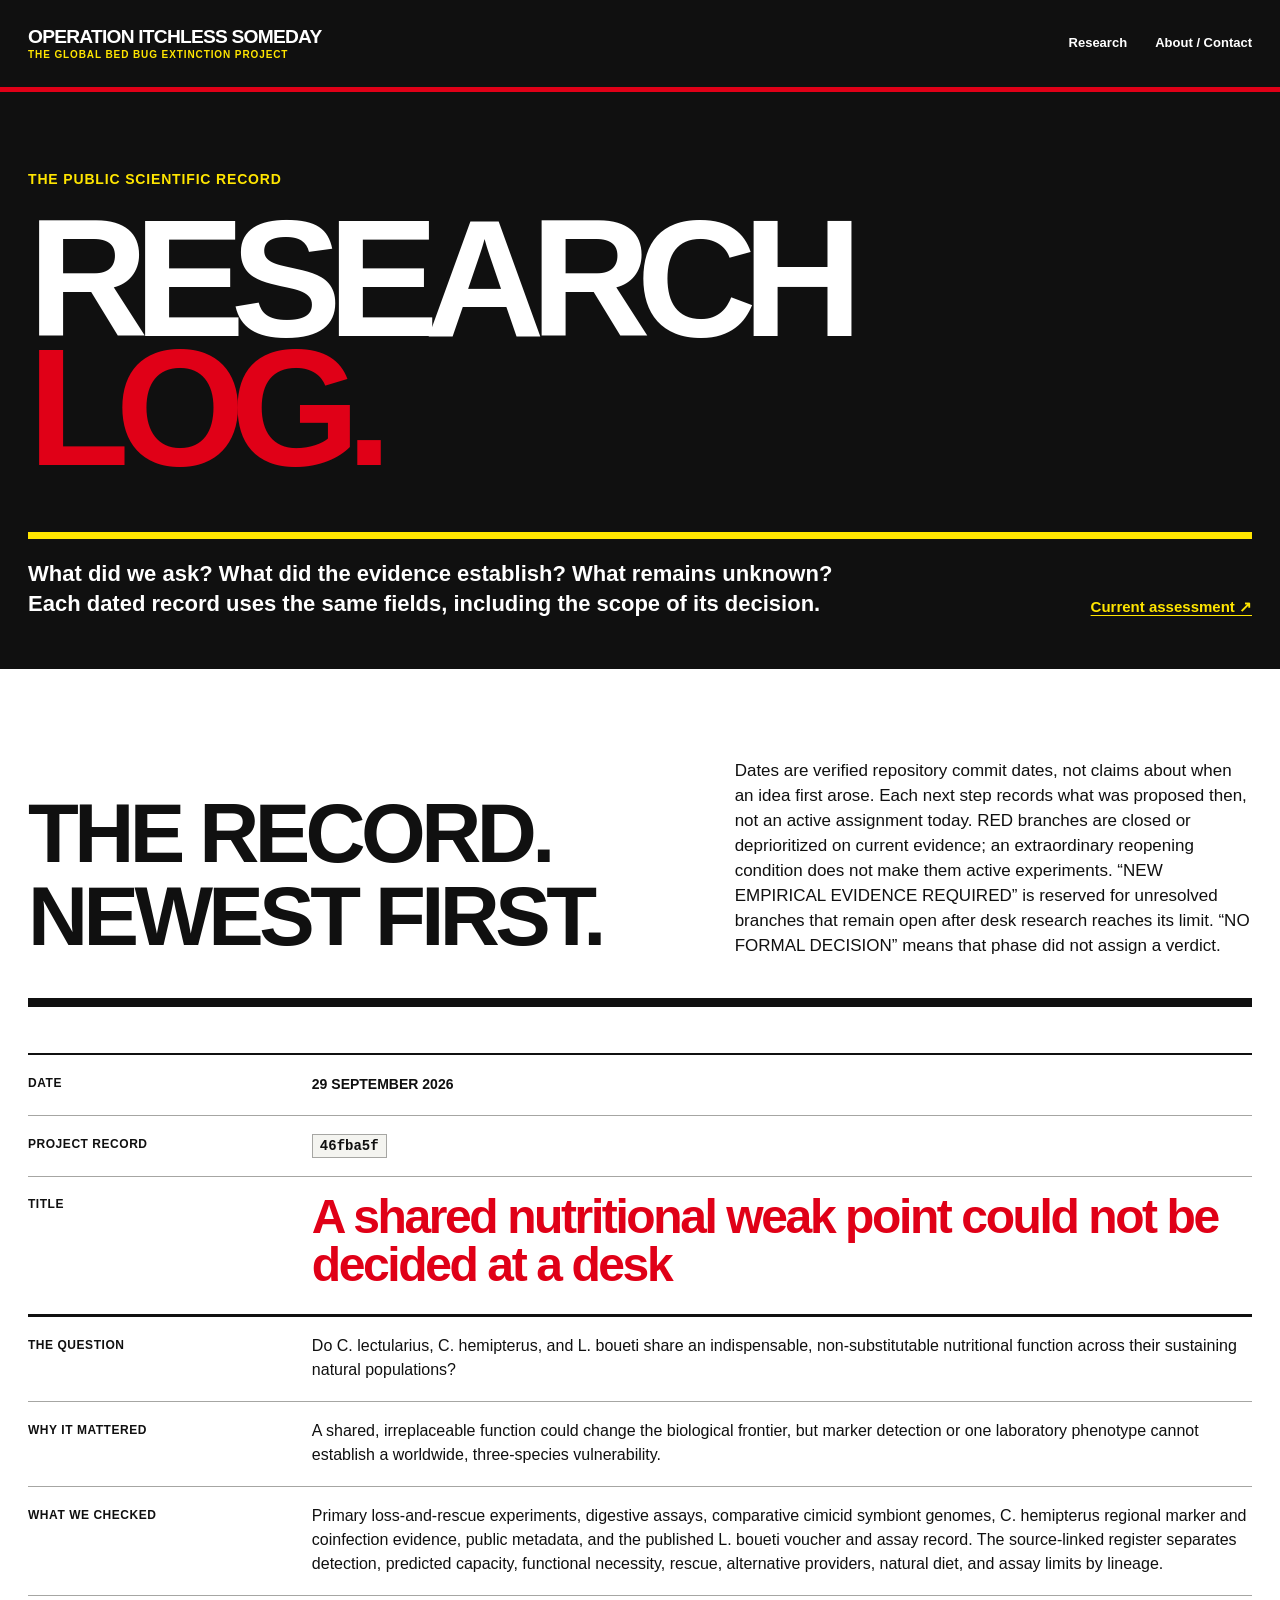
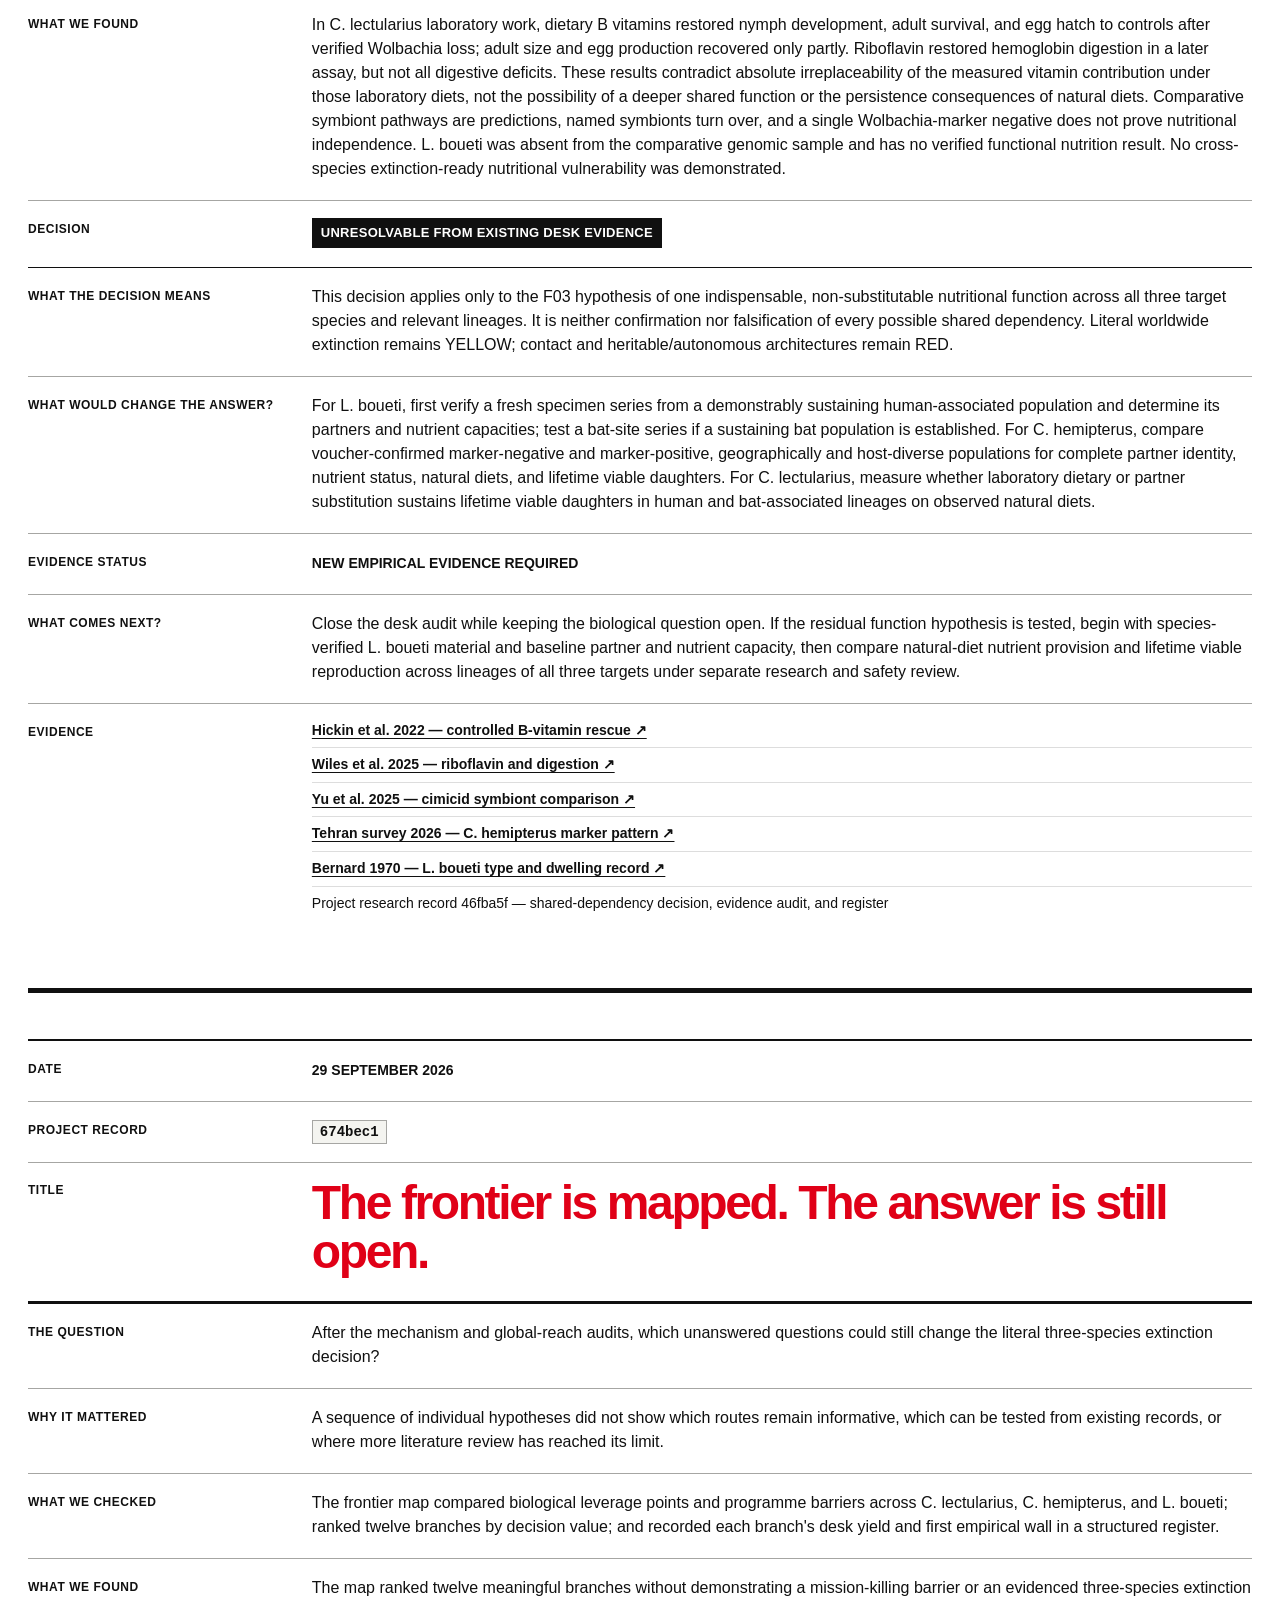
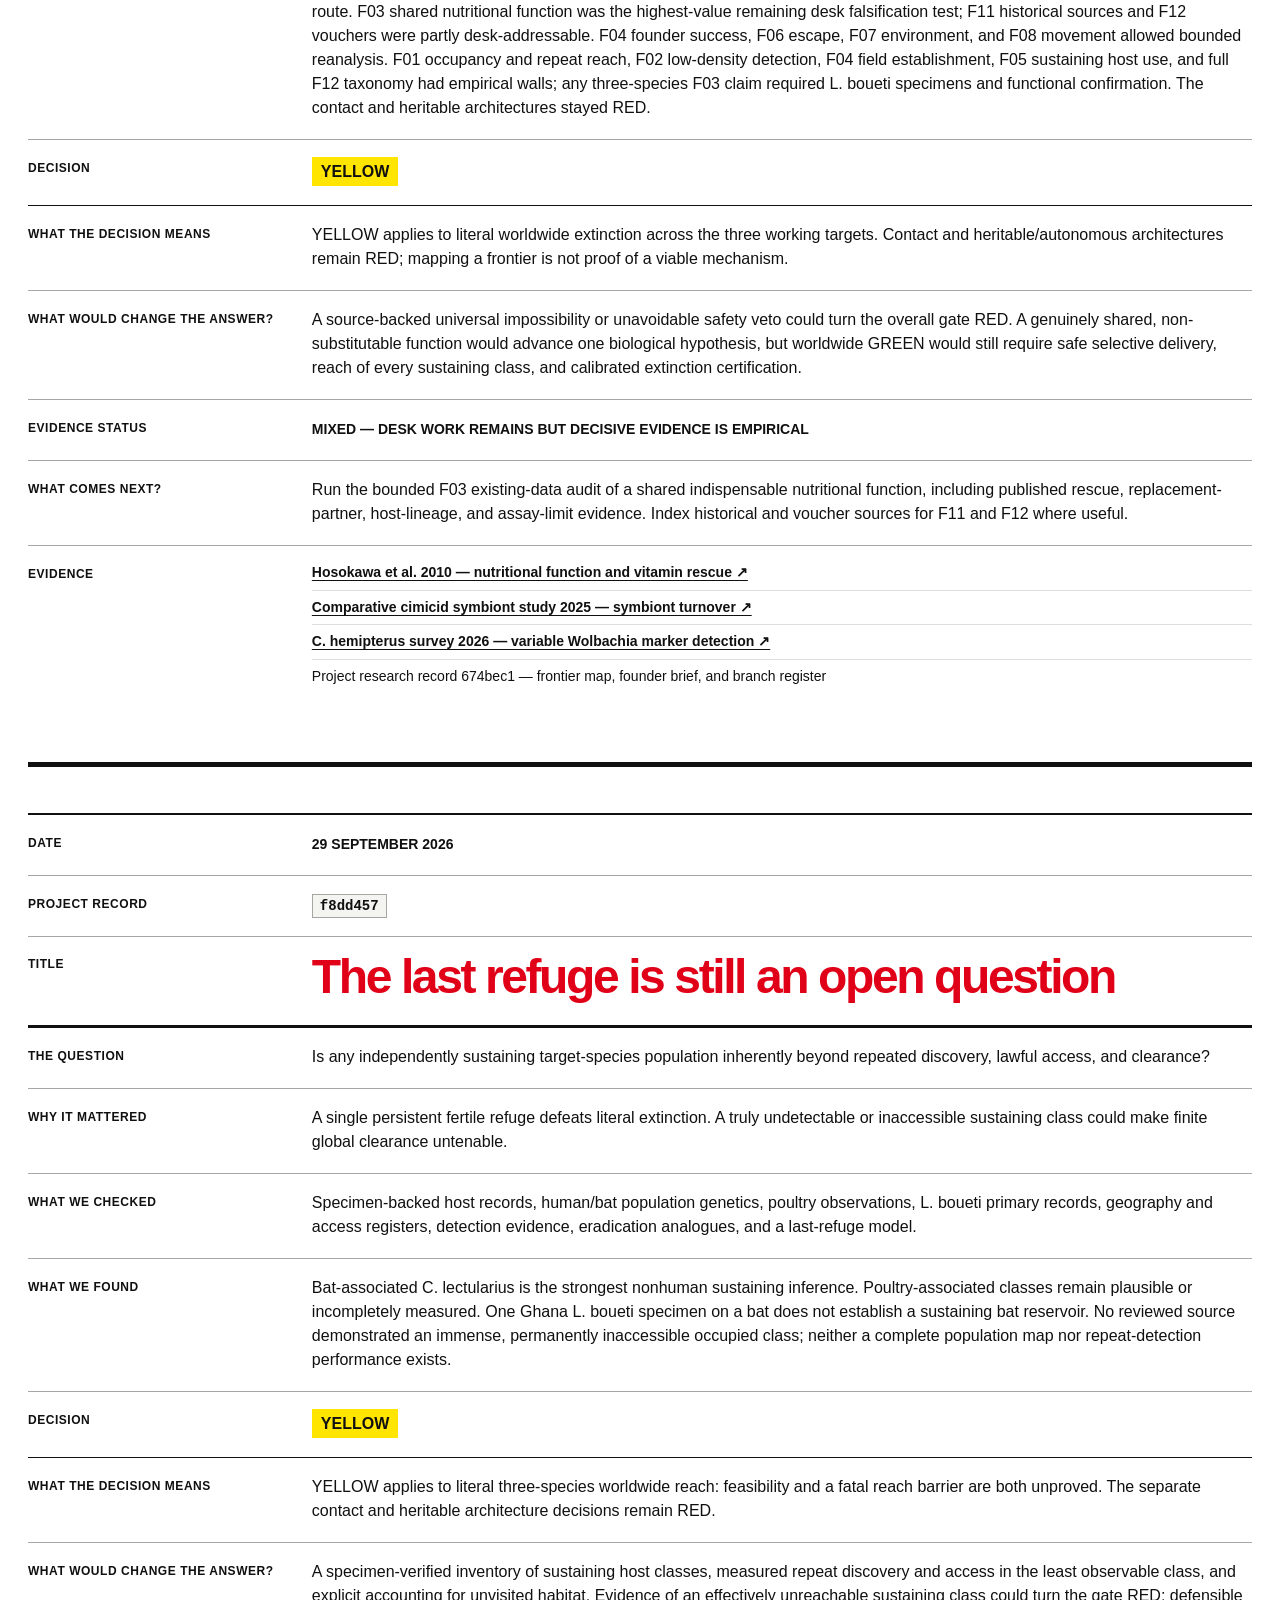
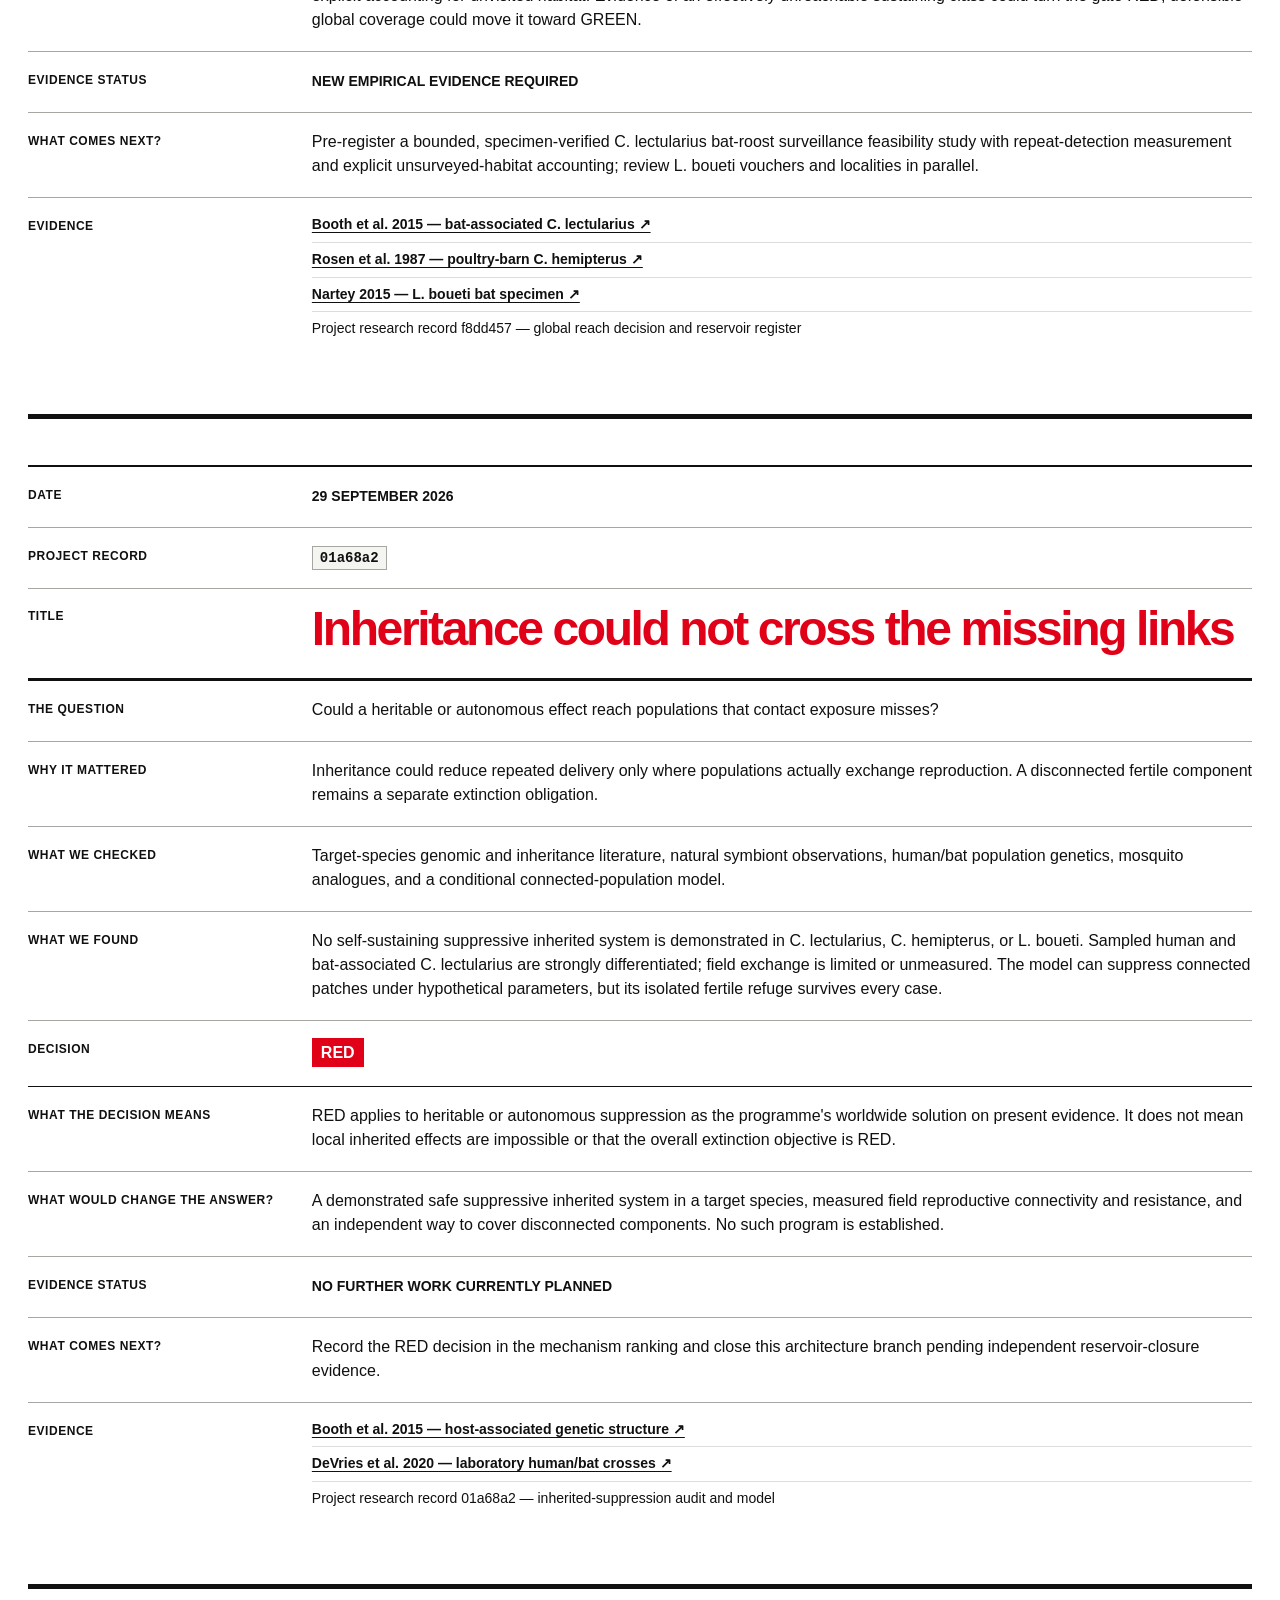
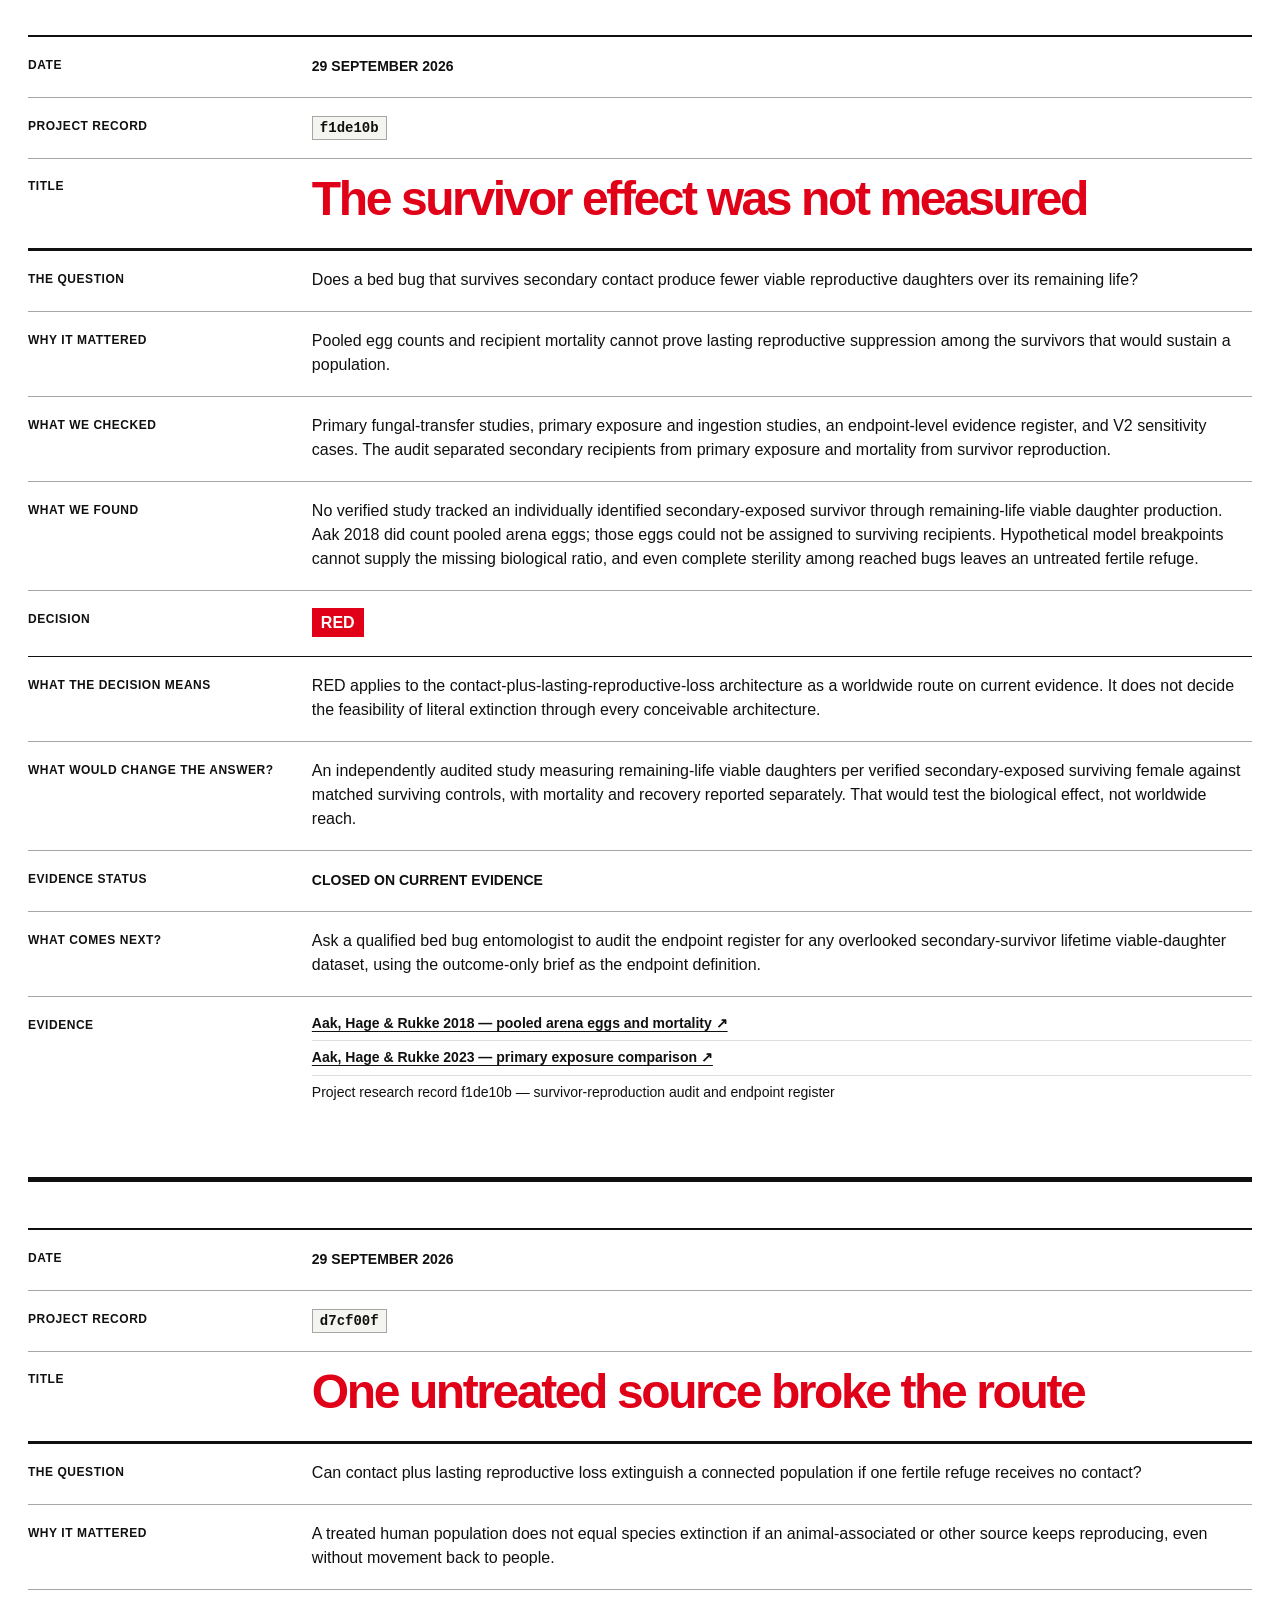
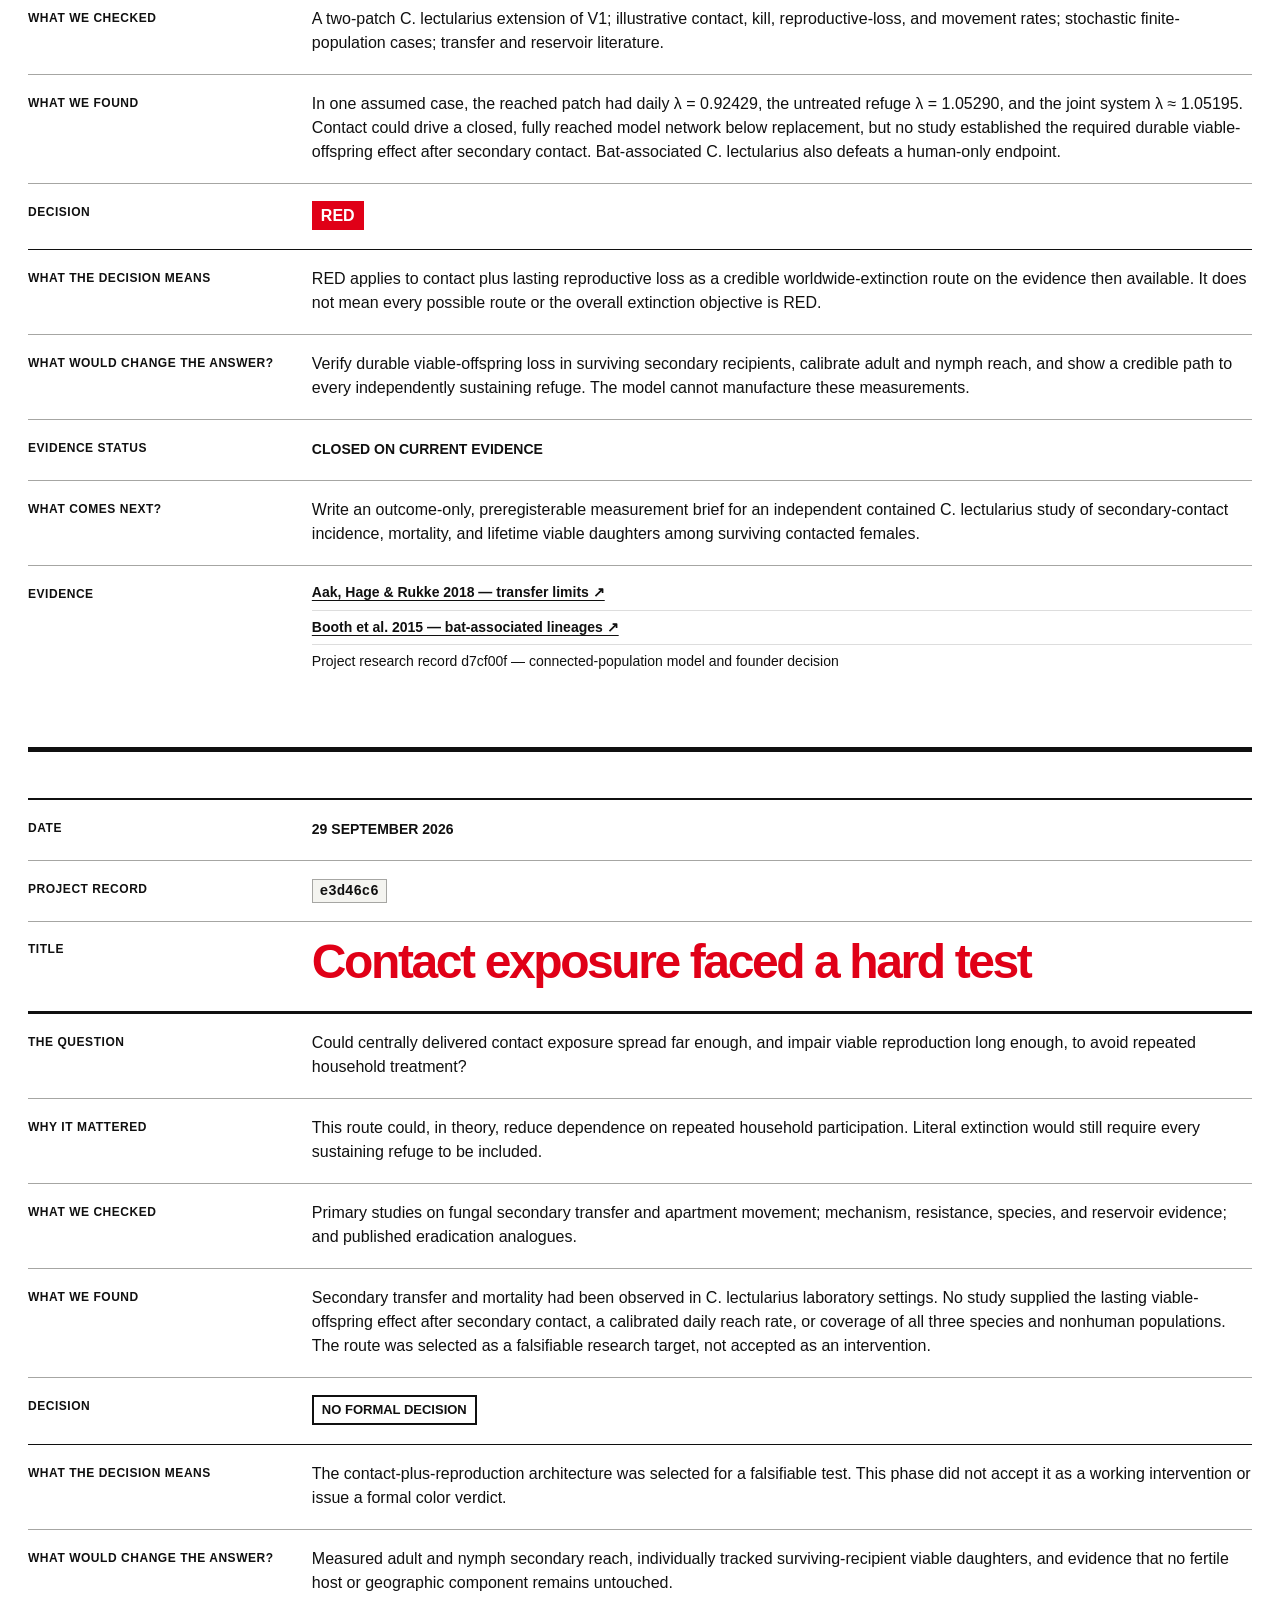
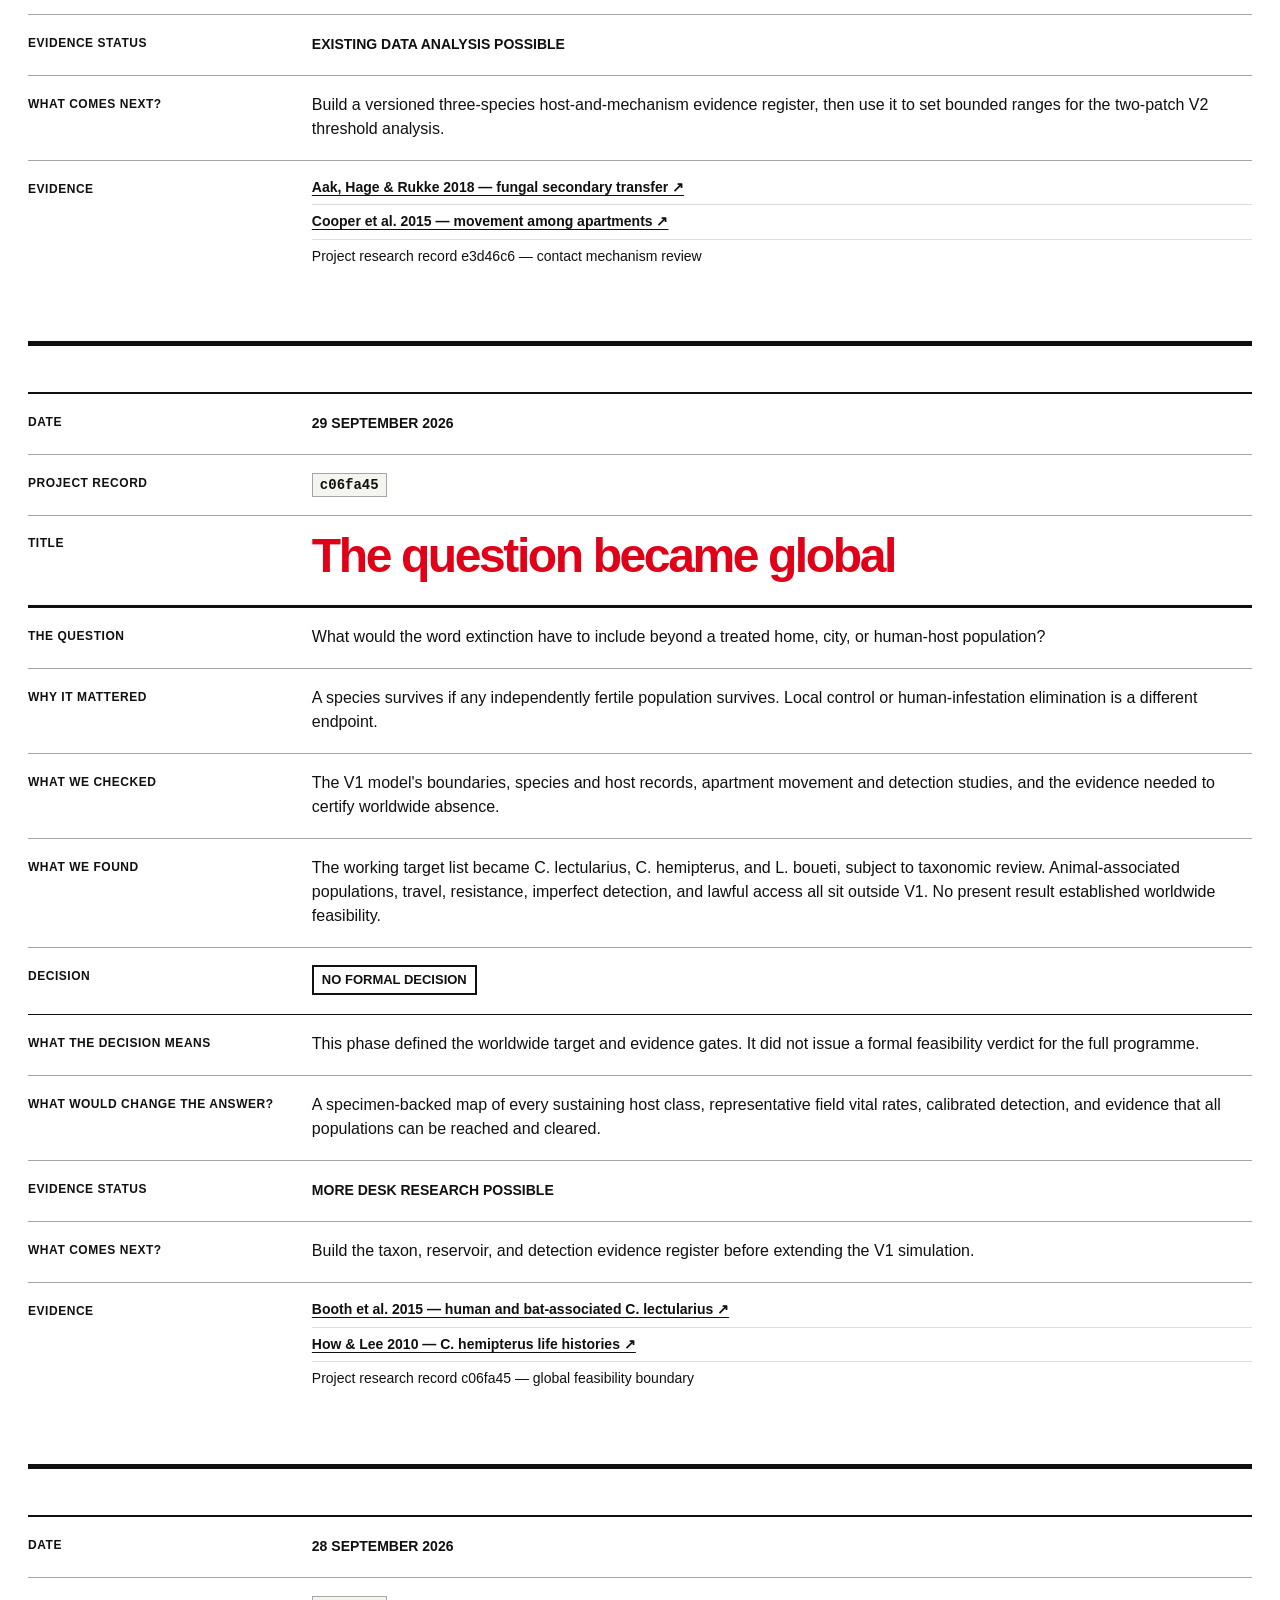
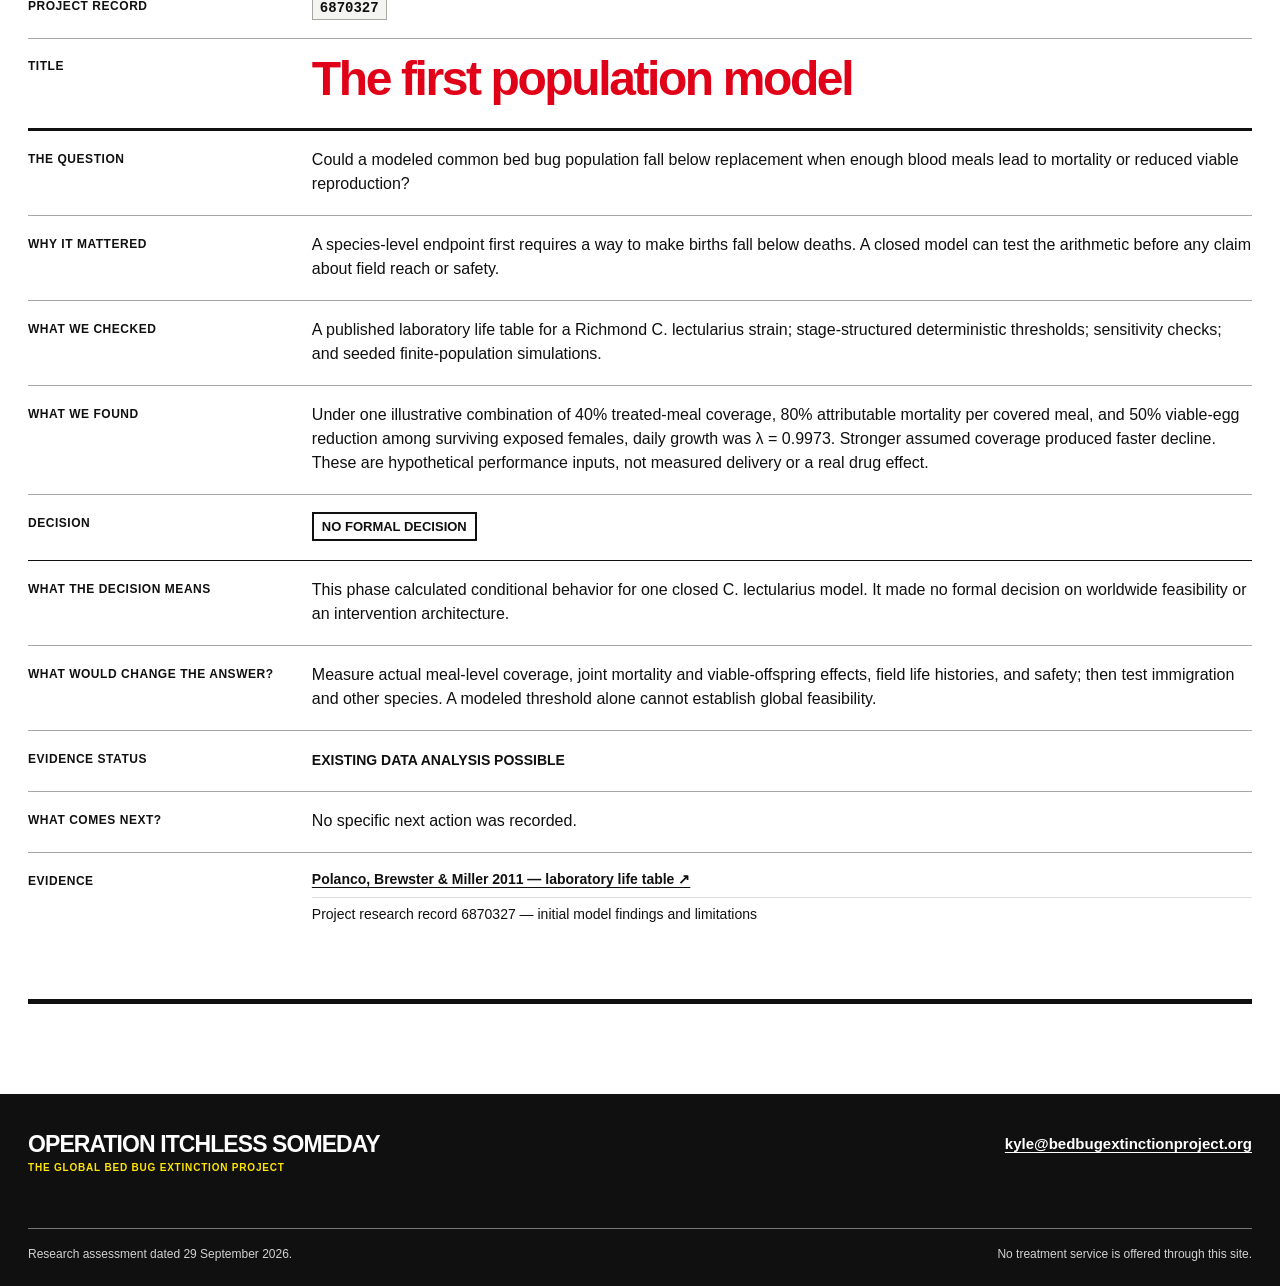
==== research-log.html @ 46989947 "Launch public Operation Itchless Someday site" ====
<!doctype html>
<html lang="en">
<head>
  <meta charset="utf-8">
  <meta name="viewport" content="width=device-width, initial-scale=1">
  <meta name="theme-color" content="#101010">
  <meta name="description" content="A dated, source-linked scientific record of the Operation Itchless Someday investigation and its unresolved worldwide bed bug extinction question.">
  <meta property="og:type" content="website">
  <meta property="og:title" content="Research Log | Operation Itchless Someday">
  <meta property="og:description" content="Nine dated research records: question, evidence, finding, decision, scope, remaining evidence, and next action.">
  <title>Research Log | Operation Itchless Someday</title>
  <link rel="canonical" href="https://bedbugextinctionproject.org/research-log.html">
  <link rel="icon" href="favicon.svg" type="image/svg+xml">
  <link rel="stylesheet" href="styles.css">
</head>
<body>
  <a class="skip-link" href="#main">Skip to content</a>
  <header class="site-header"><div class="shell header-layout"><a class="wordmark" href="index.html" aria-label="Operation Itchless Someday, home"><strong>OPERATION ITCHLESS SOMEDAY</strong><span>THE GLOBAL BED BUG EXTINCTION PROJECT</span></a><nav aria-label="Main navigation"><a href="research.html">Research</a><a href="index.html#about-contact">About / Contact</a></nav></div></header>

  <main id="main">
    <section class="log-hero" aria-labelledby="log-title"><div class="shell"><p class="log-kicker">THE PUBLIC SCIENTIFIC RECORD</p><h1 id="log-title">RESEARCH<br><span>LOG.</span></h1><div class="log-hero-bottom"><p>What did we ask? What did the evidence establish? What remains unknown? Each dated record uses the same fields, including the scope of its decision.</p><a href="research.html">Current assessment ↗</a></div></div></section>

    <section class="log-record" aria-labelledby="record-title"><div class="shell"><div class="log-record-head"><h2 id="record-title">THE RECORD.<br>NEWEST FIRST.</h2><p>Dates are verified repository commit dates, not claims about when an idea first arose. Each next step records what was proposed then, not an active assignment today. RED branches are closed or deprioritized on current evidence; an extraordinary reopening condition does not make them active experiments. “NEW EMPIRICAL EVIDENCE REQUIRED” is reserved for unresolved branches that remain open after desk research reaches its limit. “NO FORMAL DECISION” means that phase did not assign a verdict.</p></div>
<!-- log-entries:start -->
      <article class="log-entry" id="shared-nutritional-function-audit" aria-labelledby="shared-nutritional-function-audit-title">
        <dl class="log-detail"><div class="record-date"><dt>DATE</dt><dd><time datetime="2026-09-29">29 SEPTEMBER 2026</time></dd></div><div class="record-commit"><dt>PROJECT RECORD</dt><dd><code>46fba5f</code></dd></div><div class="record-title"><dt>TITLE</dt><dd><h3 id="shared-nutritional-function-audit-title">A shared nutritional weak point could not be decided at a desk</h3></dd></div><div><dt>THE QUESTION</dt><dd><p>Do C. lectularius, C. hemipterus, and L. boueti share an indispensable, non-substitutable nutritional function across their sustaining natural populations?</p></dd></div><div><dt>WHY IT MATTERED</dt><dd><p>A shared, irreplaceable function could change the biological frontier, but marker detection or one laboratory phenotype cannot establish a worldwide, three-species vulnerability.</p></dd></div><div><dt>WHAT WE CHECKED</dt><dd><p>Primary loss-and-rescue experiments, digestive assays, comparative cimicid symbiont genomes, C. hemipterus regional marker and coinfection evidence, public metadata, and the published L. boueti voucher and assay record. The source-linked register separates detection, predicted capacity, functional necessity, rescue, alternative providers, natural diet, and assay limits by lineage.</p></dd></div><div><dt>WHAT WE FOUND</dt><dd><p>In C. lectularius laboratory work, dietary B vitamins restored nymph development, adult survival, and egg hatch to controls after verified Wolbachia loss; adult size and egg production recovered only partly. Riboflavin restored hemoglobin digestion in a later assay, but not all digestive deficits. These results contradict absolute irreplaceability of the measured vitamin contribution under those laboratory diets, not the possibility of a deeper shared function or the persistence consequences of natural diets. Comparative symbiont pathways are predictions, named symbionts turn over, and a single Wolbachia-marker negative does not prove nutritional independence. L. boueti was absent from the comparative genomic sample and has no verified functional nutrition result. No cross-species extinction-ready nutritional vulnerability was demonstrated.</p></dd></div><div class="record-decision"><dt>DECISION</dt><dd><strong class="log-decision log-decision-unresolved">UNRESOLVABLE FROM EXISTING DESK EVIDENCE</strong></dd></div><div><dt>WHAT THE DECISION MEANS</dt><dd><p>This decision applies only to the F03 hypothesis of one indispensable, non-substitutable nutritional function across all three target species and relevant lineages. It is neither confirmation nor falsification of every possible shared dependency. Literal worldwide extinction remains YELLOW; contact and heritable/autonomous architectures remain RED.</p></dd></div><div><dt>WHAT WOULD CHANGE THE ANSWER?</dt><dd><p>For L. boueti, first verify a fresh specimen series from a demonstrably sustaining human-associated population and determine its partners and nutrient capacities; test a bat-site series if a sustaining bat population is established. For C. hemipterus, compare voucher-confirmed marker-negative and marker-positive, geographically and host-diverse populations for complete partner identity, nutrient status, natural diets, and lifetime viable daughters. For C. lectularius, measure whether laboratory dietary or partner substitution sustains lifetime viable daughters in human and bat-associated lineages on observed natural diets.</p></dd></div><div class="record-evidence-status"><dt>EVIDENCE STATUS</dt><dd><strong class="evidence-status">NEW EMPIRICAL EVIDENCE REQUIRED</strong></dd></div><div><dt>WHAT COMES NEXT?</dt><dd><p>Close the desk audit while keeping the biological question open. If the residual function hypothesis is tested, begin with species-verified L. boueti material and baseline partner and nutrient capacity, then compare natural-diet nutrient provision and lifetime viable reproduction across lineages of all three targets under separate research and safety review.</p></dd></div><div><dt>EVIDENCE</dt><dd><ul class="record-evidence"><li><a href="https://www.nature.com/articles/s41598-022-14505-2">Hickin et al. 2022 — controlled B-vitamin rescue ↗</a></li><li><a href="https://www.nature.com/articles/s41598-025-24795-x">Wiles et al. 2025 — riboflavin and digestion ↗</a></li><li><a href="https://doi.org/10.1128/msystems.01247-25">Yu et al. 2025 — cimicid symbiont comparison ↗</a></li><li><a href="https://www.nature.com/articles/s41598-026-55649-9">Tehran survey 2026 — C. hemipterus marker pattern ↗</a></li><li><a href="https://horizon.documentation.ird.fr/exl-doc/pleins_textes/cahiers/entomo/18902.pdf">Bernard 1970 — L. boueti type and dwelling record ↗</a></li><li>Project research record 46fba5f — shared-dependency decision, evidence audit, and register</li></ul></dd></div></dl>
      </article>
      <article class="log-entry" id="research-frontier-map" aria-labelledby="research-frontier-map-title">
        <dl class="log-detail"><div class="record-date"><dt>DATE</dt><dd><time datetime="2026-09-29">29 SEPTEMBER 2026</time></dd></div><div class="record-commit"><dt>PROJECT RECORD</dt><dd><code>674bec1</code></dd></div><div class="record-title"><dt>TITLE</dt><dd><h3 id="research-frontier-map-title">The frontier is mapped. The answer is still open.</h3></dd></div><div><dt>THE QUESTION</dt><dd><p>After the mechanism and global-reach audits, which unanswered questions could still change the literal three-species extinction decision?</p></dd></div><div><dt>WHY IT MATTERED</dt><dd><p>A sequence of individual hypotheses did not show which routes remain informative, which can be tested from existing records, or where more literature review has reached its limit.</p></dd></div><div><dt>WHAT WE CHECKED</dt><dd><p>The frontier map compared biological leverage points and programme barriers across C. lectularius, C. hemipterus, and L. boueti; ranked twelve branches by decision value; and recorded each branch&#x27;s desk yield and first empirical wall in a structured register.</p></dd></div><div><dt>WHAT WE FOUND</dt><dd><p>The map ranked twelve meaningful branches without demonstrating a mission-killing barrier or an evidenced three-species extinction route. F03 shared nutritional function was the highest-value remaining desk falsification test; F11 historical sources and F12 vouchers were partly desk-addressable. F04 founder success, F06 escape, F07 environment, and F08 movement allowed bounded reanalysis. F01 occupancy and repeat reach, F02 low-density detection, F04 field establishment, F05 sustaining host use, and full F12 taxonomy had empirical walls; any three-species F03 claim required L. boueti specimens and functional confirmation. The contact and heritable architectures stayed RED.</p></dd></div><div class="record-decision"><dt>DECISION</dt><dd><strong class="log-decision log-decision-yellow">YELLOW</strong></dd></div><div><dt>WHAT THE DECISION MEANS</dt><dd><p>YELLOW applies to literal worldwide extinction across the three working targets. Contact and heritable/autonomous architectures remain RED; mapping a frontier is not proof of a viable mechanism.</p></dd></div><div><dt>WHAT WOULD CHANGE THE ANSWER?</dt><dd><p>A source-backed universal impossibility or unavoidable safety veto could turn the overall gate RED. A genuinely shared, non-substitutable function would advance one biological hypothesis, but worldwide GREEN would still require safe selective delivery, reach of every sustaining class, and calibrated extinction certification.</p></dd></div><div class="record-evidence-status"><dt>EVIDENCE STATUS</dt><dd><strong class="evidence-status">MIXED — DESK WORK REMAINS BUT DECISIVE EVIDENCE IS EMPIRICAL</strong></dd></div><div><dt>WHAT COMES NEXT?</dt><dd><p>Run the bounded F03 existing-data audit of a shared indispensable nutritional function, including published rescue, replacement-partner, host-lineage, and assay-limit evidence. Index historical and voucher sources for F11 and F12 where useful.</p></dd></div><div><dt>EVIDENCE</dt><dd><ul class="record-evidence"><li><a href="https://pmc.ncbi.nlm.nih.gov/articles/PMC2818902/">Hosokawa et al. 2010 — nutritional function and vitamin rescue ↗</a></li><li><a href="https://doi.org/10.1128/msystems.01247-25">Comparative cimicid symbiont study 2025 — symbiont turnover ↗</a></li><li><a href="https://www.nature.com/articles/s41598-026-55649-9">C. hemipterus survey 2026 — variable Wolbachia marker detection ↗</a></li><li>Project research record 674bec1 — frontier map, founder brief, and branch register</li></ul></dd></div></dl>
      </article>
      <article class="log-entry" id="global-reservoir-reach-audit" aria-labelledby="global-reservoir-reach-audit-title">
        <dl class="log-detail"><div class="record-date"><dt>DATE</dt><dd><time datetime="2026-09-29">29 SEPTEMBER 2026</time></dd></div><div class="record-commit"><dt>PROJECT RECORD</dt><dd><code>f8dd457</code></dd></div><div class="record-title"><dt>TITLE</dt><dd><h3 id="global-reservoir-reach-audit-title">The last refuge is still an open question</h3></dd></div><div><dt>THE QUESTION</dt><dd><p>Is any independently sustaining target-species population inherently beyond repeated discovery, lawful access, and clearance?</p></dd></div><div><dt>WHY IT MATTERED</dt><dd><p>A single persistent fertile refuge defeats literal extinction. A truly undetectable or inaccessible sustaining class could make finite global clearance untenable.</p></dd></div><div><dt>WHAT WE CHECKED</dt><dd><p>Specimen-backed host records, human/bat population genetics, poultry observations, L. boueti primary records, geography and access registers, detection evidence, eradication analogues, and a last-refuge model.</p></dd></div><div><dt>WHAT WE FOUND</dt><dd><p>Bat-associated C. lectularius is the strongest nonhuman sustaining inference. Poultry-associated classes remain plausible or incompletely measured. One Ghana L. boueti specimen on a bat does not establish a sustaining bat reservoir. No reviewed source demonstrated an immense, permanently inaccessible occupied class; neither a complete population map nor repeat-detection performance exists.</p></dd></div><div class="record-decision"><dt>DECISION</dt><dd><strong class="log-decision log-decision-yellow">YELLOW</strong></dd></div><div><dt>WHAT THE DECISION MEANS</dt><dd><p>YELLOW applies to literal three-species worldwide reach: feasibility and a fatal reach barrier are both unproved. The separate contact and heritable architecture decisions remain RED.</p></dd></div><div><dt>WHAT WOULD CHANGE THE ANSWER?</dt><dd><p>A specimen-verified inventory of sustaining host classes, measured repeat discovery and access in the least observable class, and explicit accounting for unvisited habitat. Evidence of an effectively unreachable sustaining class could turn the gate RED; defensible global coverage could move it toward GREEN.</p></dd></div><div class="record-evidence-status"><dt>EVIDENCE STATUS</dt><dd><strong class="evidence-status">NEW EMPIRICAL EVIDENCE REQUIRED</strong></dd></div><div><dt>WHAT COMES NEXT?</dt><dd><p>Pre-register a bounded, specimen-verified C. lectularius bat-roost surveillance feasibility study with repeat-detection measurement and explicit unsurveyed-habitat accounting; review L. boueti vouchers and localities in parallel.</p></dd></div><div><dt>EVIDENCE</dt><dd><ul class="record-evidence"><li><a href="https://doi.org/10.1111/mec.13086">Booth et al. 2015 — bat-associated C. lectularius ↗</a></li><li><a href="https://doi.org/10.1080/03079458708436381">Rosen et al. 1987 — poultry-barn C. hemipterus ↗</a></li><li><a href="https://ugspace.ug.edu.gh/bitstreams/d6217984-886b-439c-9c4e-95cee257684b/download">Nartey 2015 — L. boueti bat specimen ↗</a></li><li>Project research record f8dd457 — global reach decision and reservoir register</li></ul></dd></div></dl>
      </article>
      <article class="log-entry" id="inherited-suppression-audit" aria-labelledby="inherited-suppression-audit-title">
        <dl class="log-detail"><div class="record-date"><dt>DATE</dt><dd><time datetime="2026-09-29">29 SEPTEMBER 2026</time></dd></div><div class="record-commit"><dt>PROJECT RECORD</dt><dd><code>01a68a2</code></dd></div><div class="record-title"><dt>TITLE</dt><dd><h3 id="inherited-suppression-audit-title">Inheritance could not cross the missing links</h3></dd></div><div><dt>THE QUESTION</dt><dd><p>Could a heritable or autonomous effect reach populations that contact exposure misses?</p></dd></div><div><dt>WHY IT MATTERED</dt><dd><p>Inheritance could reduce repeated delivery only where populations actually exchange reproduction. A disconnected fertile component remains a separate extinction obligation.</p></dd></div><div><dt>WHAT WE CHECKED</dt><dd><p>Target-species genomic and inheritance literature, natural symbiont observations, human/bat population genetics, mosquito analogues, and a conditional connected-population model.</p></dd></div><div><dt>WHAT WE FOUND</dt><dd><p>No self-sustaining suppressive inherited system is demonstrated in C. lectularius, C. hemipterus, or L. boueti. Sampled human and bat-associated C. lectularius are strongly differentiated; field exchange is limited or unmeasured. The model can suppress connected patches under hypothetical parameters, but its isolated fertile refuge survives every case.</p></dd></div><div class="record-decision"><dt>DECISION</dt><dd><strong class="log-decision log-decision-red">RED</strong></dd></div><div><dt>WHAT THE DECISION MEANS</dt><dd><p>RED applies to heritable or autonomous suppression as the programme&#x27;s worldwide solution on present evidence. It does not mean local inherited effects are impossible or that the overall extinction objective is RED.</p></dd></div><div><dt>WHAT WOULD CHANGE THE ANSWER?</dt><dd><p>A demonstrated safe suppressive inherited system in a target species, measured field reproductive connectivity and resistance, and an independent way to cover disconnected components. No such program is established.</p></dd></div><div class="record-evidence-status"><dt>EVIDENCE STATUS</dt><dd><strong class="evidence-status">NO FURTHER WORK CURRENTLY PLANNED</strong></dd></div><div><dt>WHAT COMES NEXT?</dt><dd><p>Record the RED decision in the mechanism ranking and close this architecture branch pending independent reservoir-closure evidence.</p></dd></div><div><dt>EVIDENCE</dt><dd><ul class="record-evidence"><li><a href="https://doi.org/10.1111/mec.13086">Booth et al. 2015 — host-associated genetic structure ↗</a></li><li><a href="https://pmc.ncbi.nlm.nih.gov/articles/PMC7593134/">DeVries et al. 2020 — laboratory human/bat crosses ↗</a></li><li>Project research record 01a68a2 — inherited-suppression audit and model</li></ul></dd></div></dl>
      </article>
      <article class="log-entry" id="survivor-reproduction-audit" aria-labelledby="survivor-reproduction-audit-title">
        <dl class="log-detail"><div class="record-date"><dt>DATE</dt><dd><time datetime="2026-09-29">29 SEPTEMBER 2026</time></dd></div><div class="record-commit"><dt>PROJECT RECORD</dt><dd><code>f1de10b</code></dd></div><div class="record-title"><dt>TITLE</dt><dd><h3 id="survivor-reproduction-audit-title">The survivor effect was not measured</h3></dd></div><div><dt>THE QUESTION</dt><dd><p>Does a bed bug that survives secondary contact produce fewer viable reproductive daughters over its remaining life?</p></dd></div><div><dt>WHY IT MATTERED</dt><dd><p>Pooled egg counts and recipient mortality cannot prove lasting reproductive suppression among the survivors that would sustain a population.</p></dd></div><div><dt>WHAT WE CHECKED</dt><dd><p>Primary fungal-transfer studies, primary exposure and ingestion studies, an endpoint-level evidence register, and V2 sensitivity cases. The audit separated secondary recipients from primary exposure and mortality from survivor reproduction.</p></dd></div><div><dt>WHAT WE FOUND</dt><dd><p>No verified study tracked an individually identified secondary-exposed survivor through remaining-life viable daughter production. Aak 2018 did count pooled arena eggs; those eggs could not be assigned to surviving recipients. Hypothetical model breakpoints cannot supply the missing biological ratio, and even complete sterility among reached bugs leaves an untreated fertile refuge.</p></dd></div><div class="record-decision"><dt>DECISION</dt><dd><strong class="log-decision log-decision-red">RED</strong></dd></div><div><dt>WHAT THE DECISION MEANS</dt><dd><p>RED applies to the contact-plus-lasting-reproductive-loss architecture as a worldwide route on current evidence. It does not decide the feasibility of literal extinction through every conceivable architecture.</p></dd></div><div><dt>WHAT WOULD CHANGE THE ANSWER?</dt><dd><p>An independently audited study measuring remaining-life viable daughters per verified secondary-exposed surviving female against matched surviving controls, with mortality and recovery reported separately. That would test the biological effect, not worldwide reach.</p></dd></div><div class="record-evidence-status"><dt>EVIDENCE STATUS</dt><dd><strong class="evidence-status">CLOSED ON CURRENT EVIDENCE</strong></dd></div><div><dt>WHAT COMES NEXT?</dt><dd><p>Ask a qualified bed bug entomologist to audit the endpoint register for any overlooked secondary-survivor lifetime viable-daughter dataset, using the outcome-only brief as the endpoint definition.</p></dd></div><div><dt>EVIDENCE</dt><dd><ul class="record-evidence"><li><a href="https://doi.org/10.1007/s10340-017-0943-z">Aak, Hage &amp; Rukke 2018 — pooled arena eggs and mortality ↗</a></li><li><a href="https://doi.org/10.1002/ps.7659">Aak, Hage &amp; Rukke 2023 — primary exposure comparison ↗</a></li><li>Project research record f1de10b — survivor-reproduction audit and endpoint register</li></ul></dd></div></dl>
      </article>
      <article class="log-entry" id="connected-population-test" aria-labelledby="connected-population-test-title">
        <dl class="log-detail"><div class="record-date"><dt>DATE</dt><dd><time datetime="2026-09-29">29 SEPTEMBER 2026</time></dd></div><div class="record-commit"><dt>PROJECT RECORD</dt><dd><code>d7cf00f</code></dd></div><div class="record-title"><dt>TITLE</dt><dd><h3 id="connected-population-test-title">One untreated source broke the route</h3></dd></div><div><dt>THE QUESTION</dt><dd><p>Can contact plus lasting reproductive loss extinguish a connected population if one fertile refuge receives no contact?</p></dd></div><div><dt>WHY IT MATTERED</dt><dd><p>A treated human population does not equal species extinction if an animal-associated or other source keeps reproducing, even without movement back to people.</p></dd></div><div><dt>WHAT WE CHECKED</dt><dd><p>A two-patch C. lectularius extension of V1; illustrative contact, kill, reproductive-loss, and movement rates; stochastic finite-population cases; transfer and reservoir literature.</p></dd></div><div><dt>WHAT WE FOUND</dt><dd><p>In one assumed case, the reached patch had daily λ = 0.92429, the untreated refuge λ = 1.05290, and the joint system λ ≈ 1.05195. Contact could drive a closed, fully reached model network below replacement, but no study established the required durable viable-offspring effect after secondary contact. Bat-associated C. lectularius also defeats a human-only endpoint.</p></dd></div><div class="record-decision"><dt>DECISION</dt><dd><strong class="log-decision log-decision-red">RED</strong></dd></div><div><dt>WHAT THE DECISION MEANS</dt><dd><p>RED applies to contact plus lasting reproductive loss as a credible worldwide-extinction route on the evidence then available. It does not mean every possible route or the overall extinction objective is RED.</p></dd></div><div><dt>WHAT WOULD CHANGE THE ANSWER?</dt><dd><p>Verify durable viable-offspring loss in surviving secondary recipients, calibrate adult and nymph reach, and show a credible path to every independently sustaining refuge. The model cannot manufacture these measurements.</p></dd></div><div class="record-evidence-status"><dt>EVIDENCE STATUS</dt><dd><strong class="evidence-status">CLOSED ON CURRENT EVIDENCE</strong></dd></div><div><dt>WHAT COMES NEXT?</dt><dd><p>Write an outcome-only, preregisterable measurement brief for an independent contained C. lectularius study of secondary-contact incidence, mortality, and lifetime viable daughters among surviving contacted females.</p></dd></div><div><dt>EVIDENCE</dt><dd><ul class="record-evidence"><li><a href="https://doi.org/10.1007/s10340-017-0943-z">Aak, Hage &amp; Rukke 2018 — transfer limits ↗</a></li><li><a href="https://doi.org/10.1111/mec.13086">Booth et al. 2015 — bat-associated lineages ↗</a></li><li>Project research record d7cf00f — connected-population model and founder decision</li></ul></dd></div></dl>
      </article>
      <article class="log-entry" id="contact-architecture-question" aria-labelledby="contact-architecture-question-title">
        <dl class="log-detail"><div class="record-date"><dt>DATE</dt><dd><time datetime="2026-09-29">29 SEPTEMBER 2026</time></dd></div><div class="record-commit"><dt>PROJECT RECORD</dt><dd><code>e3d46c6</code></dd></div><div class="record-title"><dt>TITLE</dt><dd><h3 id="contact-architecture-question-title">Contact exposure faced a hard test</h3></dd></div><div><dt>THE QUESTION</dt><dd><p>Could centrally delivered contact exposure spread far enough, and impair viable reproduction long enough, to avoid repeated household treatment?</p></dd></div><div><dt>WHY IT MATTERED</dt><dd><p>This route could, in theory, reduce dependence on repeated household participation. Literal extinction would still require every sustaining refuge to be included.</p></dd></div><div><dt>WHAT WE CHECKED</dt><dd><p>Primary studies on fungal secondary transfer and apartment movement; mechanism, resistance, species, and reservoir evidence; and published eradication analogues.</p></dd></div><div><dt>WHAT WE FOUND</dt><dd><p>Secondary transfer and mortality had been observed in C. lectularius laboratory settings. No study supplied the lasting viable-offspring effect after secondary contact, a calibrated daily reach rate, or coverage of all three species and nonhuman populations. The route was selected as a falsifiable research target, not accepted as an intervention.</p></dd></div><div class="record-decision"><dt>DECISION</dt><dd><strong class="decision-plain">NO FORMAL DECISION</strong></dd></div><div><dt>WHAT THE DECISION MEANS</dt><dd><p>The contact-plus-reproduction architecture was selected for a falsifiable test. This phase did not accept it as a working intervention or issue a formal color verdict.</p></dd></div><div><dt>WHAT WOULD CHANGE THE ANSWER?</dt><dd><p>Measured adult and nymph secondary reach, individually tracked surviving-recipient viable daughters, and evidence that no fertile host or geographic component remains untouched.</p></dd></div><div class="record-evidence-status"><dt>EVIDENCE STATUS</dt><dd><strong class="evidence-status">EXISTING DATA ANALYSIS POSSIBLE</strong></dd></div><div><dt>WHAT COMES NEXT?</dt><dd><p>Build a versioned three-species host-and-mechanism evidence register, then use it to set bounded ranges for the two-patch V2 threshold analysis.</p></dd></div><div><dt>EVIDENCE</dt><dd><ul class="record-evidence"><li><a href="https://doi.org/10.1007/s10340-017-0943-z">Aak, Hage &amp; Rukke 2018 — fungal secondary transfer ↗</a></li><li><a href="https://pmc.ncbi.nlm.nih.gov/articles/PMC4564232/">Cooper et al. 2015 — movement among apartments ↗</a></li><li>Project research record e3d46c6 — contact mechanism review</li></ul></dd></div></dl>
      </article>
      <article class="log-entry" id="global-feasibility-boundary" aria-labelledby="global-feasibility-boundary-title">
        <dl class="log-detail"><div class="record-date"><dt>DATE</dt><dd><time datetime="2026-09-29">29 SEPTEMBER 2026</time></dd></div><div class="record-commit"><dt>PROJECT RECORD</dt><dd><code>c06fa45</code></dd></div><div class="record-title"><dt>TITLE</dt><dd><h3 id="global-feasibility-boundary-title">The question became global</h3></dd></div><div><dt>THE QUESTION</dt><dd><p>What would the word extinction have to include beyond a treated home, city, or human-host population?</p></dd></div><div><dt>WHY IT MATTERED</dt><dd><p>A species survives if any independently fertile population survives. Local control or human-infestation elimination is a different endpoint.</p></dd></div><div><dt>WHAT WE CHECKED</dt><dd><p>The V1 model&#x27;s boundaries, species and host records, apartment movement and detection studies, and the evidence needed to certify worldwide absence.</p></dd></div><div><dt>WHAT WE FOUND</dt><dd><p>The working target list became C. lectularius, C. hemipterus, and L. boueti, subject to taxonomic review. Animal-associated populations, travel, resistance, imperfect detection, and lawful access all sit outside V1. No present result established worldwide feasibility.</p></dd></div><div class="record-decision"><dt>DECISION</dt><dd><strong class="decision-plain">NO FORMAL DECISION</strong></dd></div><div><dt>WHAT THE DECISION MEANS</dt><dd><p>This phase defined the worldwide target and evidence gates. It did not issue a formal feasibility verdict for the full programme.</p></dd></div><div><dt>WHAT WOULD CHANGE THE ANSWER?</dt><dd><p>A specimen-backed map of every sustaining host class, representative field vital rates, calibrated detection, and evidence that all populations can be reached and cleared.</p></dd></div><div class="record-evidence-status"><dt>EVIDENCE STATUS</dt><dd><strong class="evidence-status">MORE DESK RESEARCH POSSIBLE</strong></dd></div><div><dt>WHAT COMES NEXT?</dt><dd><p>Build the taxon, reservoir, and detection evidence register before extending the V1 simulation.</p></dd></div><div><dt>EVIDENCE</dt><dd><ul class="record-evidence"><li><a href="https://doi.org/10.1111/mec.13086">Booth et al. 2015 — human and bat-associated C. lectularius ↗</a></li><li><a href="https://doi.org/10.1111/j.1365-2915.2010.00852.x">How &amp; Lee 2010 — C. hemipterus life histories ↗</a></li><li>Project research record c06fa45 — global feasibility boundary</li></ul></dd></div></dl>
      </article>
      <article class="log-entry" id="initial-population-model" aria-labelledby="initial-population-model-title">
        <dl class="log-detail"><div class="record-date"><dt>DATE</dt><dd><time datetime="2026-09-28">28 SEPTEMBER 2026</time></dd></div><div class="record-commit"><dt>PROJECT RECORD</dt><dd><code>6870327</code></dd></div><div class="record-title"><dt>TITLE</dt><dd><h3 id="initial-population-model-title">The first population model</h3></dd></div><div><dt>THE QUESTION</dt><dd><p>Could a modeled common bed bug population fall below replacement when enough blood meals lead to mortality or reduced viable reproduction?</p></dd></div><div><dt>WHY IT MATTERED</dt><dd><p>A species-level endpoint first requires a way to make births fall below deaths. A closed model can test the arithmetic before any claim about field reach or safety.</p></dd></div><div><dt>WHAT WE CHECKED</dt><dd><p>A published laboratory life table for a Richmond C. lectularius strain; stage-structured deterministic thresholds; sensitivity checks; and seeded finite-population simulations.</p></dd></div><div><dt>WHAT WE FOUND</dt><dd><p>Under one illustrative combination of 40% treated-meal coverage, 80% attributable mortality per covered meal, and 50% viable-egg reduction among surviving exposed females, daily growth was λ = 0.9973. Stronger assumed coverage produced faster decline. These are hypothetical performance inputs, not measured delivery or a real drug effect.</p></dd></div><div class="record-decision"><dt>DECISION</dt><dd><strong class="decision-plain">NO FORMAL DECISION</strong></dd></div><div><dt>WHAT THE DECISION MEANS</dt><dd><p>This phase calculated conditional behavior for one closed C. lectularius model. It made no formal decision on worldwide feasibility or an intervention architecture.</p></dd></div><div><dt>WHAT WOULD CHANGE THE ANSWER?</dt><dd><p>Measure actual meal-level coverage, joint mortality and viable-offspring effects, field life histories, and safety; then test immigration and other species. A modeled threshold alone cannot establish global feasibility.</p></dd></div><div class="record-evidence-status"><dt>EVIDENCE STATUS</dt><dd><strong class="evidence-status">EXISTING DATA ANALYSIS POSSIBLE</strong></dd></div><div><dt>WHAT COMES NEXT?</dt><dd><p>No specific next action was recorded.</p></dd></div><div><dt>EVIDENCE</dt><dd><ul class="record-evidence"><li><a href="https://doi.org/10.3390/insects2020173">Polanco, Brewster &amp; Miller 2011 — laboratory life table ↗</a></li><li>Project research record 6870327 — initial model findings and limitations</li></ul></dd></div></dl>
      </article>
<!-- log-entries:end -->
    </div></section>
  </main>

  <footer class="site-footer"><div class="shell footer-layout"><div><strong>OPERATION ITCHLESS SOMEDAY</strong><span>THE GLOBAL BED BUG EXTINCTION PROJECT</span></div><a class="footer-contact" href="mailto:kyle@bedbugextinctionproject.org">kyle@bedbugextinctionproject.org</a></div><div class="shell footer-base"><span>Research assessment dated 29 September 2026.</span><span>No treatment service is offered through this site.</span></div></footer>
</body>
</html>
---- styles.css ----
@charset "UTF-8";

:root {
  --black: #101010;
  --white: #ffffff;
  --paper: #f4f4f0;
  --red: #e00017;
  --yellow: #ffe500;
  --line: #a6a6a3;
  --display: "Arial Black", "Helvetica Neue", Arial, sans-serif;
  --body: Arial, "Helvetica Neue", sans-serif;
}

* { box-sizing: border-box; }
html { scroll-behavior: smooth; }
body { margin: 0; color: var(--black); background: var(--white); font-family: var(--body); line-height: 1.48; }
img { display: block; max-width: 100%; }
a { color: inherit; text-underline-offset: .18em; }
a:hover { text-decoration-thickness: 3px; }
:focus-visible { outline: 4px solid var(--yellow); outline-offset: 4px; }
::selection { background: var(--yellow); color: var(--black); }
.shell { width: min(calc(100% - 56px), 1320px); margin-inline: auto; }
.skip-link { position: fixed; top: -80px; left: 16px; z-index: 100; background: var(--yellow); padding: 12px 16px; font-weight: 800; }
.skip-link:focus { top: 16px; }
h1, h2, h3, p, figure, dl { margin: 0; }
h1, h2, h3 { line-height: 1; letter-spacing: -.055em; }
h1, h2 { font-family: var(--display); font-weight: 900; }
h3 { font-family: var(--display); font-weight: 900; }

.site-header { background: var(--black); color: var(--white); border-bottom: 5px solid var(--red); }
.header-layout { display: flex; align-items: center; justify-content: space-between; gap: 28px; min-height: 87px; padding-block: 12px; }
.wordmark { display: flex; flex-direction: column; flex: none; gap: 4px; text-decoration: none; line-height: 1; }
.wordmark strong { font: 900 clamp(17px, 1.5vw, 23px)/1 var(--display); letter-spacing: -.04em; }
.wordmark span { color: var(--yellow); font-size: 10px; font-weight: 800; letter-spacing: .09em; }
.site-header nav { display: flex; flex-wrap: wrap; justify-content: flex-end; gap: 8px clamp(14px, 2.2vw, 36px); }
.site-header nav a { color: var(--white); font-size: 13px; font-weight: 800; text-decoration: none; border-bottom: 2px solid transparent; padding-block: 7px; }
.site-header nav a:hover, .site-header nav a[aria-current="page"] { border-color: var(--yellow); }

.hero { overflow: hidden; background: var(--white); }
.hero-layout { display: grid; grid-template-columns: 61% 39%; min-height: 705px; align-items: stretch; }
.hero-copy { position: relative; z-index: 2; padding: clamp(45px, 6.5vw, 88px) 0 60px; }
.hero-question { max-width: 560px; font-size: clamp(21px, 2.2vw, 31px); font-weight: 800; line-height: 1.2; margin-bottom: 35px; }
.hero h1 { position: relative; width: max-content; max-width: none; font-size: clamp(76px, 8.5vw, 138px); line-height: .91; letter-spacing: -.085em; white-space: nowrap; margin-bottom: 35px; }
.hero h1 span { color: var(--red); }
.hero-deck { max-width: 660px; font-size: clamp(24px, 2.3vw, 33px); font-weight: 800; line-height: 1.15; letter-spacing: -.035em; margin-bottom: 22px; }
.hero-clarity { max-width: 615px; font-size: 17px; line-height: 1.46; margin-bottom: 29px; }
.hero-clarity strong { background: var(--yellow); padding: 1px 3px; box-decoration-break: clone; -webkit-box-decoration-break: clone; }
.inline-link { display: inline-flex; gap: 25px; align-items: center; color: var(--black); font-size: 15px; font-weight: 900; text-decoration-thickness: 2px; text-underline-offset: 5px; }
.inline-link:hover { color: var(--red); }
.specimen-photo { align-self: stretch; display: flex; flex-direction: column; justify-content: flex-end; min-width: 0; margin: 0 -6vw 0 -25px; padding-top: 55px; background: #fff; overflow: hidden; }
.specimen-photo img { display: block; width: 118%; max-width: none; height: min(520px, 42vw); object-fit: cover; object-position: 44% 50%; transform: translateX(-6%); filter: contrast(1.1); }
.specimen-photo figcaption { position: relative; background: var(--black); color: var(--white); font-size: 11px; line-height: 1.4; padding: 13px 20px 14px; max-width: 100%; }
.specimen-photo figcaption a { color: var(--white); }
.hero-bottom { background: var(--red); color: var(--white); }
.hero-bottom-inner { display: flex; align-items: center; gap: 20px; min-height: 74px; padding-block: 10px; }
.hero-bottom strong { font: 900 21px/1.05 var(--display); letter-spacing: -.045em; }
.hero-bottom span { font-size: 16px; font-weight: 700; }
.hero-bottom a { margin-left: auto; flex: none; font-size: 14px; font-weight: 900; }

.section-pad { padding-block: clamp(65px, 7vw, 105px); }
.idea { background: var(--paper); }
.idea-layout { display: grid; grid-template-columns: 1.25fr .75fr; gap: clamp(30px, 7vw, 110px); }
.idea h2 { font-size: clamp(72px, 8.5vw, 130px); line-height: .9; margin-bottom: 24px; }
.idea h2 span { color: var(--red); }
.idea-lead > p { max-width: 760px; font-size: clamp(23px, 2.2vw, 30px); font-weight: 800; line-height: 1.19; letter-spacing: -.035em; }
.idea-detail { align-self: end; border-top: 7px solid var(--black); padding-top: 24px; }
.idea-detail p { font-size: 17px; line-height: 1.5; margin-bottom: 19px; }
.idea-detail .inline-link { margin-top: 7px; }

.why { background: var(--black); color: var(--white); padding-block: clamp(66px, 7vw, 105px); }
.why-layout { display: grid; grid-template-columns: .27fr 1fr; gap: 6vw; }
.why h2 { font-size: clamp(40px, 4.3vw, 62px); color: var(--yellow); }
.why-statement { max-width: 940px; font: 900 clamp(31px, 3.65vw, 56px)/1.08 var(--display); letter-spacing: -.055em; margin-bottom: 38px; }
.why-layout > div > p:last-child { max-width: 775px; font-size: 18px; line-height: 1.5; }

.section-head { display: flex; justify-content: space-between; align-items: end; gap: 40px; margin-bottom: 37px; }
.section-head h2, .failed h2, .unknowns h2, .about h2 { font-size: clamp(50px, 5.3vw, 82px); }
.section-head p { max-width: 420px; font-size: 16px; }
.status-table { border-top: 7px solid var(--black); }
.status-row { display: grid; grid-template-columns: minmax(235px, .83fr) minmax(150px, .45fr) minmax(0, 1.45fr); align-items: start; gap: 25px; border-bottom: 2px solid var(--black); padding: 24px 10px 27px; }
.status-heading { background: var(--black); color: var(--white); padding: 12px 10px 10px; border-bottom: 0; font-size: 12px; font-weight: 900; text-transform: uppercase; letter-spacing: .03em; }
.status-row > strong { font: 900 clamp(23px, 2.1vw, 31px)/1.08 var(--display); letter-spacing: -.055em; }
.status-row > span { display: flex; align-items: start; flex-direction: column; gap: 7px; }
.status { display: inline-block; width: fit-content; padding: 7px 9px 6px; color: var(--black); font: 900 16px/1 var(--display); letter-spacing: -.02em; }
.status-yellow { background: var(--yellow); }
.status-red { background: var(--red); color: var(--white); }
.status-desk-limit { background: var(--black); color: var(--white); max-width: 220px; font: 900 11px/1.2 var(--body); letter-spacing: .015em; text-align: left; }
.status-row small { font-size: 12px; font-weight: 800; }
.status-row p { font-size: 16px; line-height: 1.45; }
.status-note { display: flex; gap: 25px; align-items: start; justify-content: space-between; font-size: 14px; line-height: 1.45; margin-top: 19px; }
.status-note a { flex: none; font-weight: 900; }
.frontier-alert { display: grid; grid-template-columns: minmax(220px, .62fr) 1.25fr auto; align-items: center; gap: 24px; border-top: 7px solid var(--black); background: var(--yellow); margin-top: 26px; padding: 22px 24px; }
.frontier-alert strong { font: 900 clamp(22px, 2.3vw, 34px)/1.04 var(--display); letter-spacing: -.055em; }
.frontier-alert span { font-size: 15px; line-height: 1.4; }
.frontier-alert a { white-space: nowrap; font-size: 12px; font-weight: 900; }

.recent-log { background: var(--black); color: var(--white); border-top: 12px solid var(--yellow); }
.recent-log-head { display: flex; justify-content: space-between; align-items: end; gap: 40px; margin-bottom: 48px; }
.recent-log-head h2 { font-size: clamp(53px, 6vw, 94px); line-height: .94; }
.recent-log-head p { max-width: 415px; font-size: 18px; line-height: 1.4; }
.recent-list { border-top: 7px solid var(--white); }
.recent-row { display: grid; grid-template-columns: 195px minmax(0, 1fr); align-items: start; gap: 30px; border-bottom: 2px solid #777; padding: 28px 0 31px; }
.recent-row time { color: var(--yellow); font-size: 14px; font-weight: 900; white-space: nowrap; }
.recent-row h3 { font-size: clamp(26px, 3vw, 43px); margin-bottom: 10px; }
.recent-row p { max-width: 820px; font-size: 17px; line-height: 1.45; margin: 11px 0 14px; }
.recent-copy .log-decision { font-size: 12px; }
.recent-view { color: var(--yellow); font-size: 12px; font-weight: 900; letter-spacing: .03em; }
.recent-view:hover { color: var(--white); }
.log-decision { display: inline-block; width: fit-content; padding: 7px 9px 6px; color: var(--black); font: 900 16px/1 var(--display); }
.log-decision-red { background: var(--red); color: var(--white); }
.log-decision-yellow { background: var(--yellow); }
.log-decision-green { background: #00c876; }
.log-decision-unresolved { background: var(--black); color: var(--white); font: 900 13px/1.25 var(--body); letter-spacing: .02em; }
.log-all-link { display: inline-flex; align-items: center; gap: 25px; border-bottom: 4px solid var(--yellow); margin-top: 39px; padding-bottom: 7px; color: var(--yellow); font-size: 17px; font-weight: 900; text-decoration: none; }
.log-all-link:hover { color: var(--white); border-color: var(--white); }
.log-all-link span { font-size: 23px; }

.failed { background: var(--white); border-top: 1px solid var(--line); }
.failed h2 { color: var(--red); margin-bottom: 16px; }
.section-intro { font-size: 21px; font-weight: 700; max-width: 850px; line-height: 1.3; margin-bottom: 34px; }
.failed-layout { display: grid; grid-template-columns: 1fr 1fr; gap: 24px; }
.failed-layout article { border-top: 8px solid var(--red); border-bottom: 2px solid var(--black); padding: 23px 4px 25px; }
.reject-tag { display: block; width: fit-content; margin-bottom: 23px; background: var(--red); color: var(--white); padding: 6px 8px; font-size: 12px; font-weight: 900; }
.failed-layout h3 { font-size: clamp(32px, 3vw, 46px); margin-bottom: 19px; }
.failed-layout p { max-width: 550px; font-size: 17px; line-height: 1.5; margin-bottom: 22px; }
.failed-layout em { font-style: normal; font-weight: 800; }
.failed-layout a { font-weight: 900; }

.model { background: var(--black); color: var(--white); }
.model-layout { display: grid; grid-template-columns: .85fr 1fr; gap: clamp(40px, 7vw, 105px); }
.model h2 { font-size: clamp(53px, 5.4vw, 85px); margin-bottom: 28px; }
.model-layout > div > p { font-size: 19px; line-height: 1.5; max-width: 520px; margin-bottom: 24px; }
.model .inline-link { color: var(--yellow); }
.model .inline-link:hover { color: var(--white); }
.model-readout { align-self: start; border: 2px solid var(--white); }
.model-readout figcaption { background: var(--yellow); color: var(--black); font-size: 14px; font-weight: 800; padding: 13px 17px; }
.readout-row, .readout-result { display: grid; grid-template-columns: 1fr auto; align-items: baseline; gap: 5px 14px; border-bottom: 1px solid #676767; padding: 20px 18px; }
.readout-row span, .readout-result span:first-child { font-size: 17px; font-weight: 700; }
.readout-row strong, .readout-result strong { font: 900 clamp(35px, 3.9vw, 59px)/.98 var(--display); letter-spacing: -.06em; }
.readout-row small, .readout-result span:last-child { font-size: 12px; font-weight: 800; grid-column: 1 / -1; }
.readout-result { background: var(--red); border-bottom: none; }
.model-readout > p { padding: 17px 18px 20px; font-size: 12px; line-height: 1.5; }

.unknowns { background: var(--yellow); }
.unknowns h2 { max-width: 950px; margin-bottom: 43px; }
.unknown-grid { display: grid; grid-template-columns: 1fr 1fr; column-gap: 45px; border-top: 6px solid var(--black); }
.unknown-grid p { display: flex; align-items: center; min-height: 145px; padding: 22px 0; border-bottom: 2px solid var(--black); font: 900 clamp(23px, 2.3vw, 34px)/1.12 var(--display); letter-spacing: -.045em; }
.research-invite { background: var(--red); color: var(--white); padding-block: 57px; }
.research-invite-layout { display: flex; align-items: center; justify-content: space-between; gap: 30px; }
.research-invite h2 { font-size: clamp(52px, 6vw, 92px); margin-bottom: 12px; }
.research-invite p { max-width: 690px; font-size: 18px; }
.button { flex: none; display: inline-flex; align-items: center; justify-content: space-between; min-height: 64px; gap: 35px; padding: 13px 18px; background: var(--black); color: var(--white); font-size: 16px; font-weight: 900; text-decoration: none; }
.button:hover { background: var(--white); color: var(--black); }
.button span { font-size: 21px; }
.about-layout { display: grid; grid-template-columns: .7fr 1fr; gap: 70px; }
.about-layout p { max-width: 770px; font-size: 19px; line-height: 1.5; margin-bottom: 21px; }
.contact-line { border-top: 4px solid var(--black); margin-top: 35px; padding-top: 20px; }
.contact-line span { display: block; font-size: 12px; font-weight: 900; letter-spacing: .08em; margin-bottom: 8px; }
.contact-line a { display: inline-block; font: 900 clamp(19px, 2.4vw, 34px)/1.2 var(--display); letter-spacing: -.04em; overflow-wrap: anywhere; }
.contact-line a:hover { color: var(--red); }

.site-footer { background: var(--black); color: var(--white); padding: 39px 0 22px; }
.footer-layout { display: flex; justify-content: space-between; align-items: start; gap: 40px; padding-bottom: 52px; }
.footer-layout > div { display: flex; flex-direction: column; gap: 5px; }
.footer-layout strong { font: 900 23px/1 var(--display); letter-spacing: -.04em; }
.footer-layout span { color: var(--yellow); font-size: 10px; font-weight: 800; letter-spacing: .08em; }
.footer-contact { color: var(--white); font-size: 15px; font-weight: 800; overflow-wrap: anywhere; }
.footer-contact:hover { color: var(--yellow); }
.footer-base { display: flex; justify-content: space-between; gap: 20px; border-top: 1px solid #777; padding-top: 17px; color: #d1d1d1; font-size: 12px; }

/* Research record */
.research-hero { background: var(--yellow); padding-block: clamp(50px, 5.8vw, 84px) 50px; }
.research-date { font-size: 15px; font-weight: 900; margin-bottom: 27px; }
.research-hero h1 { max-width: 1250px; font-size: clamp(62px, 7.8vw, 120px); line-height: .92; }
.research-hero h1 span { color: var(--red); }
.research-hero-bottom { display: flex; justify-content: space-between; align-items: end; gap: 35px; border-top: 7px solid var(--black); margin-top: 40px; padding-top: 23px; }
.research-hero-bottom p { max-width: 820px; font-size: 20px; font-weight: 700; line-height: 1.35; }
.research-hero-bottom a { flex: none; font-size: 14px; font-weight: 900; }
.on-page { background: var(--black); color: var(--white); }
.on-page .shell { display: flex; gap: 8px 24px; align-items: center; flex-wrap: wrap; padding-block: 15px; }
.on-page a { font-size: 13px; font-weight: 800; text-decoration: none; }
.on-page a:hover { color: var(--yellow); }
.research-block { padding-block: clamp(60px, 6.3vw, 90px); scroll-margin-top: 12px; }
.block-heading { display: grid; grid-template-columns: 1fr minmax(260px, .62fr); gap: 40px; align-items: end; margin-bottom: 32px; }
.block-heading h2 { font-size: clamp(51px, 5.5vw, 83px); }
.block-heading p { font-size: 18px; line-height: 1.45; }
.assessment-block { background: var(--white); }
.assessment-list { border-top: 7px solid var(--black); }
.assessment-list > div { display: grid; grid-template-columns: minmax(240px, .75fr) 1.5fr; gap: 40px; padding: 24px 5px; border-bottom: 2px solid var(--black); }
.assessment-list dt { font: 900 clamp(23px, 2.2vw, 33px)/1.06 var(--display); letter-spacing: -.045em; }
.assessment-list dd { display: flex; align-items: start; gap: 27px; margin: 0; font-size: 17px; line-height: 1.45; }
.assessment-list dd .status { min-width: 80px; text-align: center; }
.fine-print { max-width: 1000px; font-size: 13px; line-height: 1.5; margin-top: 21px; }
.frontier-block { background: var(--yellow); }
.frontier-block .block-heading h2 { max-width: 860px; }
.frontier-block .block-heading p a { font-weight: 900; }
.frontier-columns { display: grid; grid-template-columns: 1fr 1fr; gap: 36px; }
.frontier-columns article { border-top: 8px solid var(--black); padding-top: 18px; }
.frontier-label { font-size: 12px; font-weight: 900; letter-spacing: .04em; }
.frontier-columns h3 { font: 900 clamp(32px, 3.5vw, 52px)/1.01 var(--display); letter-spacing: -.055em; margin: 18px 0; }
.frontier-columns article > p:not(.frontier-label) { max-width: 615px; font-size: 17px; line-height: 1.48; margin-top: 14px; }
.frontier-columns a { font-weight: 800; }
.frontier-foot { border-left: 8px solid var(--red); margin-top: 36px; padding: 3px 0 3px 19px; max-width: 1000px; font-size: clamp(20px, 2.2vw, 28px); font-weight: 900; line-height: 1.2; }
.species-block { background: var(--paper); }
.species-table { border-top: 7px solid var(--black); }
.species-table article { display: grid; grid-template-columns: minmax(280px, .65fr) 1fr; gap: 40px; padding: 24px 0; border-bottom: 2px solid var(--black); }
.species-table h3 { font-size: clamp(27px, 3vw, 45px); }
.species-table p { font-size: 17px; line-height: 1.5; }
.species-note { max-width: 950px; margin-top: 27px; background: var(--yellow); padding: 20px 24px; font-size: 22px; font-weight: 800; line-height: 1.2; }
.field-block { background: var(--black); color: var(--white); }
.field-metrics { display: grid; grid-template-columns: repeat(3, 1fr); border-top: 7px solid var(--red); }
.field-metrics article { padding: 28px 26px 12px 0; border-right: 2px solid #747474; }
.field-metrics article + article { padding-left: 26px; }
.field-metrics article:last-child { border-right: 0; }
.field-metrics strong { display: block; color: var(--yellow); font: 900 clamp(55px, 6vw, 90px)/.95 var(--display); letter-spacing: -.07em; margin-bottom: 15px; white-space: nowrap; }
.field-metrics h3 { font-size: 25px; margin-bottom: 18px; }
.field-metrics p { font-size: 16px; line-height: 1.5; }
.field-metrics a { color: var(--yellow); }
.models-block { background: var(--white); }
.models-layout { display: grid; grid-template-columns: 1fr 1fr; gap: 35px; }
.models-layout article { border-top: 7px solid var(--black); padding-top: 19px; }
.models-layout h3 { font-size: 33px; margin-bottom: 15px; }
.models-layout p { max-width: 580px; font-size: 17px; line-height: 1.5; }
.model-data { display: grid; grid-template-columns: repeat(3, 1fr); border: 2px solid var(--black); margin-top: 35px; }
.model-data > div { display: flex; flex-direction: column; gap: 9px; padding: 23px 20px; border-right: 2px solid var(--black); }
.model-data > div:last-child { background: var(--red); color: var(--white); border-right: none; }
.model-data span { font-size: 15px; font-weight: 800; }
.model-data strong { font: 900 clamp(29px, 3.2vw, 49px)/1 var(--display); letter-spacing: -.06em; }
.model-data small { font-size: 12px; font-weight: 800; }
.methods-block { background: var(--black); color: var(--white); }
.method-list { display: grid; grid-template-columns: 1fr 1fr; gap: 0 45px; border-top: 7px solid var(--yellow); }
.method-list > div { border-bottom: 2px solid #777; padding: 24px 0 28px; }
.method-list strong { display: block; color: var(--yellow); font: 900 clamp(26px, 2.7vw, 39px)/1.05 var(--display); letter-spacing: -.045em; margin-bottom: 15px; }
.method-list p { max-width: 580px; font-size: 17px; line-height: 1.5; }
.method-list a, .method-limit a { color: var(--yellow); }
.method-limit { max-width: 1130px; border-left: 7px solid var(--red); margin-top: 33px; padding-left: 19px; font-size: 18px; line-height: 1.48; }
.rejected-block { background: var(--red); color: var(--white); }
.rejected-list { display: grid; grid-template-columns: 1fr 1fr; gap: 30px; }
.rejected-list article { border-top: 7px solid var(--white); padding-top: 23px; }
.rejected-list h3 { font-size: clamp(30px, 3.2vw, 46px); max-width: 520px; margin-bottom: 19px; }
.rejected-list p { font-size: 17px; line-height: 1.5; }
.unknown-block { background: var(--yellow); }
.evidence-needs { list-style: none; margin: 0; padding: 0; border-top: 7px solid var(--black); }
.evidence-needs li { display: grid; grid-template-columns: minmax(280px, .55fr) 1fr; gap: 35px; padding: 22px 0; border-bottom: 2px solid var(--black); }
.evidence-needs strong { font: 900 clamp(24px, 2.5vw, 37px)/1.08 var(--display); letter-spacing: -.045em; }
.evidence-needs span { font-size: 17px; line-height: 1.45; }
.sources-block { background: var(--white); }
.sources-list { margin: 0; padding: 0; list-style: none; display: grid; grid-template-columns: 1fr 1fr; column-gap: 40px; border-top: 7px solid var(--black); }
.sources-list li { padding: 19px 0 21px; border-bottom: 1px solid var(--line); font-size: 15px; line-height: 1.48; scroll-margin-top: 20px; }
.sources-list li strong { display: block; }
.sources-list a { font-weight: 800; }

/* Dated investigation record */
.log-hero { background: var(--black); color: var(--white); padding-block: clamp(58px, 6vw, 86px) 51px; }
.log-kicker { color: var(--yellow); font-size: 14px; font-weight: 900; letter-spacing: .06em; margin-bottom: 24px; }
.log-hero h1 { font-size: clamp(90px, 13vw, 205px); line-height: .78; letter-spacing: -.085em; }
.log-hero h1 span { color: var(--red); }
.log-hero-bottom { display: flex; justify-content: space-between; align-items: end; gap: 30px; border-top: 7px solid var(--yellow); margin-top: 59px; padding-top: 20px; }
.log-hero-bottom p { max-width: 850px; font-size: 22px; font-weight: 700; line-height: 1.34; }
.log-hero-bottom a { flex: none; color: var(--yellow); font-size: 15px; font-weight: 900; }
.log-record { padding-block: clamp(65px, 7vw, 105px); }
.log-record-head { display: grid; grid-template-columns: 1fr .8fr; gap: 60px; align-items: end; border-bottom: 9px solid var(--black); padding-bottom: 39px; }
.log-record-head h2 { font-size: clamp(53px, 6.5vw, 100px); }
.log-record-head p { max-width: 600px; font-size: 17px; line-height: 1.47; }
.log-entry { border-bottom: 5px solid var(--black); padding: 46px 0 56px; scroll-margin-top: 20px; }
.log-detail { margin: 0; border-top: 2px solid var(--black); }
.log-detail > div { display: grid; grid-template-columns: minmax(180px, .27fr) 1fr; gap: 30px; border-bottom: 1px solid var(--line); padding: 17px 0 19px; }
.log-detail > div:last-child { border-bottom: 0; }
.log-detail dt { padding-top: 3px; font-size: 12px; font-weight: 900; letter-spacing: .045em; }
.log-detail dd { margin: 0; max-width: 1000px; font-size: 16px; line-height: 1.5; }
.log-detail dd p { margin: 0; }
.log-detail dd p + p { margin-top: 13px; }
.record-date time { font-size: 14px; font-weight: 900; }
.record-commit code { background: var(--paper); border: 1px solid var(--line); padding: 3px 7px; font: 700 14px/1.3 Consolas, monospace; }
.record-title { border-bottom: 3px solid var(--black) !important; padding-block: 16px 24px !important; }
.record-title h3 { max-width: 950px; color: var(--red); font-size: clamp(35px, 3.75vw, 56px); line-height: 1.02; letter-spacing: -.05em; }
.record-decision { border-bottom-color: var(--black) !important; }
.decision-plain { display: inline-block; border: 2px solid var(--black); padding: 5px 8px; font-size: 13px; font-weight: 900; line-height: 1.2; }
.evidence-status { display: inline-block; max-width: 650px; font-size: 14px; font-weight: 900; line-height: 1.35; }
.record-evidence { list-style: none; margin: 0; padding: 0; }
.record-evidence li { padding: 7px 0; border-bottom: 1px solid #ddd; font-size: 14px; line-height: 1.4; }
.record-evidence li:first-child { padding-top: 0; }
.record-evidence li:last-child { border-bottom: 0; padding-bottom: 0; }
.record-evidence a { font-weight: 800; }
.record-evidence a:hover { color: var(--red); }

.not-found { min-height: 65vh; background: var(--yellow); padding-block: clamp(80px, 10vw, 145px); }
.not-found h1 { font-size: clamp(65px, 9vw, 140px); color: var(--red); margin-bottom: 21px; }
.not-found p { font-size: 21px; font-weight: 700; margin-bottom: 26px; }
.not-found a { font-size: 17px; font-weight: 900; }

@media (max-width: 1050px) {
  .header-layout { align-items: start; flex-direction: column; gap: 12px; padding-block: 18px 14px; }
  .site-header nav { justify-content: flex-start; }
  .hero-layout { grid-template-columns: 1fr .72fr; min-height: 0; }
  .hero-copy { padding-block: 56px 47px; }
  .hero h1 { font-size: clamp(69px, 9vw, 110px); }
  .specimen-photo { margin-right: -28px; }
  .status-row { grid-template-columns: minmax(170px,.7fr) minmax(110px,.4fr) minmax(0,1.25fr); }
}

@media (max-width: 760px) {
  .shell { width: min(calc(100% - 32px), 1320px); }
  .header-layout { gap: 17px; }
  .wordmark strong { font-size: 18px; }
  .wordmark span { font-size: 9px; }
  .site-header nav { gap: 1px 20px; }
  .site-header nav a { font-size: 12px; }
  .hero-layout { display: flex; flex-direction: column; }
  .hero-copy { padding-top: 35px; padding-bottom: 0; }
  .hero-question { font-size: 21px; margin-bottom: 22px; }
  .hero h1 { font-size: clamp(60px, 15vw, 111px); margin-bottom: 22px; }
  .hero-deck { font-size: 25px; margin-bottom: 16px; }
  .hero-clarity { font-size: 16px; margin-bottom: 22px; }
  .specimen-photo { margin: 30px -16px 0; padding: 0; }
  .specimen-photo img { width: 100%; height: 325px; transform: none; object-position: 50% 50%; }
  .specimen-photo figcaption { font-size: 10px; }
  .hero-bottom-inner { align-items: start; flex-direction: column; gap: 7px; padding-block: 17px; }
  .hero-bottom strong { font-size: 22px; }
  .hero-bottom a { margin: 7px 0 0; }
  .idea-layout, .why-layout, .model-layout, .about-layout { grid-template-columns: 1fr; gap: 32px; }
  .idea h2 { font-size: clamp(68px, 16vw, 100px); }
  .idea-lead > p { font-size: 24px; }
  .idea-detail { align-self: auto; }
  .why h2 { font-size: 43px; }
  .why-statement { font-size: 38px; }
  .section-head, .research-invite-layout, .footer-layout { align-items: start; flex-direction: column; gap: 19px; }
  .section-head h2, .failed h2, .unknowns h2, .about h2 { font-size: 53px; }
  .status-heading { display: none; }
  .status-row { grid-template-columns: 1fr auto; gap: 12px 16px; padding: 20px 2px; }
  .status-row > strong { font-size: 24px; }
  .status-row p { grid-column: 1 / -1; font-size: 15px; }
  .status-note { flex-direction: column; gap: 12px; }
  .frontier-alert { grid-template-columns: 1fr; gap: 12px; }
  .frontier-alert a { white-space: normal; }
  .recent-log-head, .log-hero-bottom { align-items: start; flex-direction: column; gap: 23px; }
  .recent-log-head h2 { font-size: 54px; }
  .recent-row { grid-template-columns: 1fr; gap: 12px; }
  .recent-row h3 { font-size: 30px; }
  .recent-row p { font-size: 15px; }
  .log-hero h1 { font-size: clamp(75px, 18vw, 135px); }
  .log-hero-bottom p { font-size: 19px; }
  .log-record-head { grid-template-columns: 1fr; gap: 25px; }
  .log-record-head h2 { font-size: 59px; }
  .log-entry { padding-block: 38px 48px; }
  .log-detail > div { grid-template-columns: 1fr; gap: 7px; }
  .record-title h3 { font-size: 42px; }
  .failed-layout, .unknown-grid, .models-layout, .method-list, .rejected-list, .sources-list { grid-template-columns: 1fr; }
  .failed-layout { gap: 32px; }
  .failed-layout h3 { font-size: 37px; }
  .model h2 { font-size: 58px; }
  .unknown-grid p { min-height: 0; font-size: 27px; padding-block: 20px; }
  .research-invite h2 { font-size: 64px; }
  .button { width: 100%; }
  .footer-layout { padding-bottom: 36px; }
  .footer-base { flex-direction: column; gap: 6px; }
  .research-hero h1 { font-size: clamp(55px, 12vw, 85px); }
  .research-hero-bottom { align-items: start; flex-direction: column; gap: 17px; }
  .on-page .shell { gap: 7px 19px; }
  .block-heading { grid-template-columns: 1fr; gap: 15px; }
  .block-heading h2 { font-size: 55px; }
  .frontier-columns { grid-template-columns: 1fr; gap: 28px; }
  .assessment-list > div, .species-table article, .evidence-needs li { grid-template-columns: 1fr; gap: 13px; }
  .assessment-list dd { flex-direction: column; gap: 12px; }
  .field-metrics { grid-template-columns: 1fr; }
  .field-metrics article, .field-metrics article + article { border-right: 0; border-bottom: 2px solid #747474; padding: 22px 0; }
  .field-metrics article:last-child { border-bottom: 0; }
  .field-metrics strong { font-size: 70px; }
  .model-data { grid-template-columns: 1fr; }
  .model-data > div { border-right: 0; border-bottom: 2px solid var(--black); }
  .model-data > div:last-child { border-bottom: 0; }
}

@media (max-width: 410px) {
  .wordmark strong { font-size: 16px; }
  .wordmark span { font-size: 8px; }
  .site-header nav { gap: 2px 15px; }
  .site-header nav a { font-size: 11px; }
  .hero h1 { font-size: 13vw; letter-spacing: -.09em; }
  .hero-deck { font-size: 23px; }
  .specimen-photo img { height: 270px; }
  .idea h2 { font-size: 16vw; }
  .why-statement { font-size: 34px; }
  .section-head h2, .failed h2, .unknowns h2, .about h2, .block-heading h2 { font-size: 46px; }
  .model h2 { font-size: 50px; }
  .contact-line a { font-size: 18px; }
  .footer-contact { font-size: 14px; }
  .research-invite h2 { font-size: 45px; }
  .research-hero h1 { font-size: 11vw; }
  .field-metrics article { min-width: 0; }
  .field-metrics strong { font-size: 50px; }
  .recent-log-head h2 { font-size: clamp(31px, 10vw, 42px); }
  .log-hero h1 { font-size: 16vw; }
  .log-record-head h2 { font-size: 44px; }
  .record-title h3 { font-size: 34px; }
}

@media (prefers-reduced-motion: reduce) { html { scroll-behavior: auto; } }
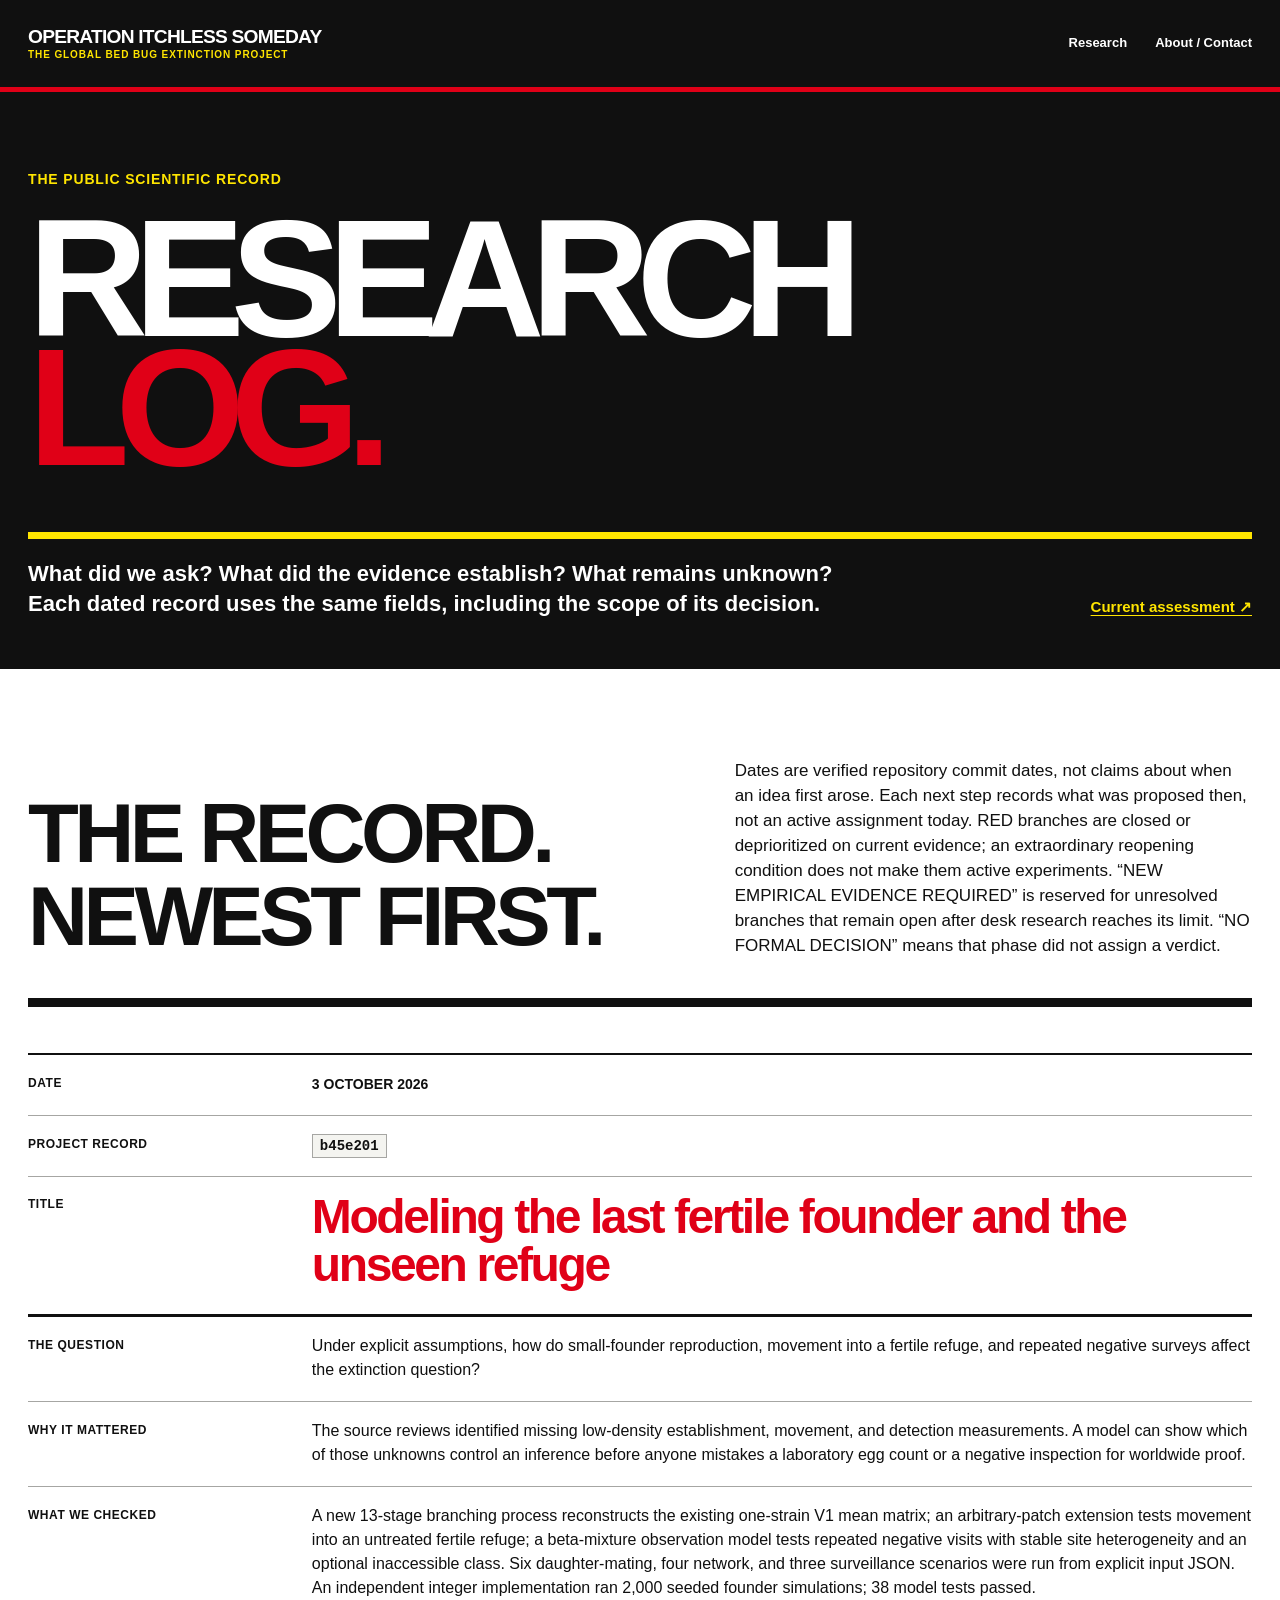
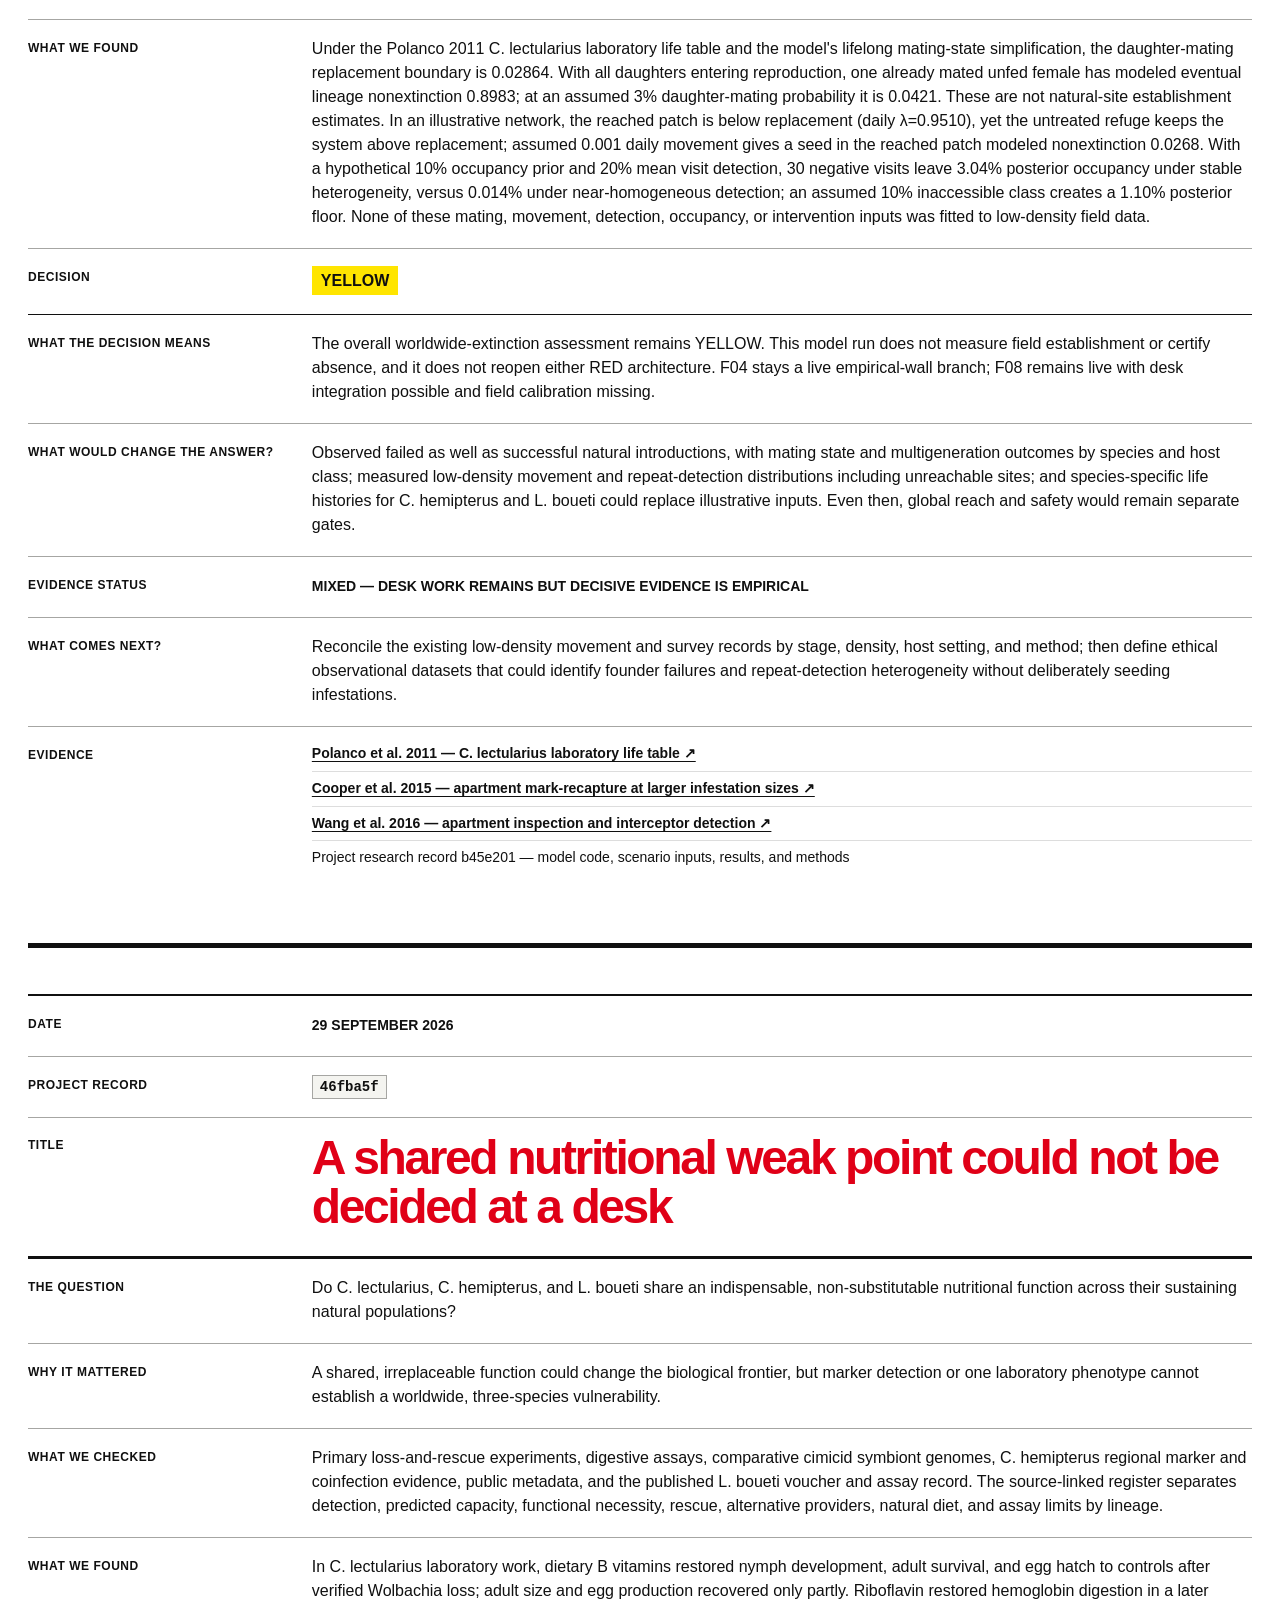
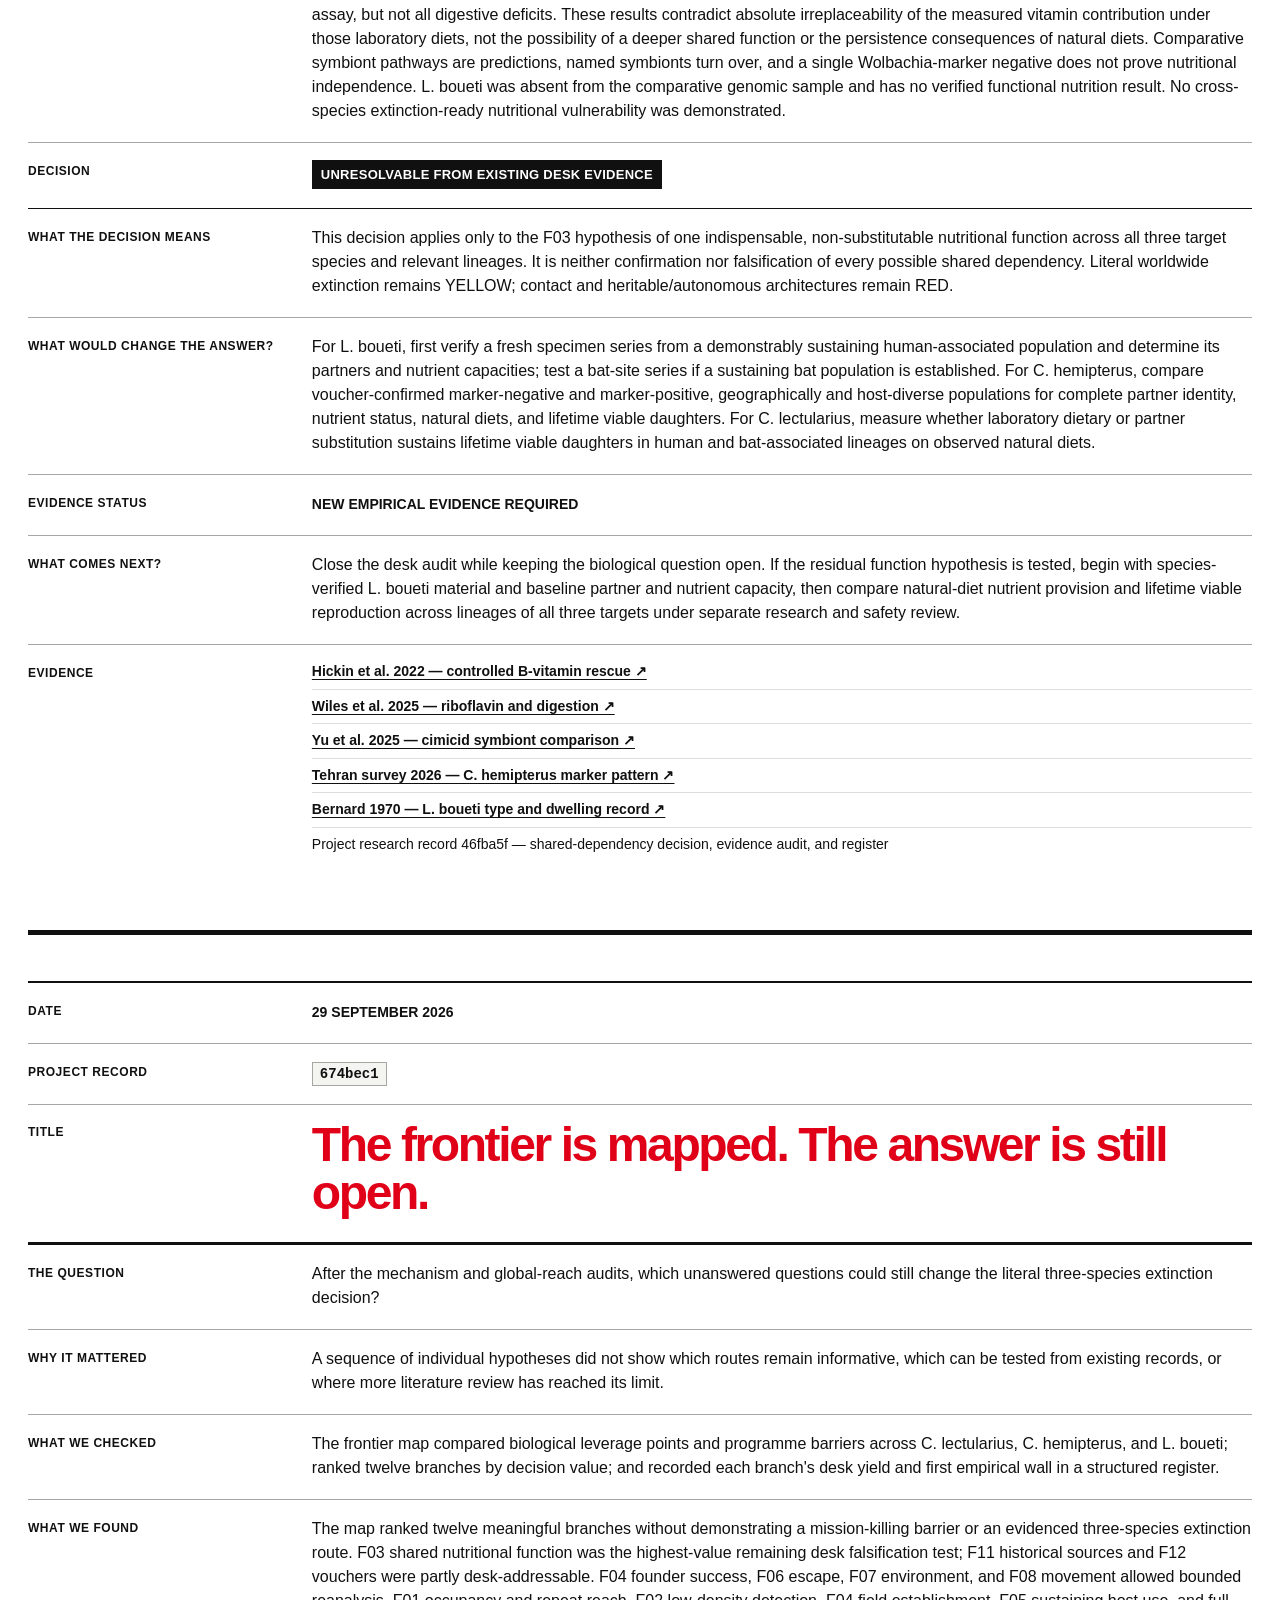
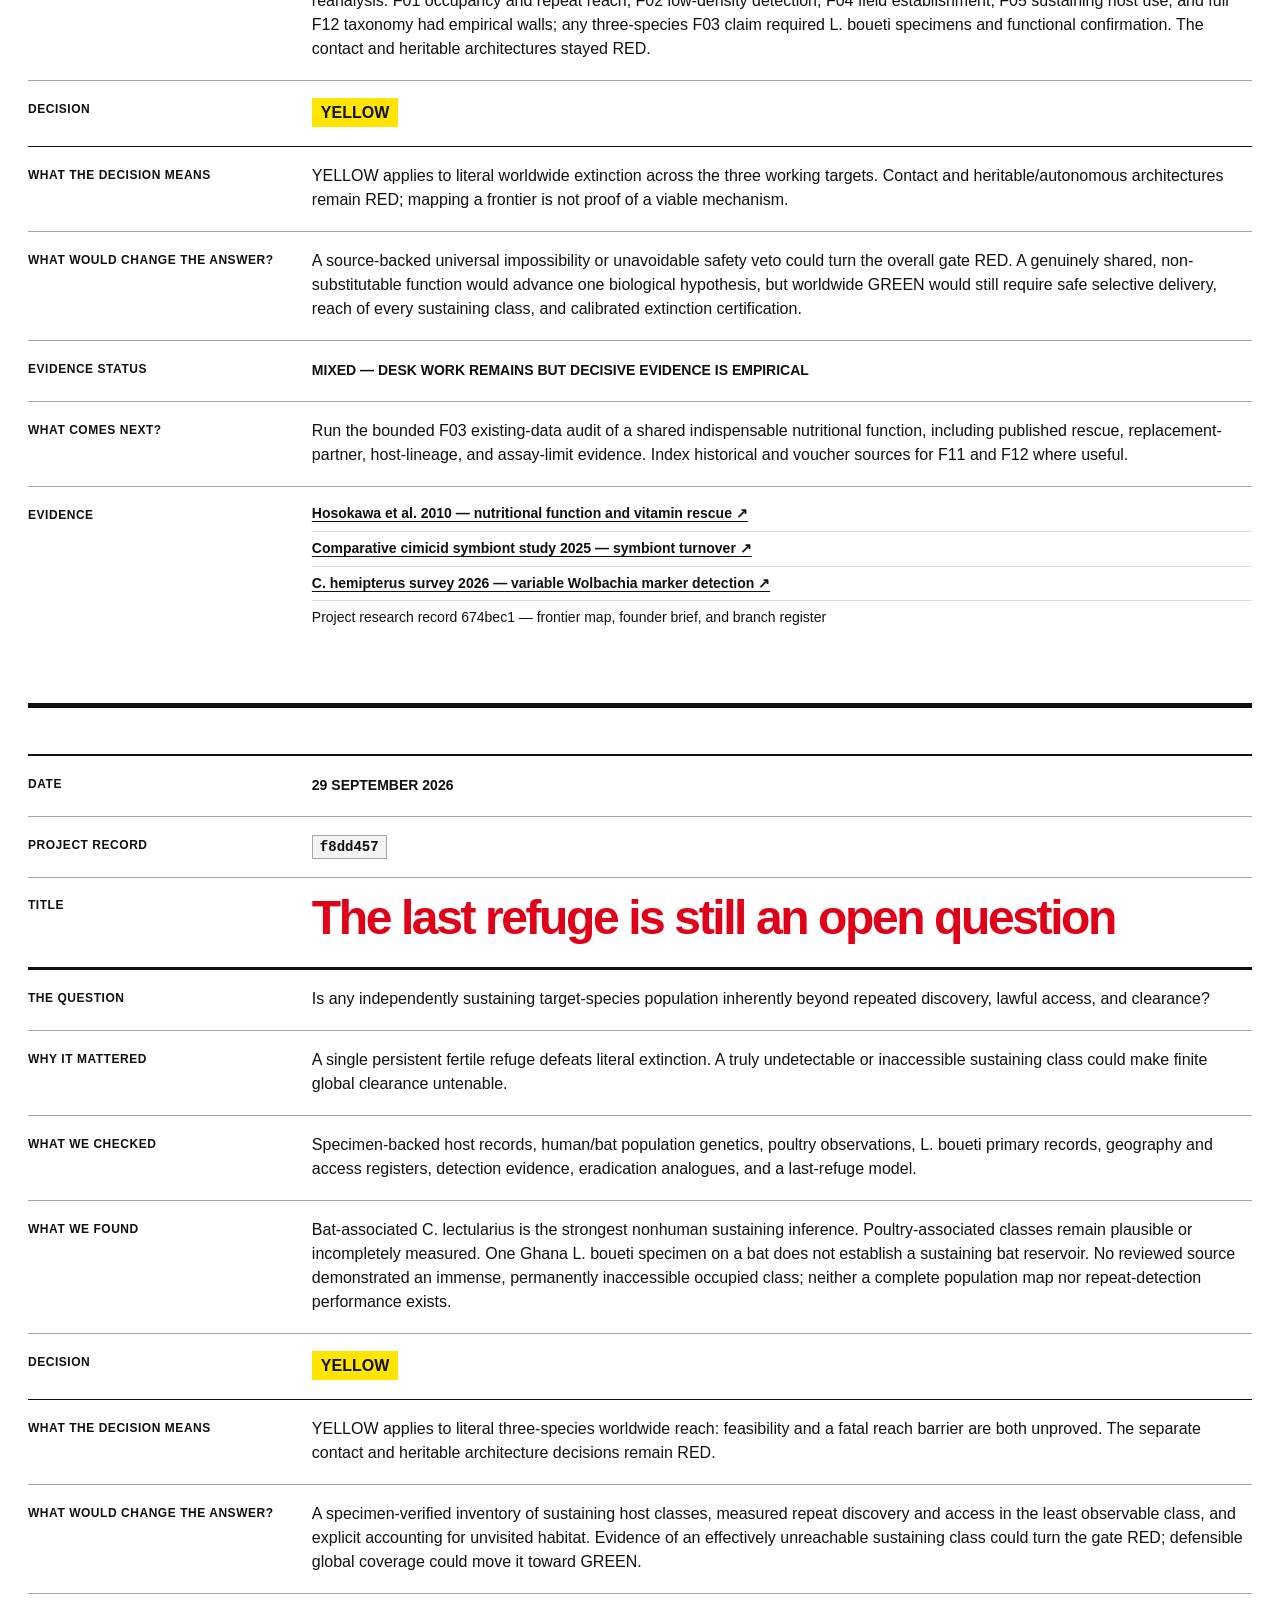
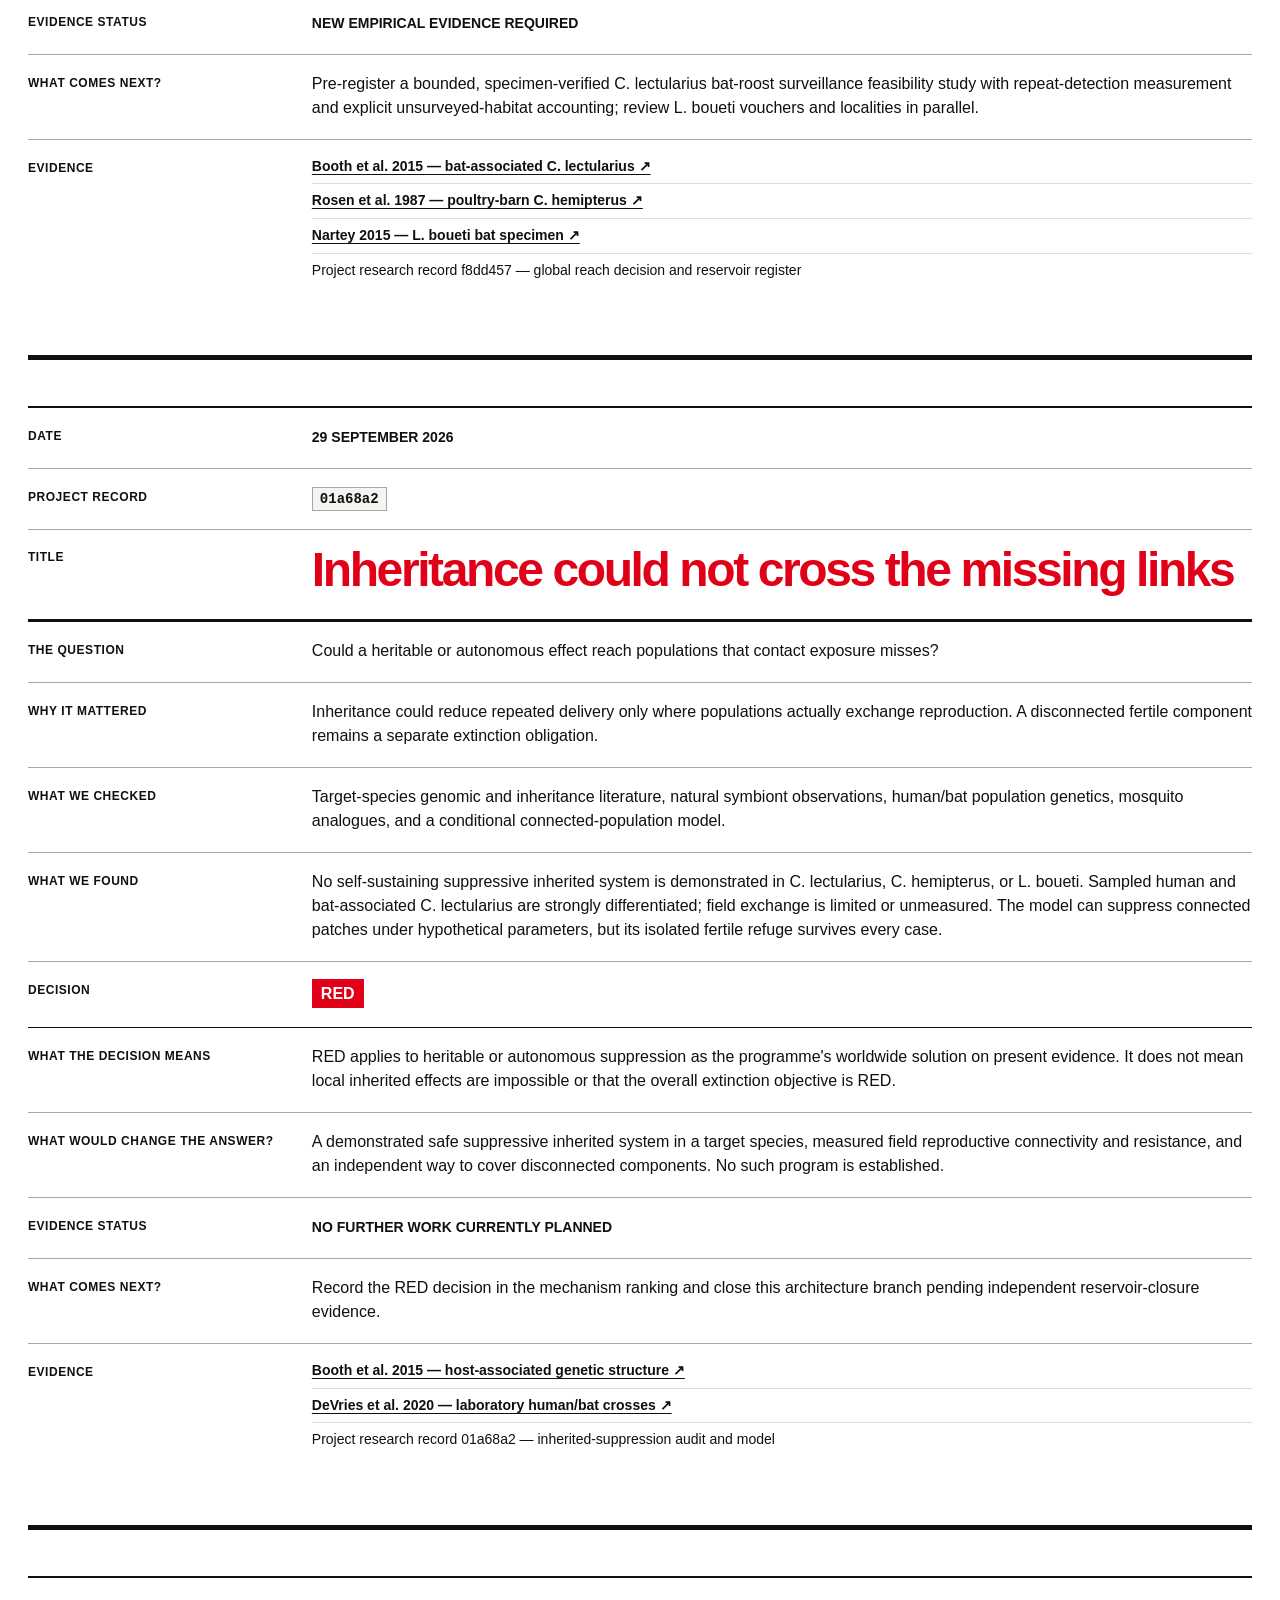
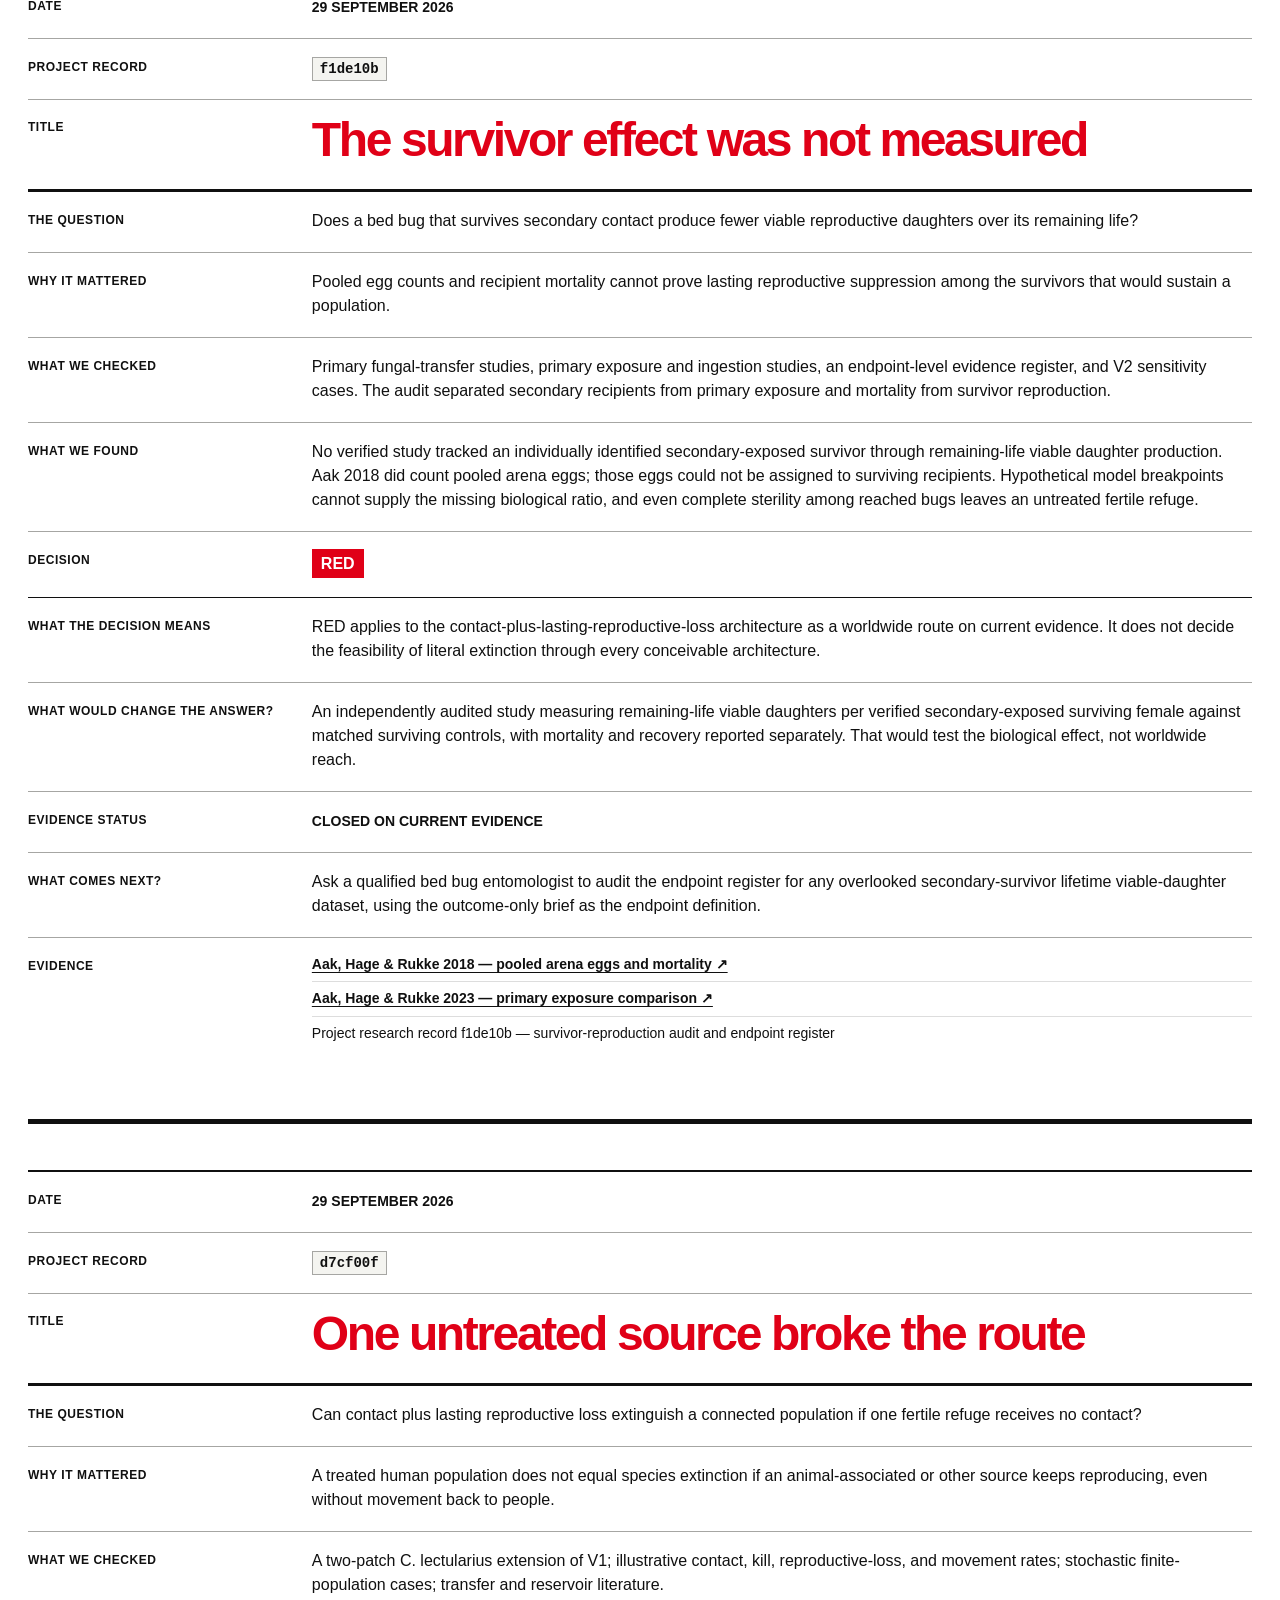
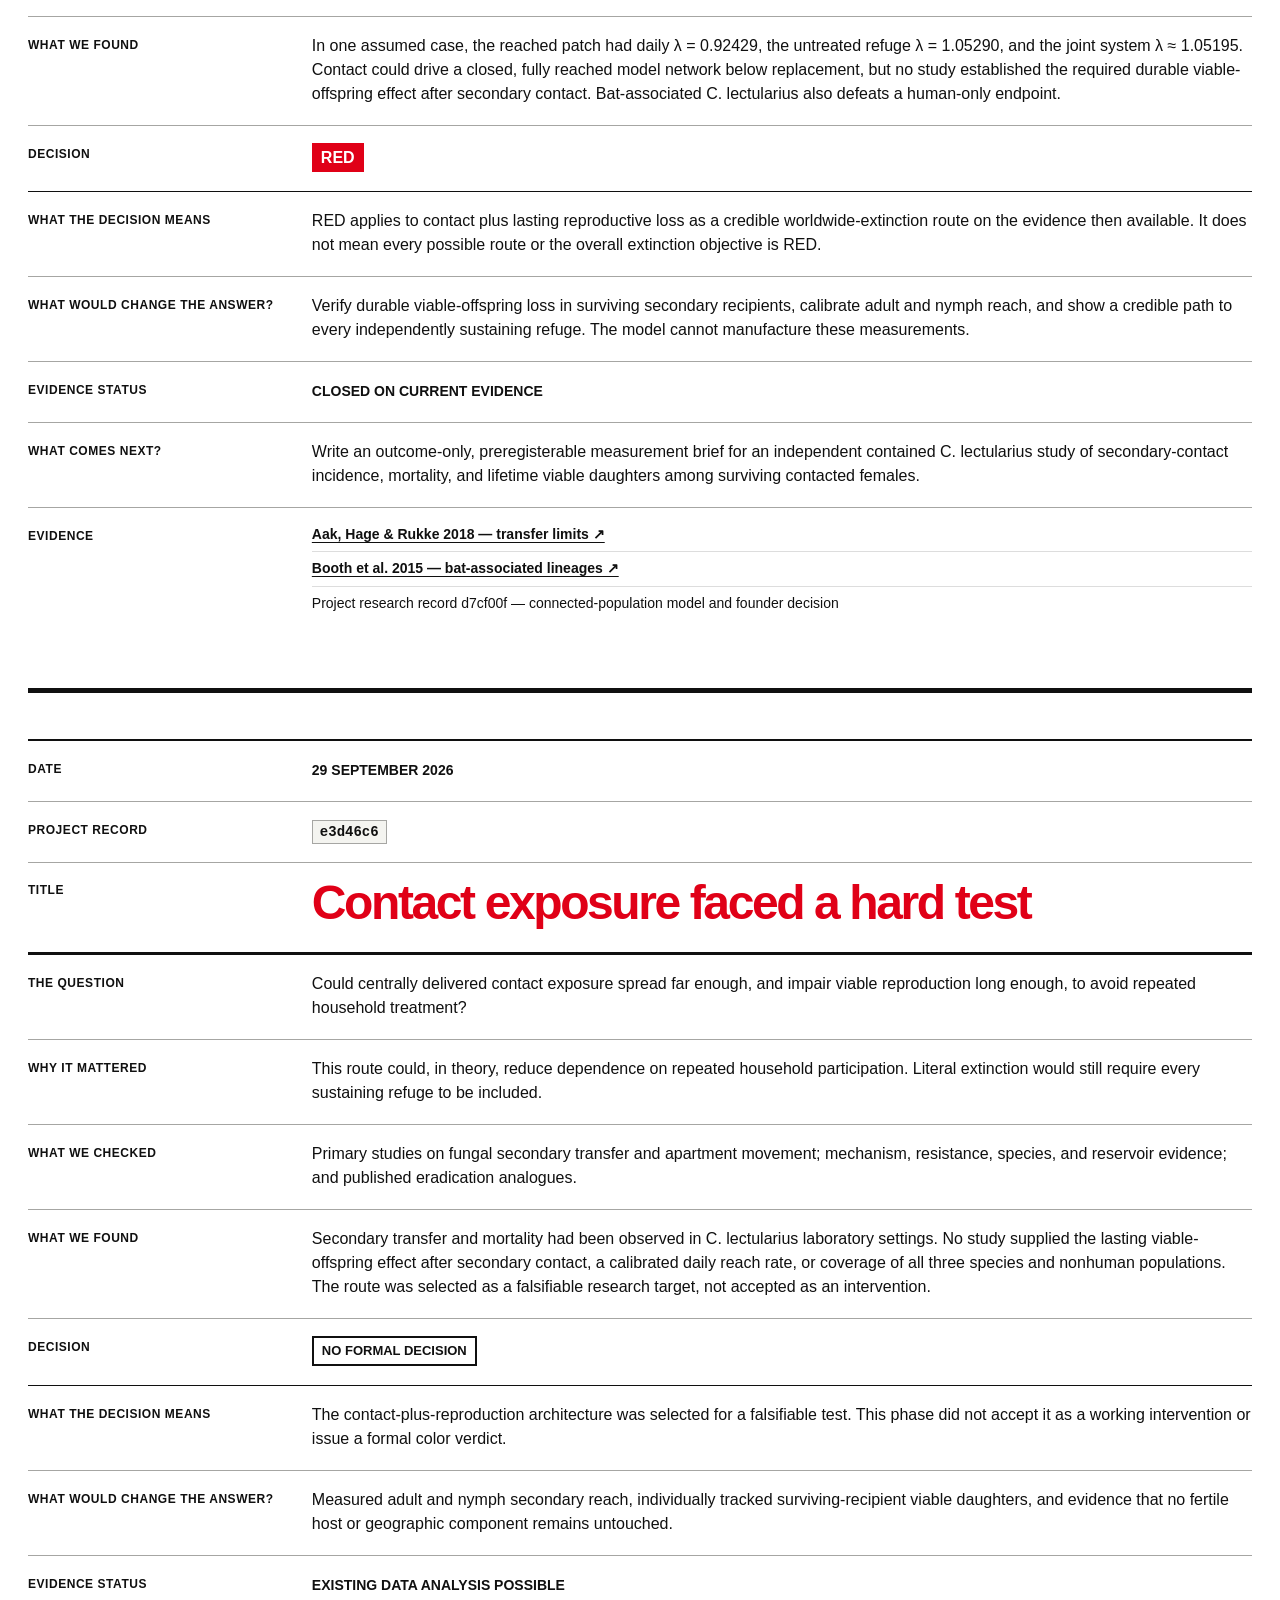
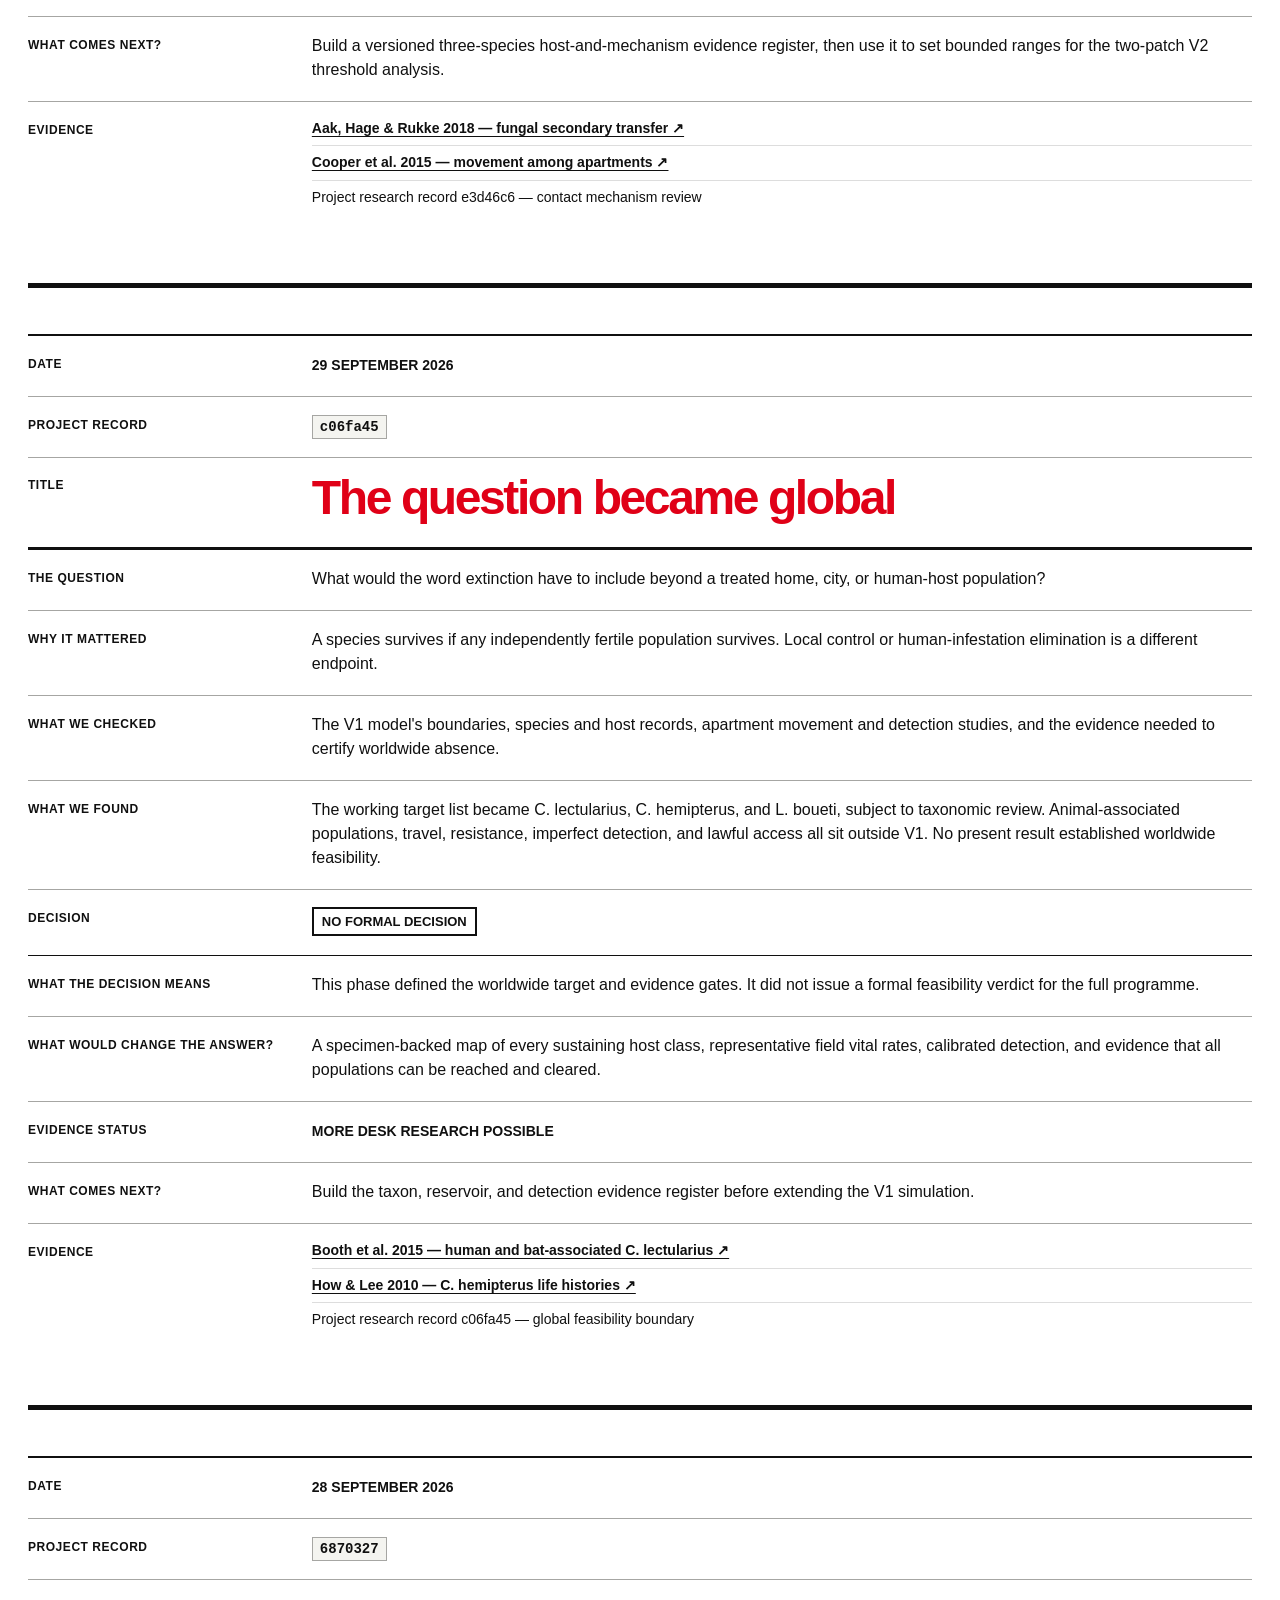
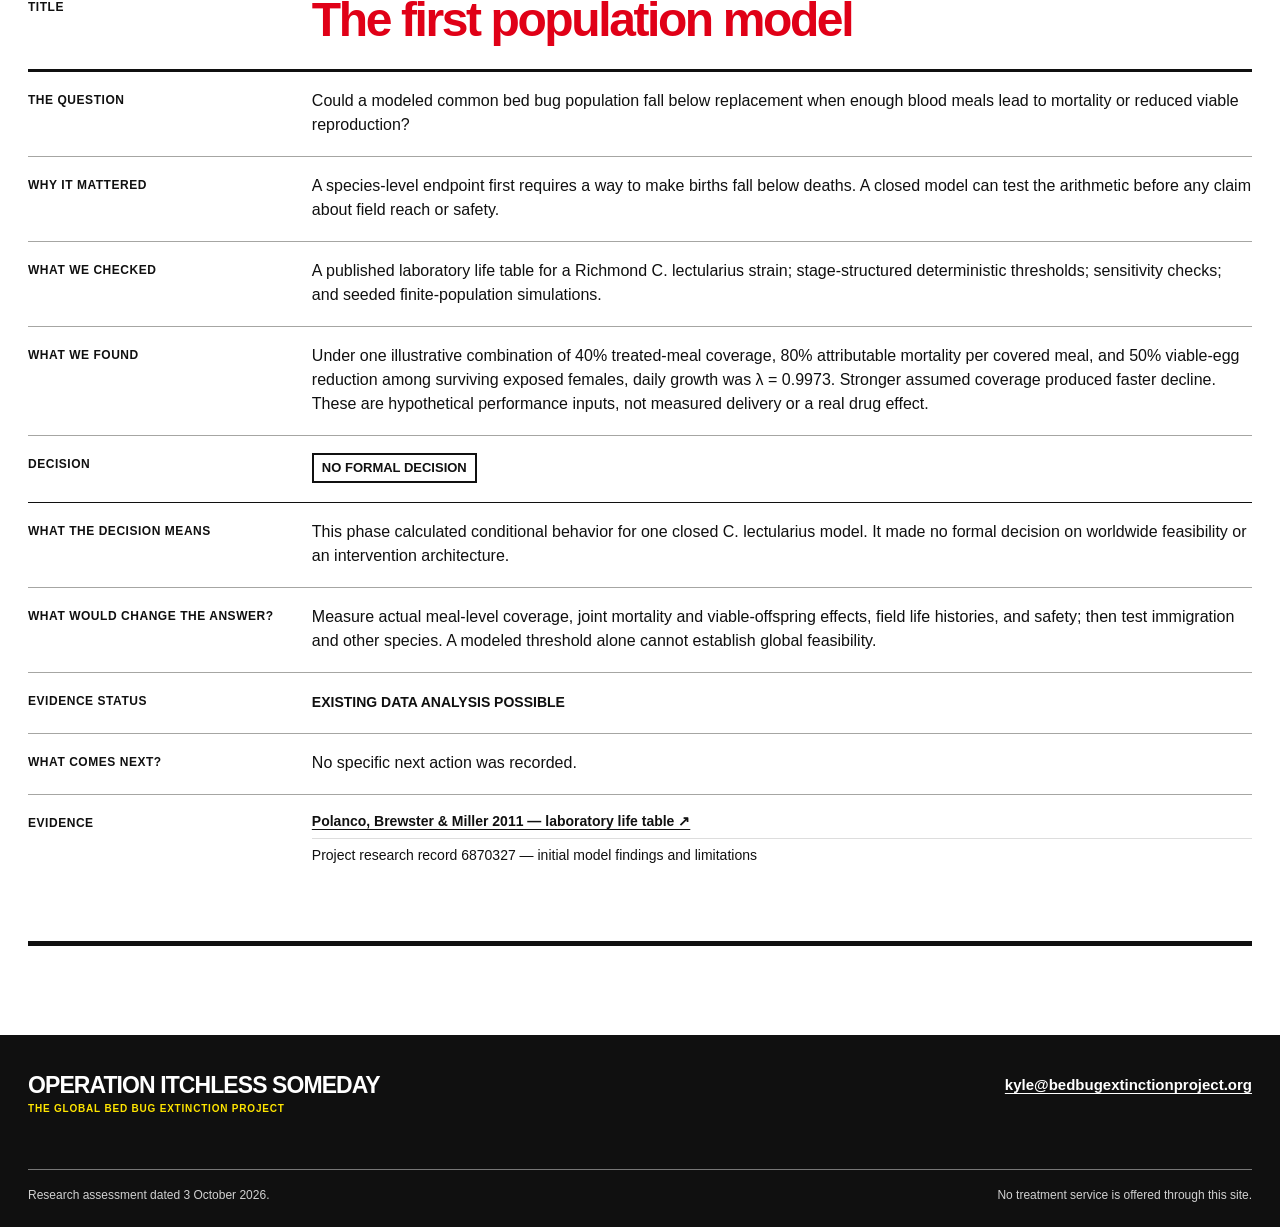
==== commit ccc08115: "Publish founder and surveillance model findings" ====
--- a/research-log.html
+++ b/research-log.html
@@ -22,6 +22,9 @@
 
     <section class="log-record" aria-labelledby="record-title"><div class="shell"><div class="log-record-head"><h2 id="record-title">THE RECORD.<br>NEWEST FIRST.</h2><p>Dates are verified repository commit dates, not claims about when an idea first arose. Each next step records what was proposed then, not an active assignment today. RED branches are closed or deprioritized on current evidence; an extraordinary reopening condition does not make them active experiments. “NEW EMPIRICAL EVIDENCE REQUIRED” is reserved for unresolved branches that remain open after desk research reaches its limit. “NO FORMAL DECISION” means that phase did not assign a verdict.</p></div>
 <!-- log-entries:start -->
+      <article class="log-entry" id="founder-surveillance-models" aria-labelledby="founder-surveillance-models-title">
+        <dl class="log-detail"><div class="record-date"><dt>DATE</dt><dd><time datetime="2026-10-03">3 OCTOBER 2026</time></dd></div><div class="record-commit"><dt>PROJECT RECORD</dt><dd><code>b45e201</code></dd></div><div class="record-title"><dt>TITLE</dt><dd><h3 id="founder-surveillance-models-title">Modeling the last fertile founder and the unseen refuge</h3></dd></div><div><dt>THE QUESTION</dt><dd><p>Under explicit assumptions, how do small-founder reproduction, movement into a fertile refuge, and repeated negative surveys affect the extinction question?</p></dd></div><div><dt>WHY IT MATTERED</dt><dd><p>The source reviews identified missing low-density establishment, movement, and detection measurements. A model can show which of those unknowns control an inference before anyone mistakes a laboratory egg count or a negative inspection for worldwide proof.</p></dd></div><div><dt>WHAT WE CHECKED</dt><dd><p>A new 13-stage branching process reconstructs the existing one-strain V1 mean matrix; an arbitrary-patch extension tests movement into an untreated fertile refuge; a beta-mixture observation model tests repeated negative visits with stable site heterogeneity and an optional inaccessible class. Six daughter-mating, four network, and three surveillance scenarios were run from explicit input JSON. An independent integer implementation ran 2,000 seeded founder simulations; 38 model tests passed.</p></dd></div><div><dt>WHAT WE FOUND</dt><dd><p>Under the Polanco 2011 C. lectularius laboratory life table and the model&#x27;s lifelong mating-state simplification, the daughter-mating replacement boundary is 0.02864. With all daughters entering reproduction, one already mated unfed female has modeled eventual lineage nonextinction 0.8983; at an assumed 3% daughter-mating probability it is 0.0421. These are not natural-site establishment estimates. In an illustrative network, the reached patch is below replacement (daily λ=0.9510), yet the untreated refuge keeps the system above replacement; assumed 0.001 daily movement gives a seed in the reached patch modeled nonextinction 0.0268. With a hypothetical 10% occupancy prior and 20% mean visit detection, 30 negative visits leave 3.04% posterior occupancy under stable heterogeneity, versus 0.014% under near-homogeneous detection; an assumed 10% inaccessible class creates a 1.10% posterior floor. None of these mating, movement, detection, occupancy, or intervention inputs was fitted to low-density field data.</p></dd></div><div class="record-decision"><dt>DECISION</dt><dd><strong class="log-decision log-decision-yellow">YELLOW</strong></dd></div><div><dt>WHAT THE DECISION MEANS</dt><dd><p>The overall worldwide-extinction assessment remains YELLOW. This model run does not measure field establishment or certify absence, and it does not reopen either RED architecture. F04 stays a live empirical-wall branch; F08 remains live with desk integration possible and field calibration missing.</p></dd></div><div><dt>WHAT WOULD CHANGE THE ANSWER?</dt><dd><p>Observed failed as well as successful natural introductions, with mating state and multigeneration outcomes by species and host class; measured low-density movement and repeat-detection distributions including unreachable sites; and species-specific life histories for C. hemipterus and L. boueti could replace illustrative inputs. Even then, global reach and safety would remain separate gates.</p></dd></div><div class="record-evidence-status"><dt>EVIDENCE STATUS</dt><dd><strong class="evidence-status">MIXED — DESK WORK REMAINS BUT DECISIVE EVIDENCE IS EMPIRICAL</strong></dd></div><div><dt>WHAT COMES NEXT?</dt><dd><p>Reconcile the existing low-density movement and survey records by stage, density, host setting, and method; then define ethical observational datasets that could identify founder failures and repeat-detection heterogeneity without deliberately seeding infestations.</p></dd></div><div><dt>EVIDENCE</dt><dd><ul class="record-evidence"><li><a href="https://pmc.ncbi.nlm.nih.gov/articles/PMC4553456/">Polanco et al. 2011 — C. lectularius laboratory life table ↗</a></li><li><a href="https://pmc.ncbi.nlm.nih.gov/articles/PMC4564232/">Cooper et al. 2015 — apartment mark-recapture at larger infestation sizes ↗</a></li><li><a href="https://pubmed.ncbi.nlm.nih.gov/27049026/">Wang et al. 2016 — apartment inspection and interceptor detection ↗</a></li><li>Project research record b45e201 — model code, scenario inputs, results, and methods</li></ul></dd></div></dl>
+      </article>
       <article class="log-entry" id="shared-nutritional-function-audit" aria-labelledby="shared-nutritional-function-audit-title">
         <dl class="log-detail"><div class="record-date"><dt>DATE</dt><dd><time datetime="2026-09-29">29 SEPTEMBER 2026</time></dd></div><div class="record-commit"><dt>PROJECT RECORD</dt><dd><code>46fba5f</code></dd></div><div class="record-title"><dt>TITLE</dt><dd><h3 id="shared-nutritional-function-audit-title">A shared nutritional weak point could not be decided at a desk</h3></dd></div><div><dt>THE QUESTION</dt><dd><p>Do C. lectularius, C. hemipterus, and L. boueti share an indispensable, non-substitutable nutritional function across their sustaining natural populations?</p></dd></div><div><dt>WHY IT MATTERED</dt><dd><p>A shared, irreplaceable function could change the biological frontier, but marker detection or one laboratory phenotype cannot establish a worldwide, three-species vulnerability.</p></dd></div><div><dt>WHAT WE CHECKED</dt><dd><p>Primary loss-and-rescue experiments, digestive assays, comparative cimicid symbiont genomes, C. hemipterus regional marker and coinfection evidence, public metadata, and the published L. boueti voucher and assay record. The source-linked register separates detection, predicted capacity, functional necessity, rescue, alternative providers, natural diet, and assay limits by lineage.</p></dd></div><div><dt>WHAT WE FOUND</dt><dd><p>In C. lectularius laboratory work, dietary B vitamins restored nymph development, adult survival, and egg hatch to controls after verified Wolbachia loss; adult size and egg production recovered only partly. Riboflavin restored hemoglobin digestion in a later assay, but not all digestive deficits. These results contradict absolute irreplaceability of the measured vitamin contribution under those laboratory diets, not the possibility of a deeper shared function or the persistence consequences of natural diets. Comparative symbiont pathways are predictions, named symbionts turn over, and a single Wolbachia-marker negative does not prove nutritional independence. L. boueti was absent from the comparative genomic sample and has no verified functional nutrition result. No cross-species extinction-ready nutritional vulnerability was demonstrated.</p></dd></div><div class="record-decision"><dt>DECISION</dt><dd><strong class="log-decision log-decision-unresolved">UNRESOLVABLE FROM EXISTING DESK EVIDENCE</strong></dd></div><div><dt>WHAT THE DECISION MEANS</dt><dd><p>This decision applies only to the F03 hypothesis of one indispensable, non-substitutable nutritional function across all three target species and relevant lineages. It is neither confirmation nor falsification of every possible shared dependency. Literal worldwide extinction remains YELLOW; contact and heritable/autonomous architectures remain RED.</p></dd></div><div><dt>WHAT WOULD CHANGE THE ANSWER?</dt><dd><p>For L. boueti, first verify a fresh specimen series from a demonstrably sustaining human-associated population and determine its partners and nutrient capacities; test a bat-site series if a sustaining bat population is established. For C. hemipterus, compare voucher-confirmed marker-negative and marker-positive, geographically and host-diverse populations for complete partner identity, nutrient status, natural diets, and lifetime viable daughters. For C. lectularius, measure whether laboratory dietary or partner substitution sustains lifetime viable daughters in human and bat-associated lineages on observed natural diets.</p></dd></div><div class="record-evidence-status"><dt>EVIDENCE STATUS</dt><dd><strong class="evidence-status">NEW EMPIRICAL EVIDENCE REQUIRED</strong></dd></div><div><dt>WHAT COMES NEXT?</dt><dd><p>Close the desk audit while keeping the biological question open. If the residual function hypothesis is tested, begin with species-verified L. boueti material and baseline partner and nutrient capacity, then compare natural-diet nutrient provision and lifetime viable reproduction across lineages of all three targets under separate research and safety review.</p></dd></div><div><dt>EVIDENCE</dt><dd><ul class="record-evidence"><li><a href="https://www.nature.com/articles/s41598-022-14505-2">Hickin et al. 2022 — controlled B-vitamin rescue ↗</a></li><li><a href="https://www.nature.com/articles/s41598-025-24795-x">Wiles et al. 2025 — riboflavin and digestion ↗</a></li><li><a href="https://doi.org/10.1128/msystems.01247-25">Yu et al. 2025 — cimicid symbiont comparison ↗</a></li><li><a href="https://www.nature.com/articles/s41598-026-55649-9">Tehran survey 2026 — C. hemipterus marker pattern ↗</a></li><li><a href="https://horizon.documentation.ird.fr/exl-doc/pleins_textes/cahiers/entomo/18902.pdf">Bernard 1970 — L. boueti type and dwelling record ↗</a></li><li>Project research record 46fba5f — shared-dependency decision, evidence audit, and register</li></ul></dd></div></dl>
       </article>
@@ -53,6 +56,6 @@
     </div></section>
   </main>
 
-  <footer class="site-footer"><div class="shell footer-layout"><div><strong>OPERATION ITCHLESS SOMEDAY</strong><span>THE GLOBAL BED BUG EXTINCTION PROJECT</span></div><a class="footer-contact" href="mailto:kyle@bedbugextinctionproject.org">kyle@bedbugextinctionproject.org</a></div><div class="shell footer-base"><span>Research assessment dated 29 September 2026.</span><span>No treatment service is offered through this site.</span></div></footer>
+  <footer class="site-footer"><div class="shell footer-layout"><div><strong>OPERATION ITCHLESS SOMEDAY</strong><span>THE GLOBAL BED BUG EXTINCTION PROJECT</span></div><a class="footer-contact" href="mailto:kyle@bedbugextinctionproject.org">kyle@bedbugextinctionproject.org</a></div><div class="shell footer-base"><span>Research assessment dated 3 October 2026.</span><span>No treatment service is offered through this site.</span></div></footer>
 </body>
 </html>
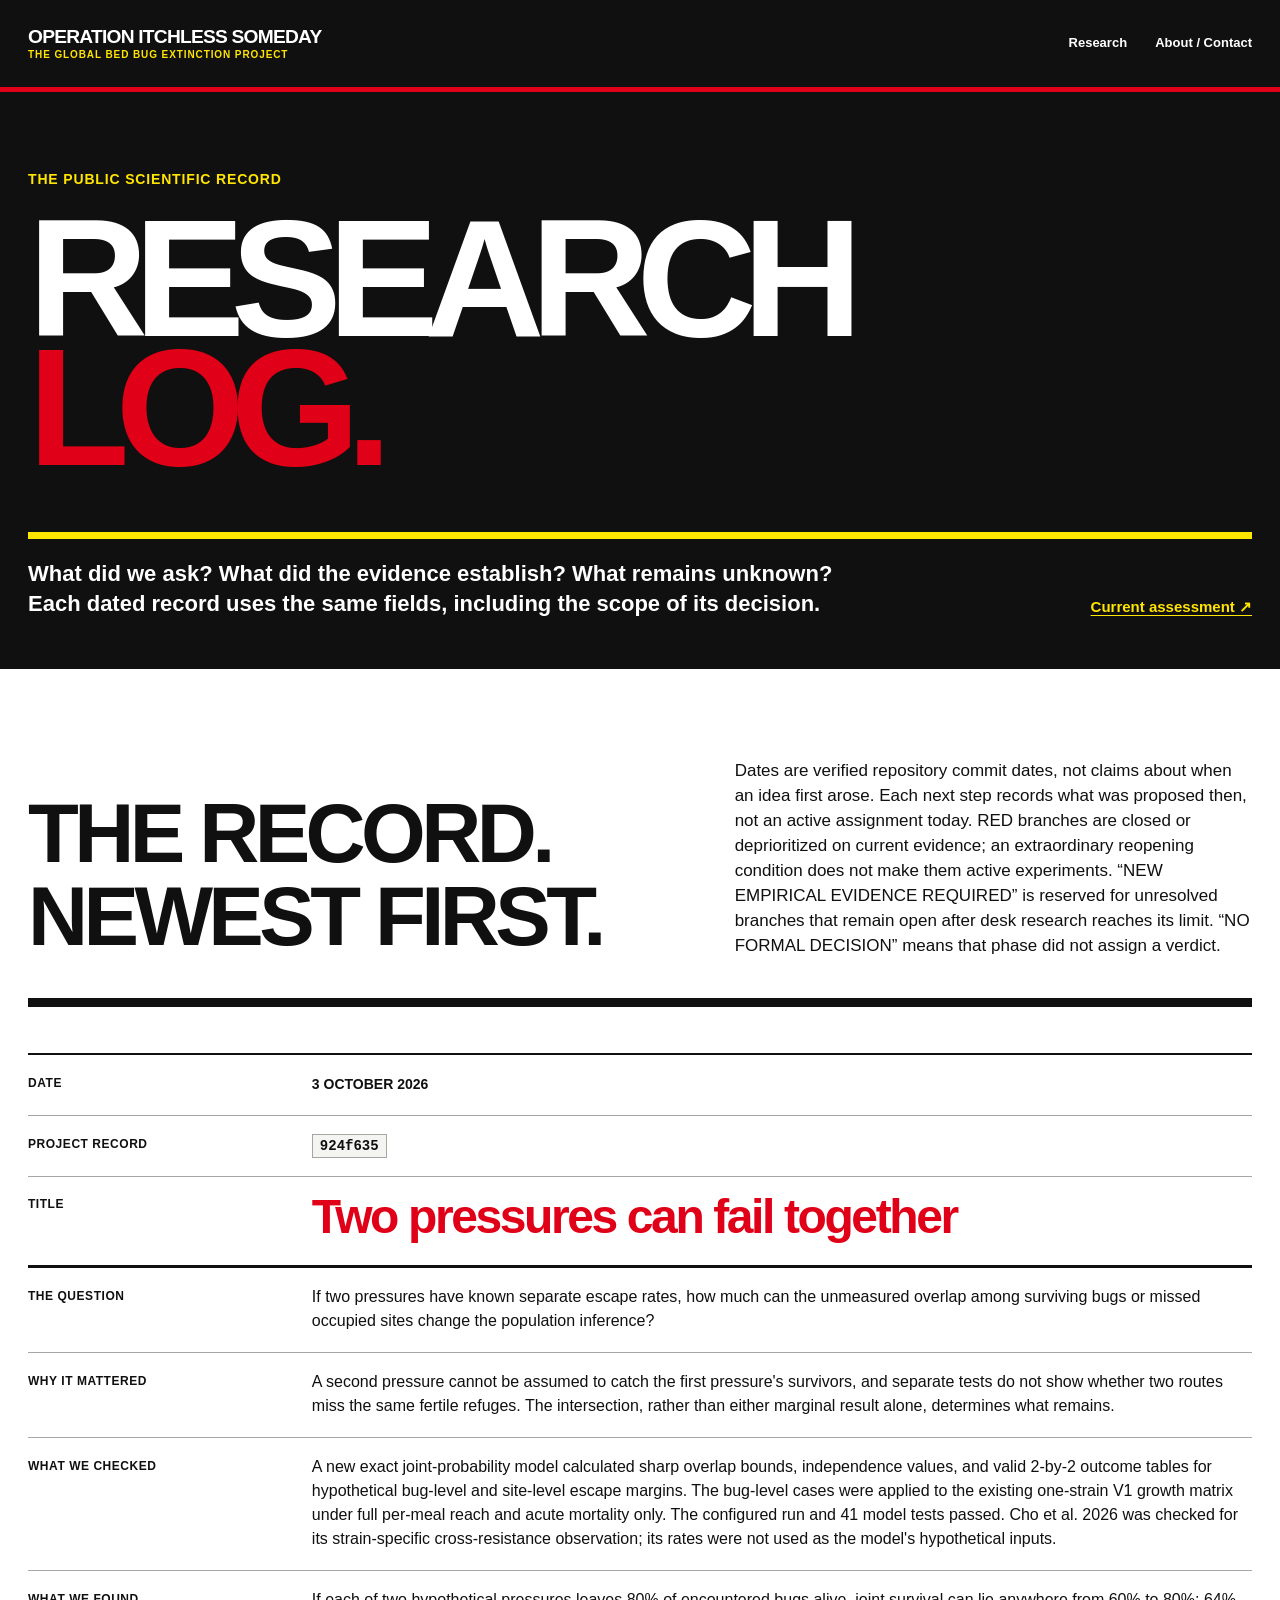
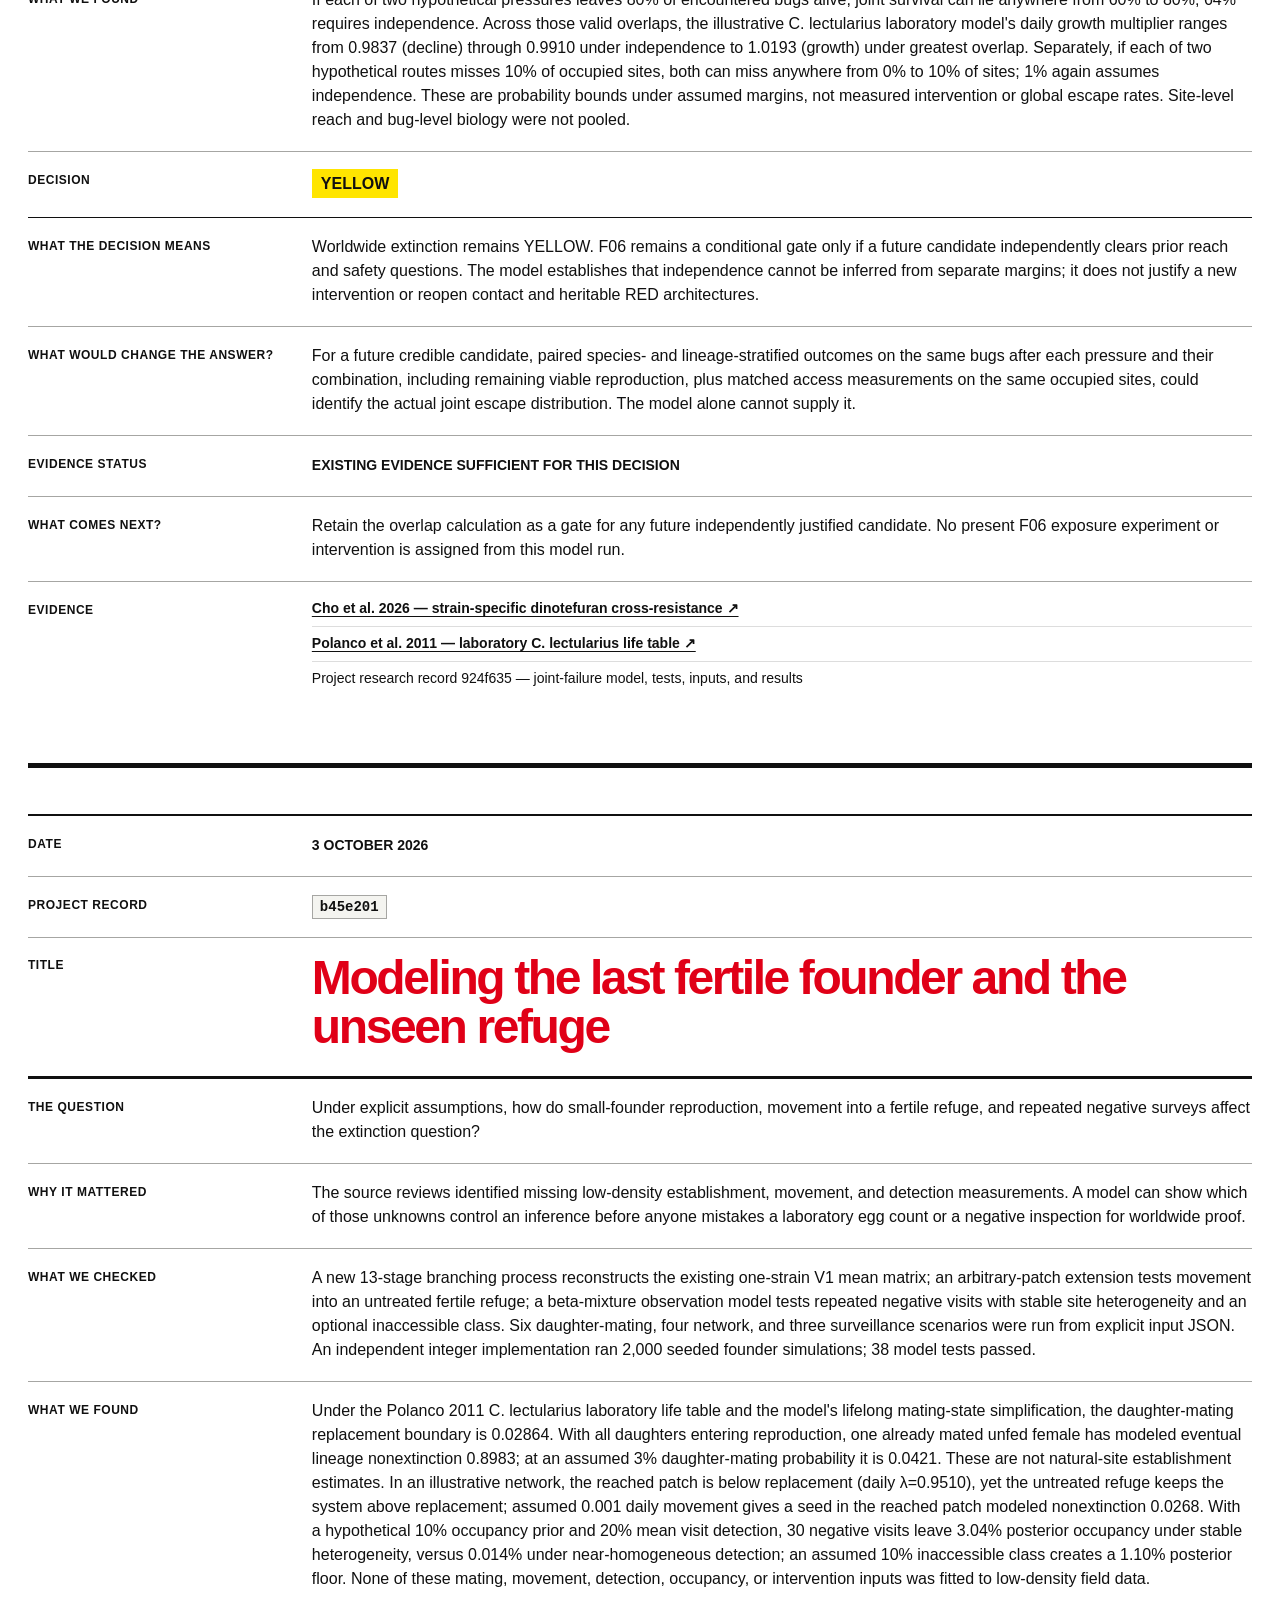
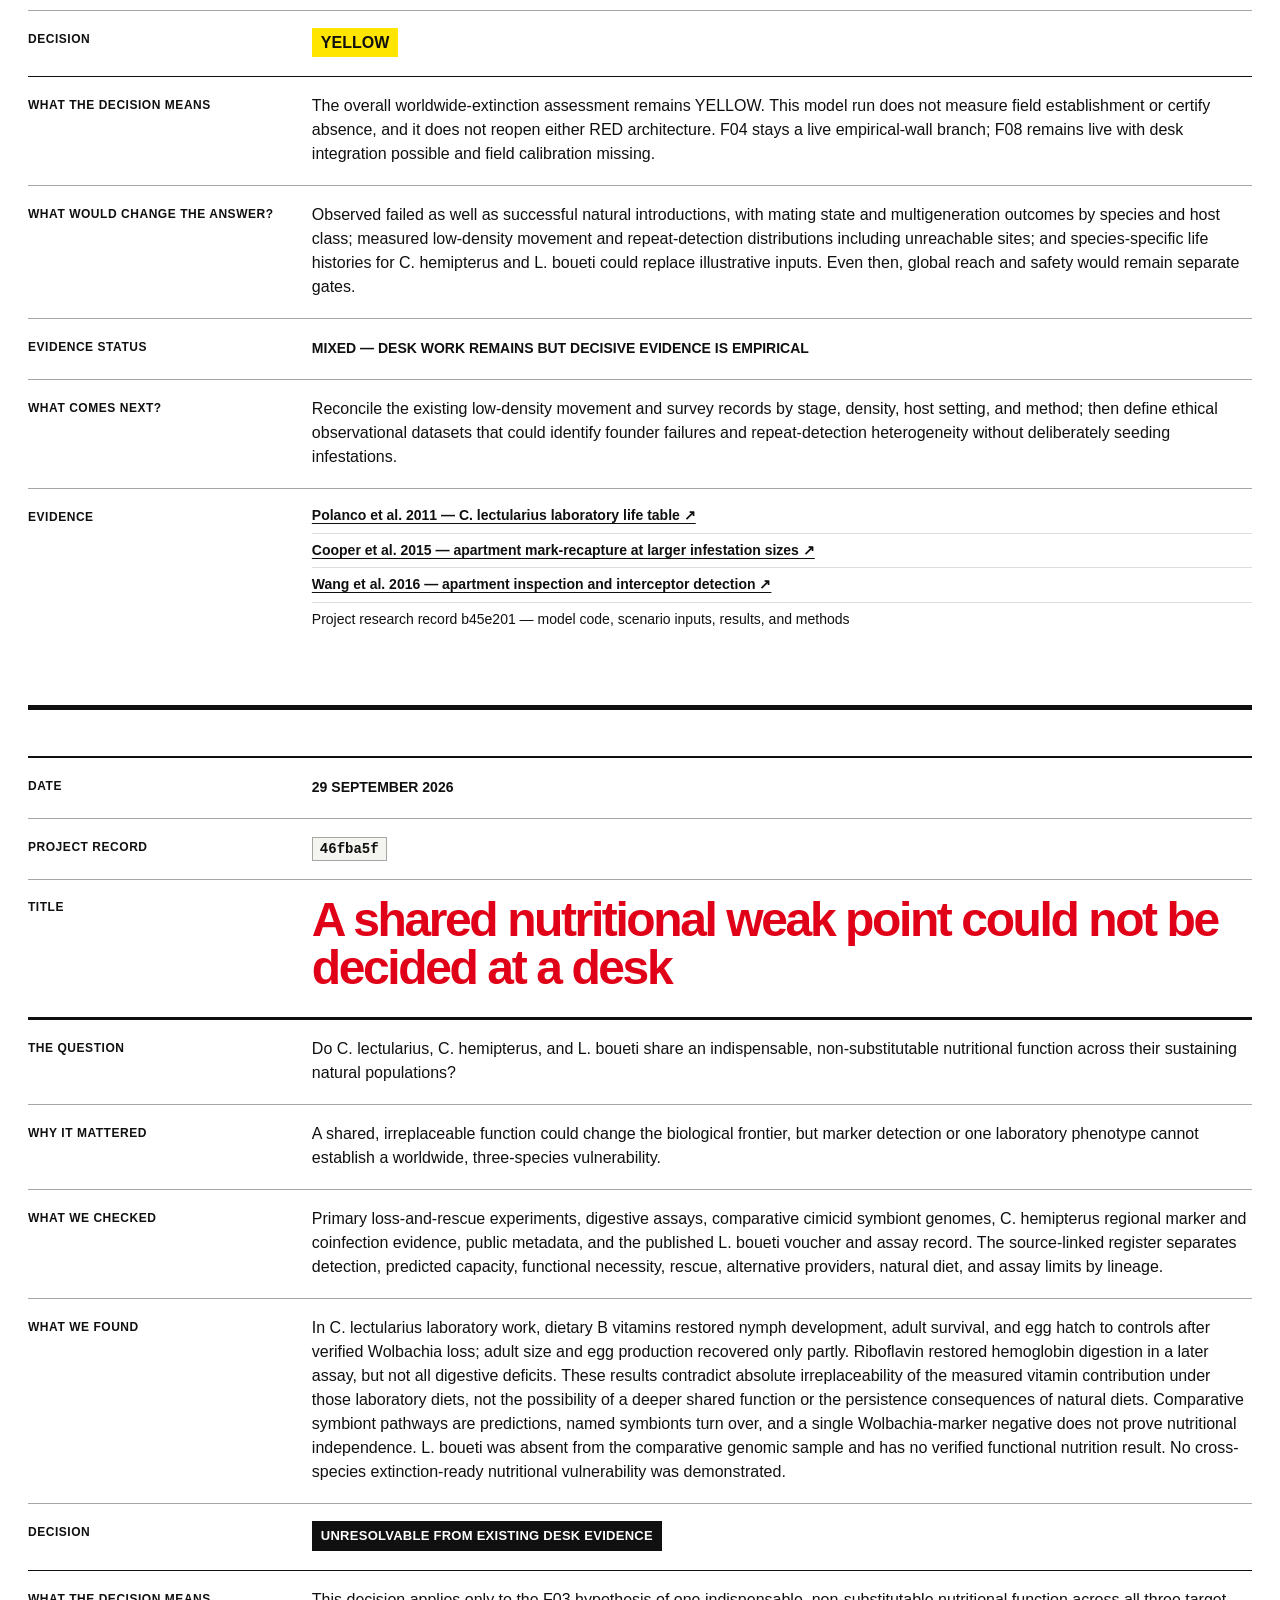
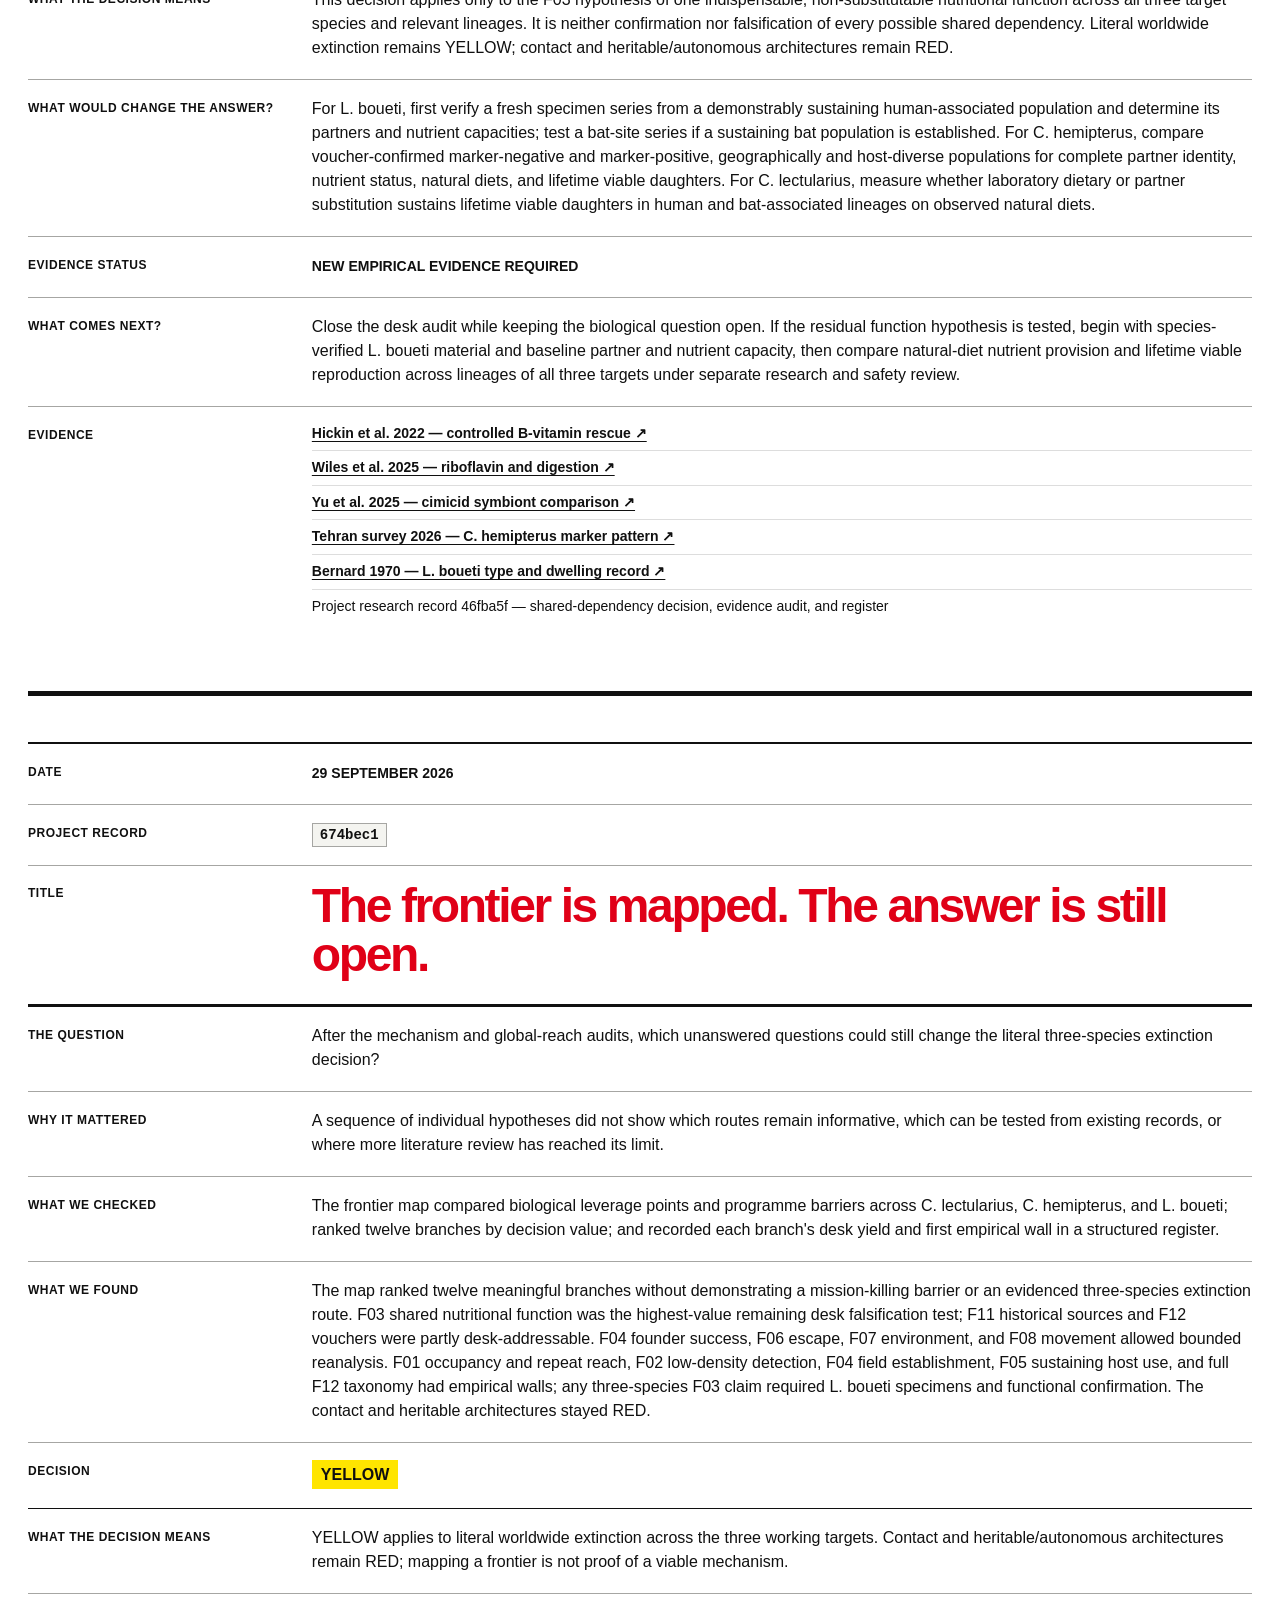
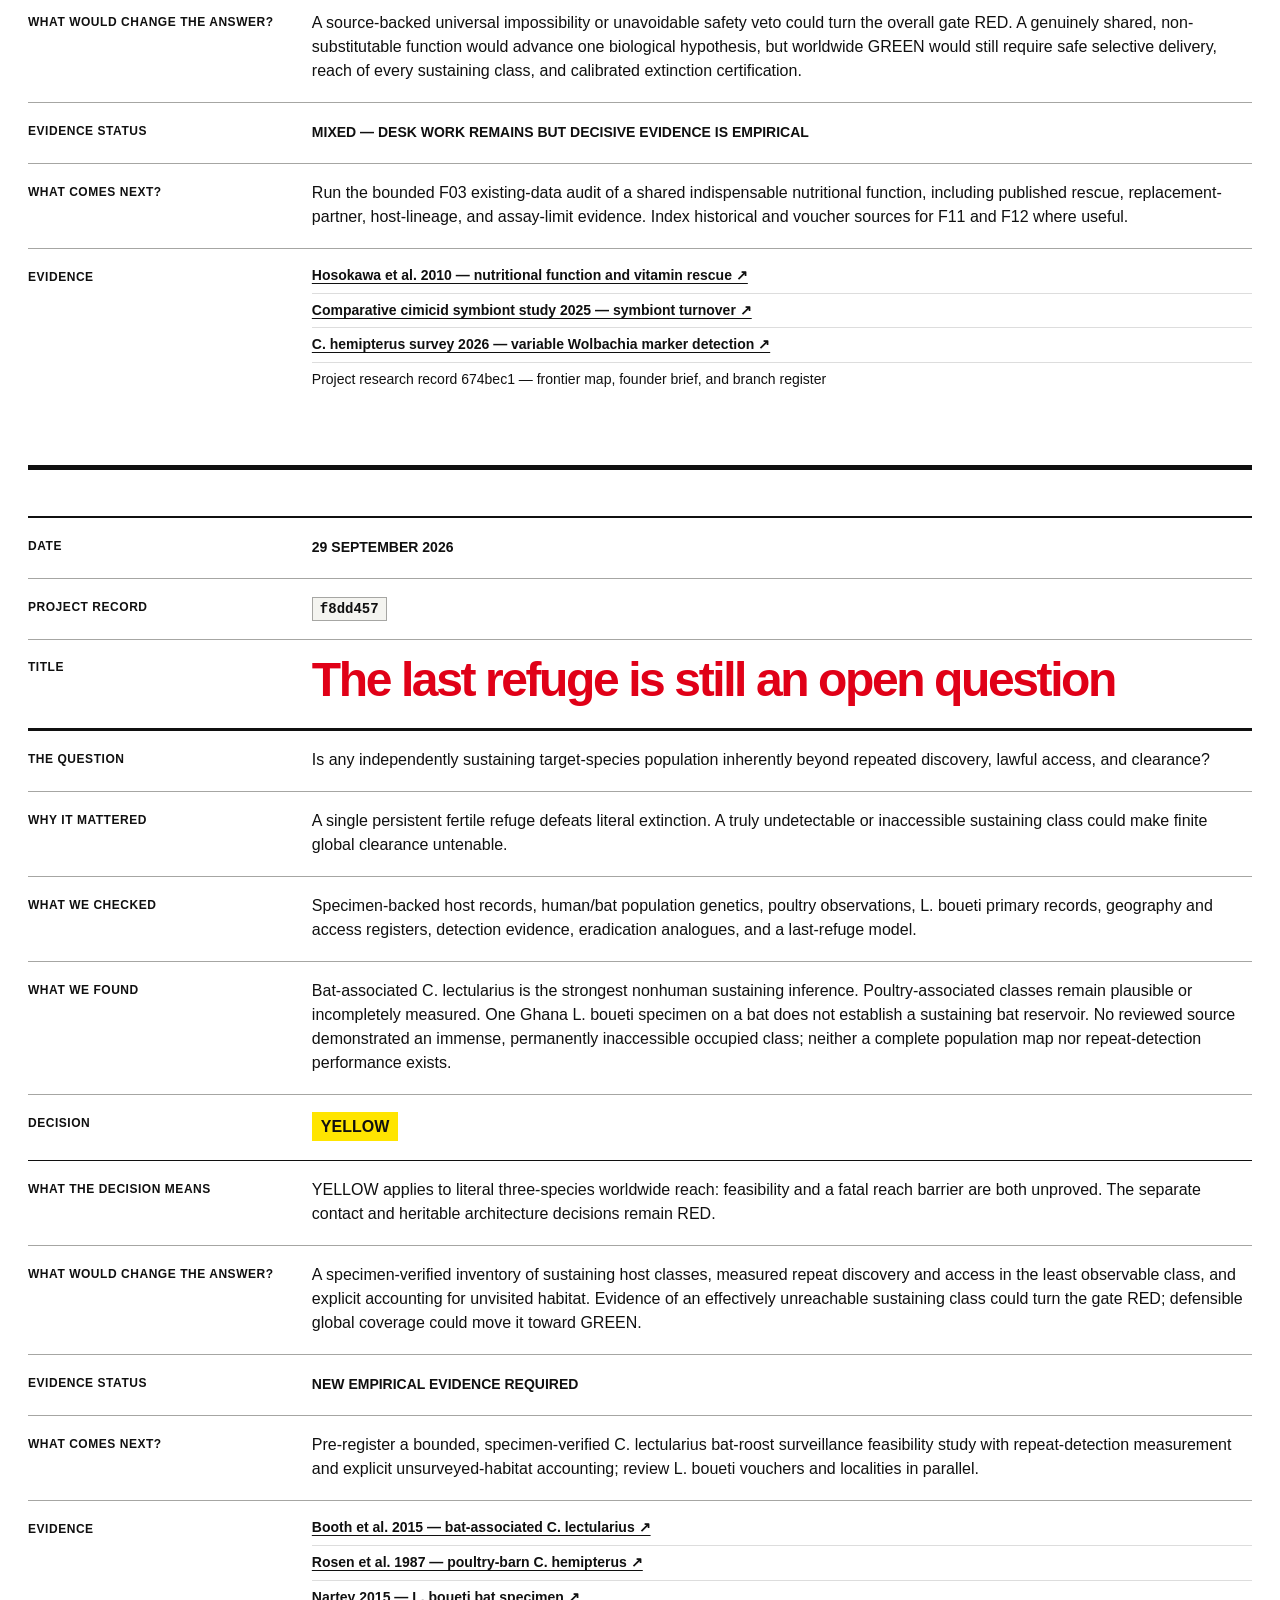
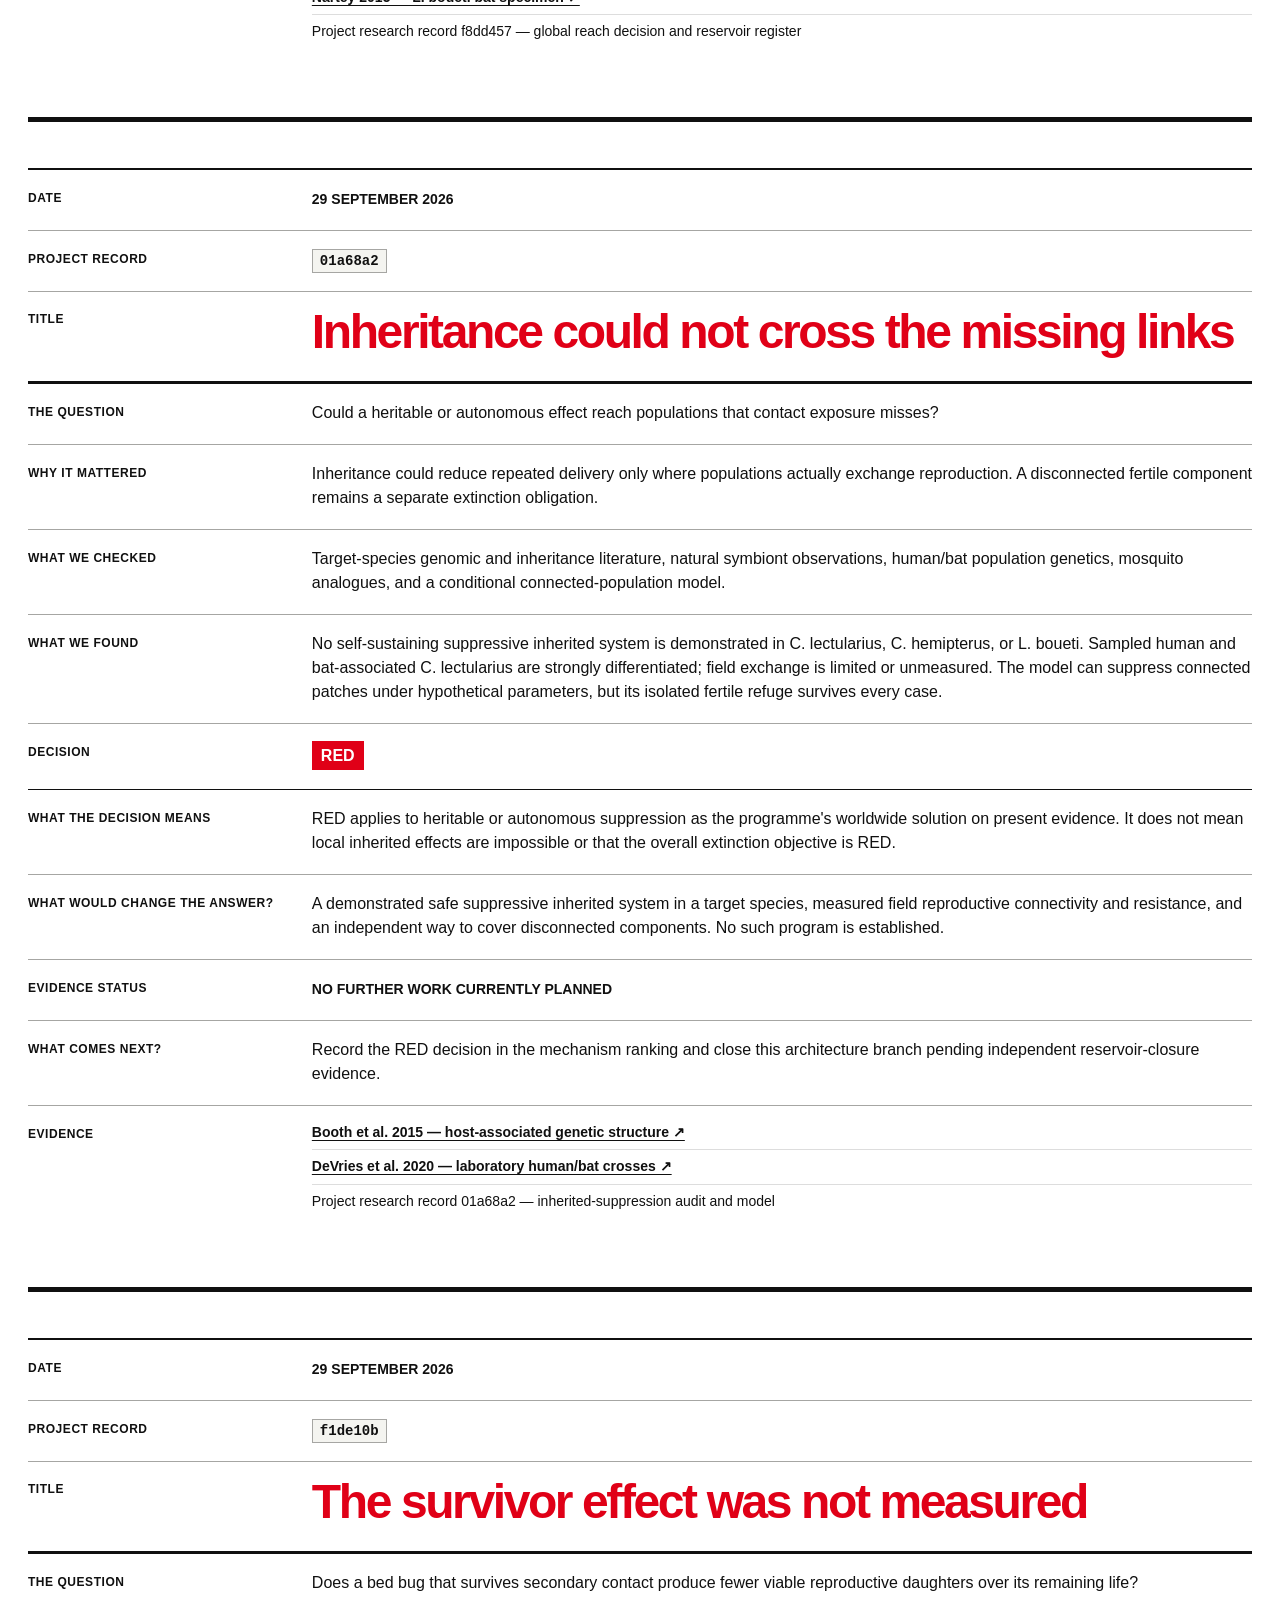
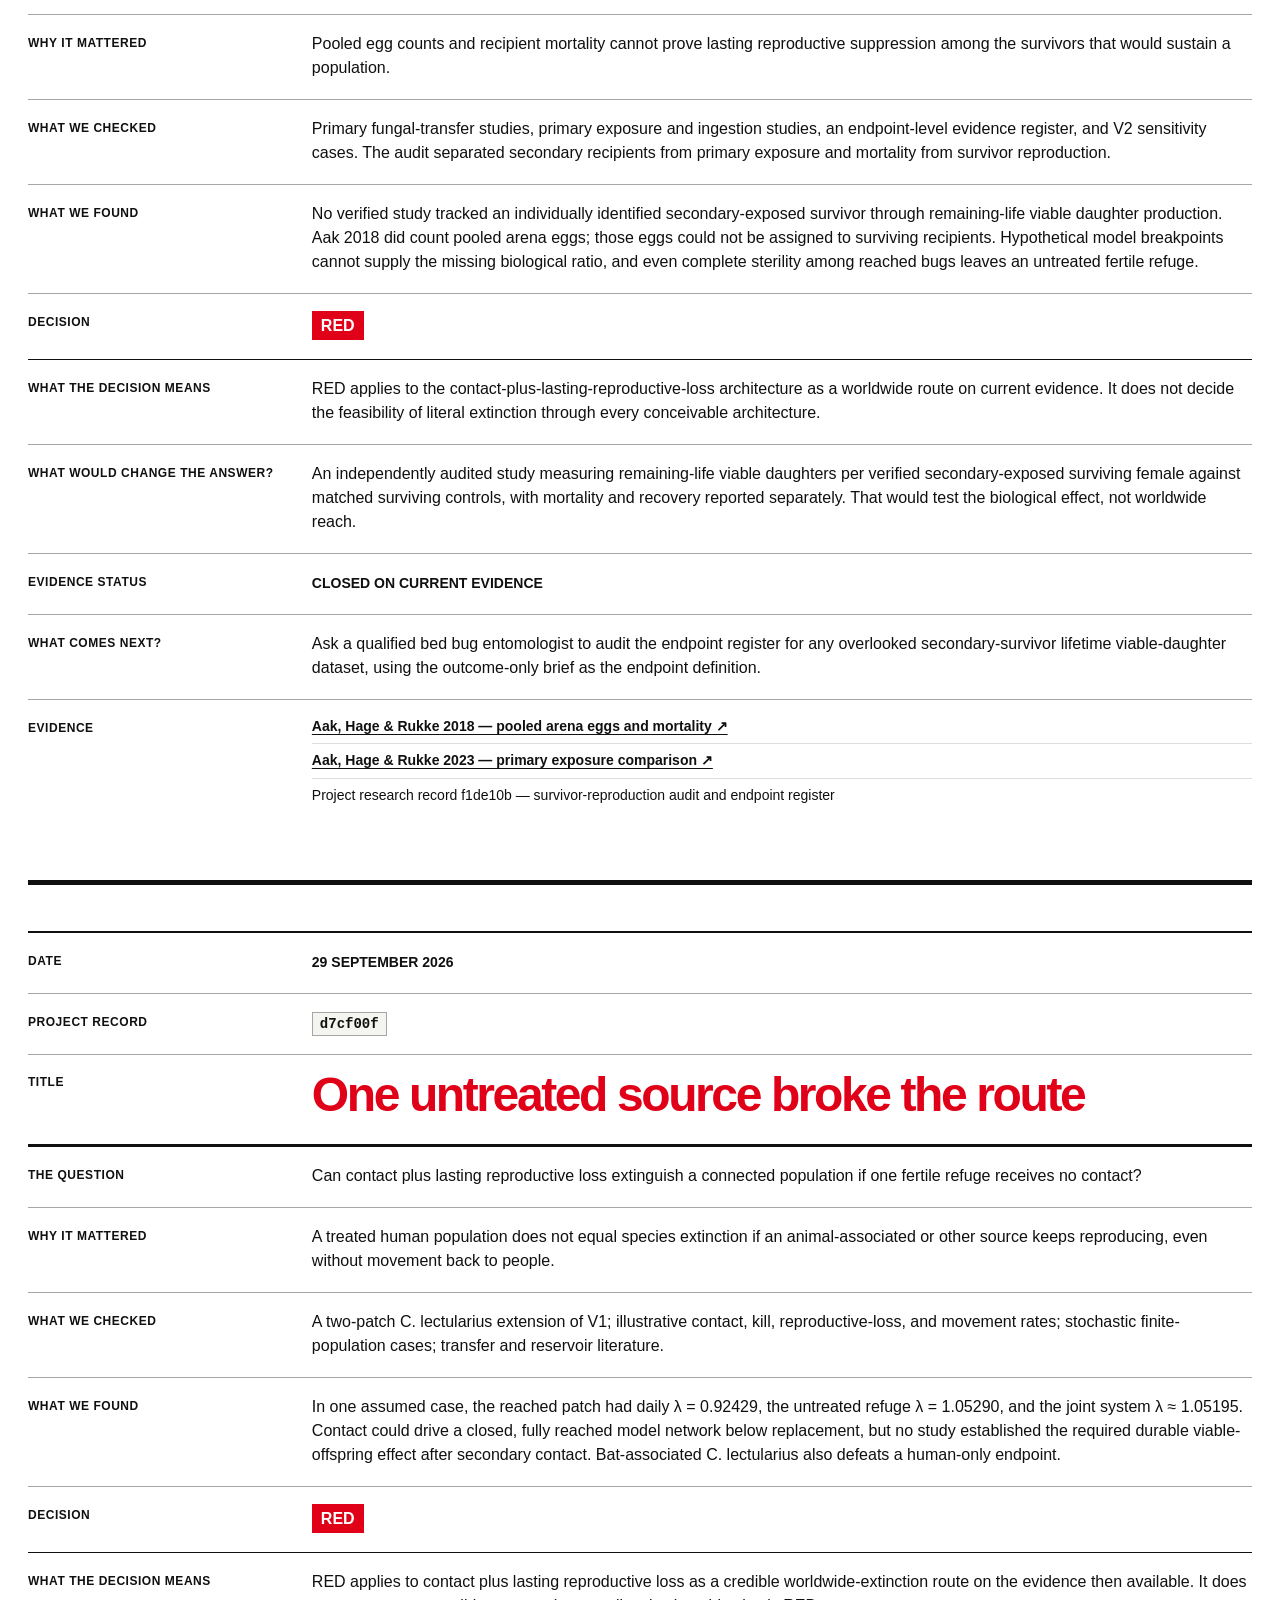
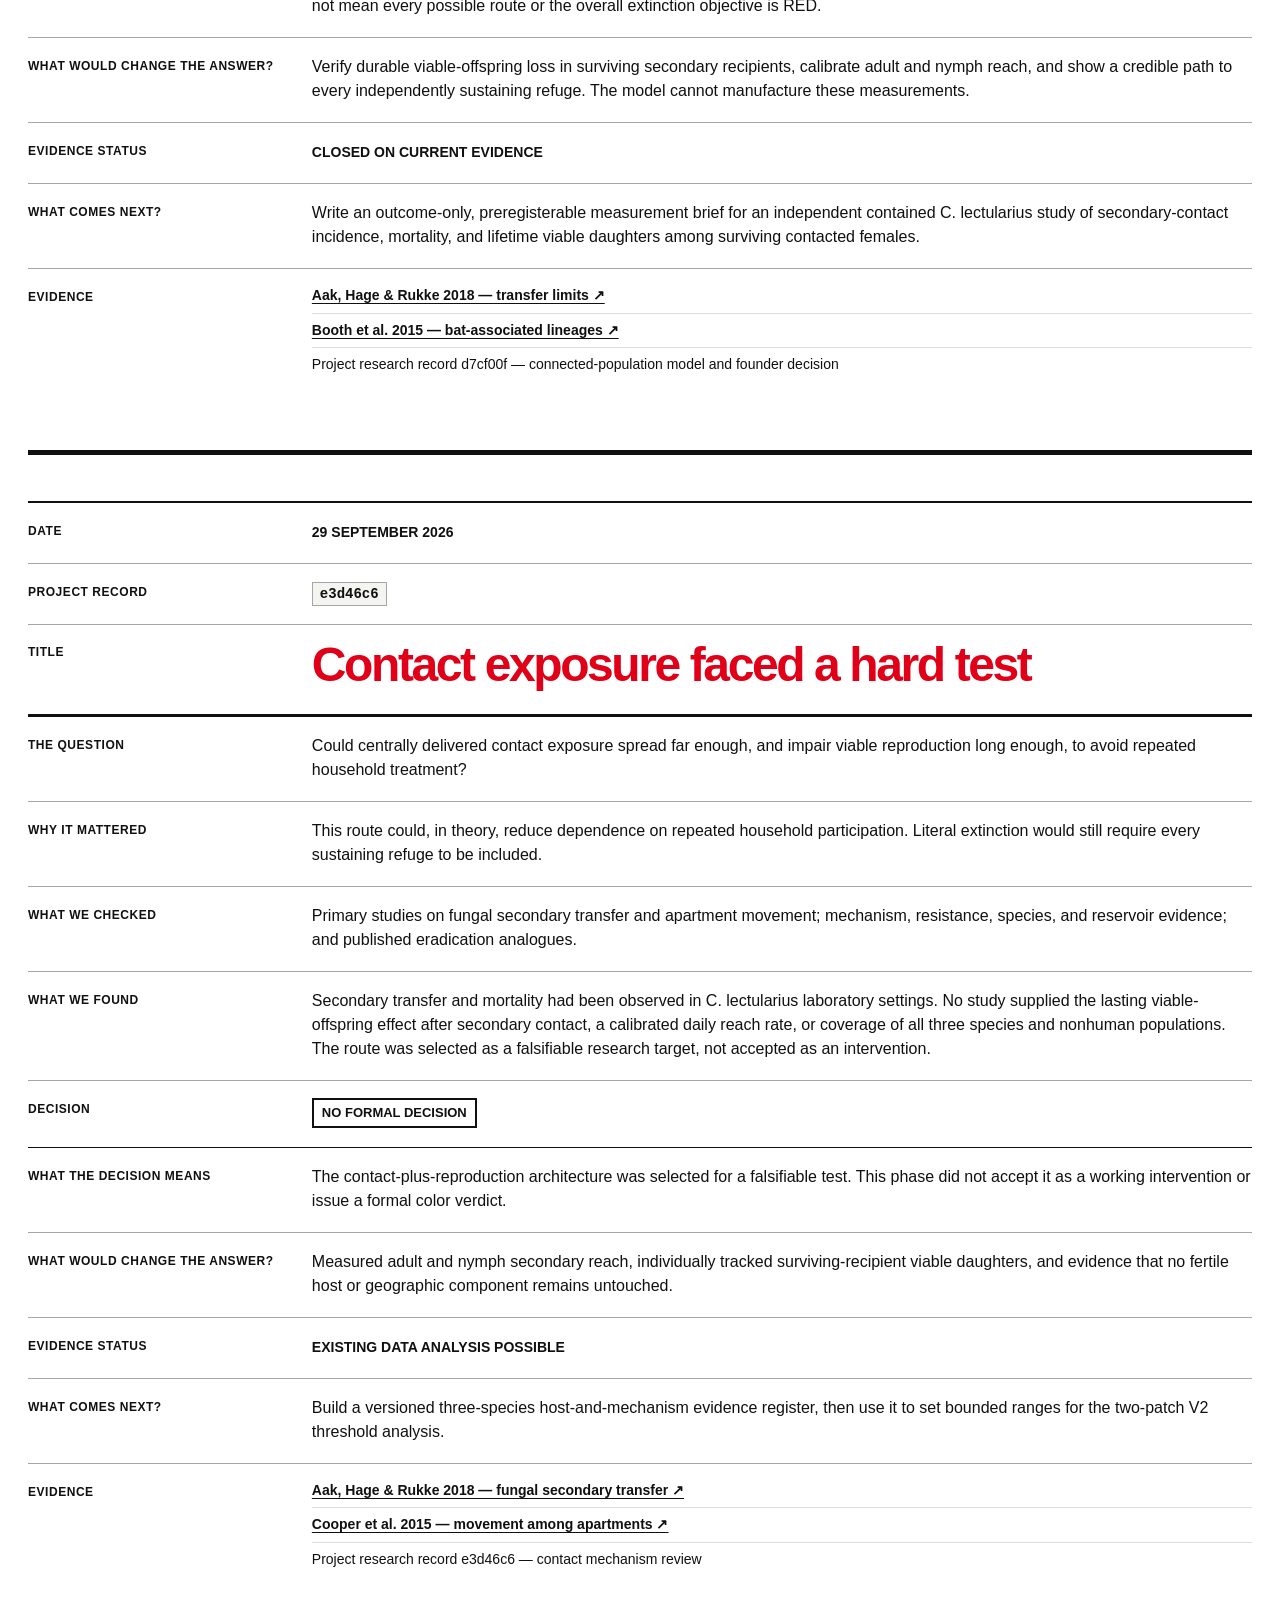
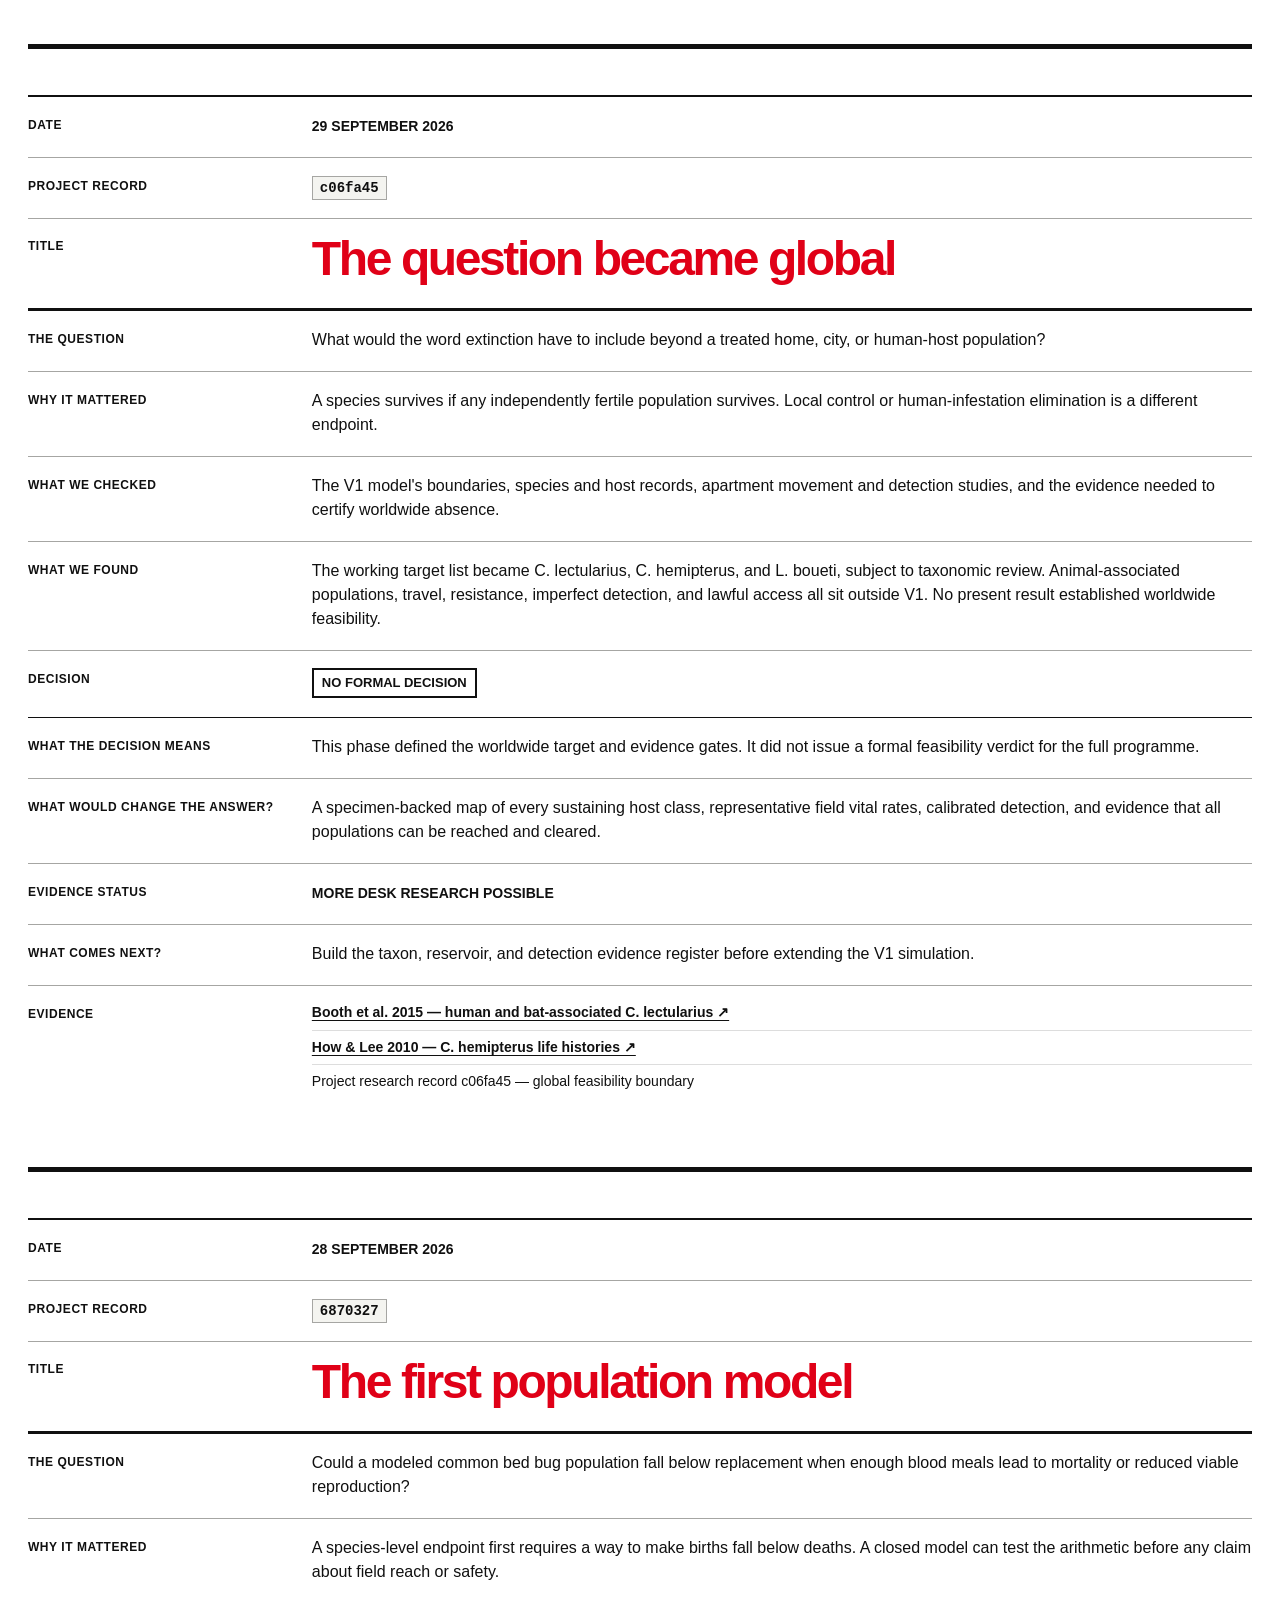
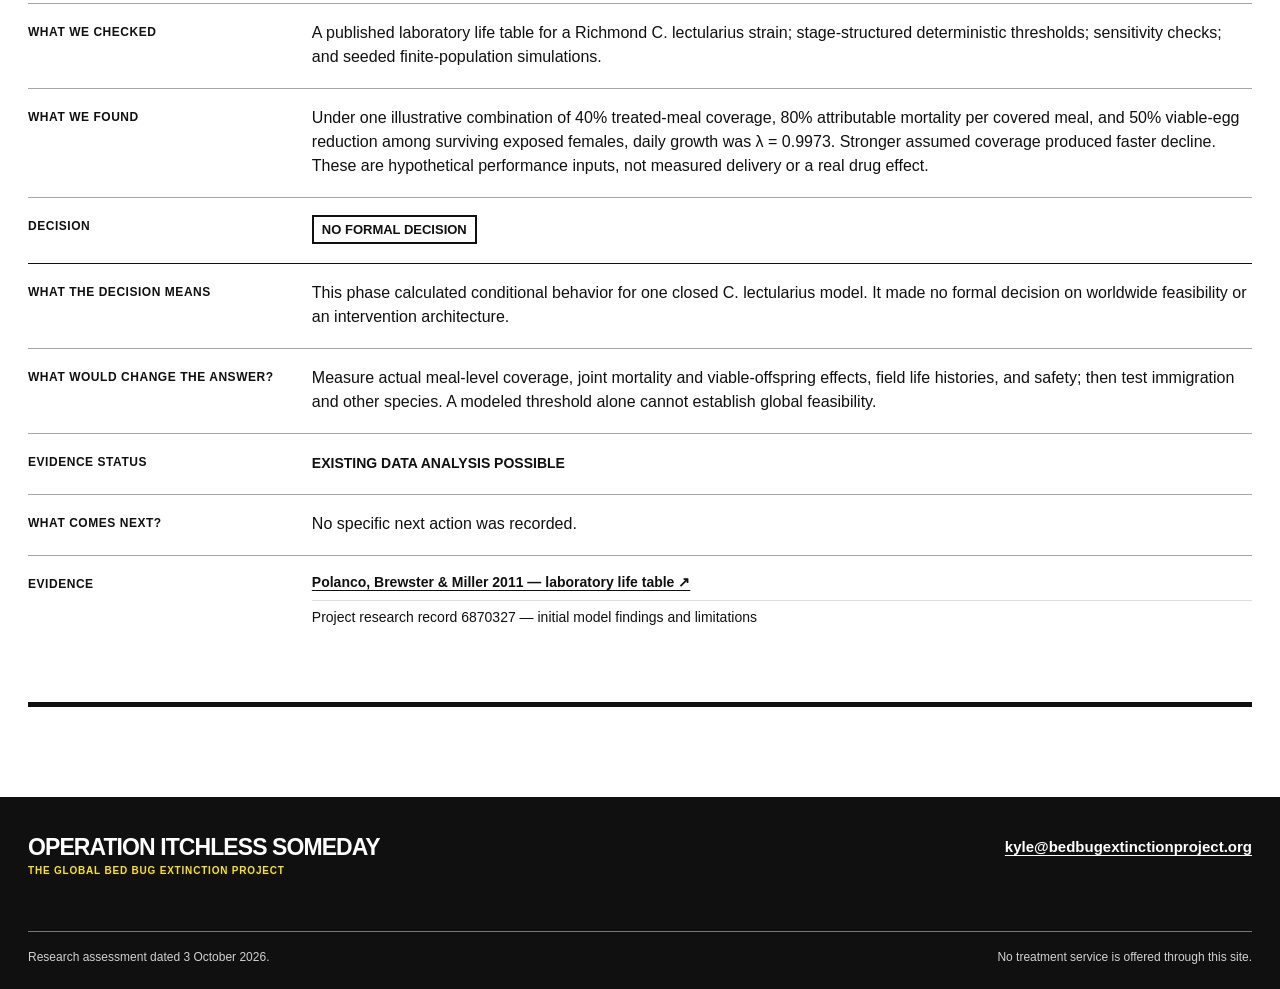
==== commit 06325d5d: "Publish correlated-failure model findings" ====
--- a/research-log.html
+++ b/research-log.html
@@ -7,7 +7,7 @@
   <meta name="description" content="A dated, source-linked scientific record of the Operation Itchless Someday investigation and its unresolved worldwide bed bug extinction question.">
   <meta property="og:type" content="website">
   <meta property="og:title" content="Research Log | Operation Itchless Someday">
-  <meta property="og:description" content="Nine dated research records: question, evidence, finding, decision, scope, remaining evidence, and next action.">
+  <meta property="og:description" content="Dated research records: question, evidence, finding, decision, scope, remaining evidence, and next action.">
   <title>Research Log | Operation Itchless Someday</title>
   <link rel="canonical" href="https://bedbugextinctionproject.org/research-log.html">
   <link rel="icon" href="favicon.svg" type="image/svg+xml">
@@ -22,6 +22,9 @@
 
     <section class="log-record" aria-labelledby="record-title"><div class="shell"><div class="log-record-head"><h2 id="record-title">THE RECORD.<br>NEWEST FIRST.</h2><p>Dates are verified repository commit dates, not claims about when an idea first arose. Each next step records what was proposed then, not an active assignment today. RED branches are closed or deprioritized on current evidence; an extraordinary reopening condition does not make them active experiments. “NEW EMPIRICAL EVIDENCE REQUIRED” is reserved for unresolved branches that remain open after desk research reaches its limit. “NO FORMAL DECISION” means that phase did not assign a verdict.</p></div>
 <!-- log-entries:start -->
+      <article class="log-entry" id="correlated-failure-model" aria-labelledby="correlated-failure-model-title">
+        <dl class="log-detail"><div class="record-date"><dt>DATE</dt><dd><time datetime="2026-10-03">3 OCTOBER 2026</time></dd></div><div class="record-commit"><dt>PROJECT RECORD</dt><dd><code>924f635</code></dd></div><div class="record-title"><dt>TITLE</dt><dd><h3 id="correlated-failure-model-title">Two pressures can fail together</h3></dd></div><div><dt>THE QUESTION</dt><dd><p>If two pressures have known separate escape rates, how much can the unmeasured overlap among surviving bugs or missed occupied sites change the population inference?</p></dd></div><div><dt>WHY IT MATTERED</dt><dd><p>A second pressure cannot be assumed to catch the first pressure&#x27;s survivors, and separate tests do not show whether two routes miss the same fertile refuges. The intersection, rather than either marginal result alone, determines what remains.</p></dd></div><div><dt>WHAT WE CHECKED</dt><dd><p>A new exact joint-probability model calculated sharp overlap bounds, independence values, and valid 2-by-2 outcome tables for hypothetical bug-level and site-level escape margins. The bug-level cases were applied to the existing one-strain V1 growth matrix under full per-meal reach and acute mortality only. The configured run and 41 model tests passed. Cho et al. 2026 was checked for its strain-specific cross-resistance observation; its rates were not used as the model&#x27;s hypothetical inputs.</p></dd></div><div><dt>WHAT WE FOUND</dt><dd><p>If each of two hypothetical pressures leaves 80% of encountered bugs alive, joint survival can lie anywhere from 60% to 80%; 64% requires independence. Across those valid overlaps, the illustrative C. lectularius laboratory model&#x27;s daily growth multiplier ranges from 0.9837 (decline) through 0.9910 under independence to 1.0193 (growth) under greatest overlap. Separately, if each of two hypothetical routes misses 10% of occupied sites, both can miss anywhere from 0% to 10% of sites; 1% again assumes independence. These are probability bounds under assumed margins, not measured intervention or global escape rates. Site-level reach and bug-level biology were not pooled.</p></dd></div><div class="record-decision"><dt>DECISION</dt><dd><strong class="log-decision log-decision-yellow">YELLOW</strong></dd></div><div><dt>WHAT THE DECISION MEANS</dt><dd><p>Worldwide extinction remains YELLOW. F06 remains a conditional gate only if a future candidate independently clears prior reach and safety questions. The model establishes that independence cannot be inferred from separate margins; it does not justify a new intervention or reopen contact and heritable RED architectures.</p></dd></div><div><dt>WHAT WOULD CHANGE THE ANSWER?</dt><dd><p>For a future credible candidate, paired species- and lineage-stratified outcomes on the same bugs after each pressure and their combination, including remaining viable reproduction, plus matched access measurements on the same occupied sites, could identify the actual joint escape distribution. The model alone cannot supply it.</p></dd></div><div class="record-evidence-status"><dt>EVIDENCE STATUS</dt><dd><strong class="evidence-status">EXISTING EVIDENCE SUFFICIENT FOR THIS DECISION</strong></dd></div><div><dt>WHAT COMES NEXT?</dt><dd><p>Retain the overlap calculation as a gate for any future independently justified candidate. No present F06 exposure experiment or intervention is assigned from this model run.</p></dd></div><div><dt>EVIDENCE</dt><dd><ul class="record-evidence"><li><a href="https://pubmed.ncbi.nlm.nih.gov/41461438/">Cho et al. 2026 — strain-specific dinotefuran cross-resistance ↗</a></li><li><a href="https://pmc.ncbi.nlm.nih.gov/articles/PMC4553456/">Polanco et al. 2011 — laboratory C. lectularius life table ↗</a></li><li>Project research record 924f635 — joint-failure model, tests, inputs, and results</li></ul></dd></div></dl>
+      </article>
       <article class="log-entry" id="founder-surveillance-models" aria-labelledby="founder-surveillance-models-title">
         <dl class="log-detail"><div class="record-date"><dt>DATE</dt><dd><time datetime="2026-10-03">3 OCTOBER 2026</time></dd></div><div class="record-commit"><dt>PROJECT RECORD</dt><dd><code>b45e201</code></dd></div><div class="record-title"><dt>TITLE</dt><dd><h3 id="founder-surveillance-models-title">Modeling the last fertile founder and the unseen refuge</h3></dd></div><div><dt>THE QUESTION</dt><dd><p>Under explicit assumptions, how do small-founder reproduction, movement into a fertile refuge, and repeated negative surveys affect the extinction question?</p></dd></div><div><dt>WHY IT MATTERED</dt><dd><p>The source reviews identified missing low-density establishment, movement, and detection measurements. A model can show which of those unknowns control an inference before anyone mistakes a laboratory egg count or a negative inspection for worldwide proof.</p></dd></div><div><dt>WHAT WE CHECKED</dt><dd><p>A new 13-stage branching process reconstructs the existing one-strain V1 mean matrix; an arbitrary-patch extension tests movement into an untreated fertile refuge; a beta-mixture observation model tests repeated negative visits with stable site heterogeneity and an optional inaccessible class. Six daughter-mating, four network, and three surveillance scenarios were run from explicit input JSON. An independent integer implementation ran 2,000 seeded founder simulations; 38 model tests passed.</p></dd></div><div><dt>WHAT WE FOUND</dt><dd><p>Under the Polanco 2011 C. lectularius laboratory life table and the model&#x27;s lifelong mating-state simplification, the daughter-mating replacement boundary is 0.02864. With all daughters entering reproduction, one already mated unfed female has modeled eventual lineage nonextinction 0.8983; at an assumed 3% daughter-mating probability it is 0.0421. These are not natural-site establishment estimates. In an illustrative network, the reached patch is below replacement (daily λ=0.9510), yet the untreated refuge keeps the system above replacement; assumed 0.001 daily movement gives a seed in the reached patch modeled nonextinction 0.0268. With a hypothetical 10% occupancy prior and 20% mean visit detection, 30 negative visits leave 3.04% posterior occupancy under stable heterogeneity, versus 0.014% under near-homogeneous detection; an assumed 10% inaccessible class creates a 1.10% posterior floor. None of these mating, movement, detection, occupancy, or intervention inputs was fitted to low-density field data.</p></dd></div><div class="record-decision"><dt>DECISION</dt><dd><strong class="log-decision log-decision-yellow">YELLOW</strong></dd></div><div><dt>WHAT THE DECISION MEANS</dt><dd><p>The overall worldwide-extinction assessment remains YELLOW. This model run does not measure field establishment or certify absence, and it does not reopen either RED architecture. F04 stays a live empirical-wall branch; F08 remains live with desk integration possible and field calibration missing.</p></dd></div><div><dt>WHAT WOULD CHANGE THE ANSWER?</dt><dd><p>Observed failed as well as successful natural introductions, with mating state and multigeneration outcomes by species and host class; measured low-density movement and repeat-detection distributions including unreachable sites; and species-specific life histories for C. hemipterus and L. boueti could replace illustrative inputs. Even then, global reach and safety would remain separate gates.</p></dd></div><div class="record-evidence-status"><dt>EVIDENCE STATUS</dt><dd><strong class="evidence-status">MIXED — DESK WORK REMAINS BUT DECISIVE EVIDENCE IS EMPIRICAL</strong></dd></div><div><dt>WHAT COMES NEXT?</dt><dd><p>Reconcile the existing low-density movement and survey records by stage, density, host setting, and method; then define ethical observational datasets that could identify founder failures and repeat-detection heterogeneity without deliberately seeding infestations.</p></dd></div><div><dt>EVIDENCE</dt><dd><ul class="record-evidence"><li><a href="https://pmc.ncbi.nlm.nih.gov/articles/PMC4553456/">Polanco et al. 2011 — C. lectularius laboratory life table ↗</a></li><li><a href="https://pmc.ncbi.nlm.nih.gov/articles/PMC4564232/">Cooper et al. 2015 — apartment mark-recapture at larger infestation sizes ↗</a></li><li><a href="https://pubmed.ncbi.nlm.nih.gov/27049026/">Wang et al. 2016 — apartment inspection and interceptor detection ↗</a></li><li>Project research record b45e201 — model code, scenario inputs, results, and methods</li></ul></dd></div></dl>
       </article>
